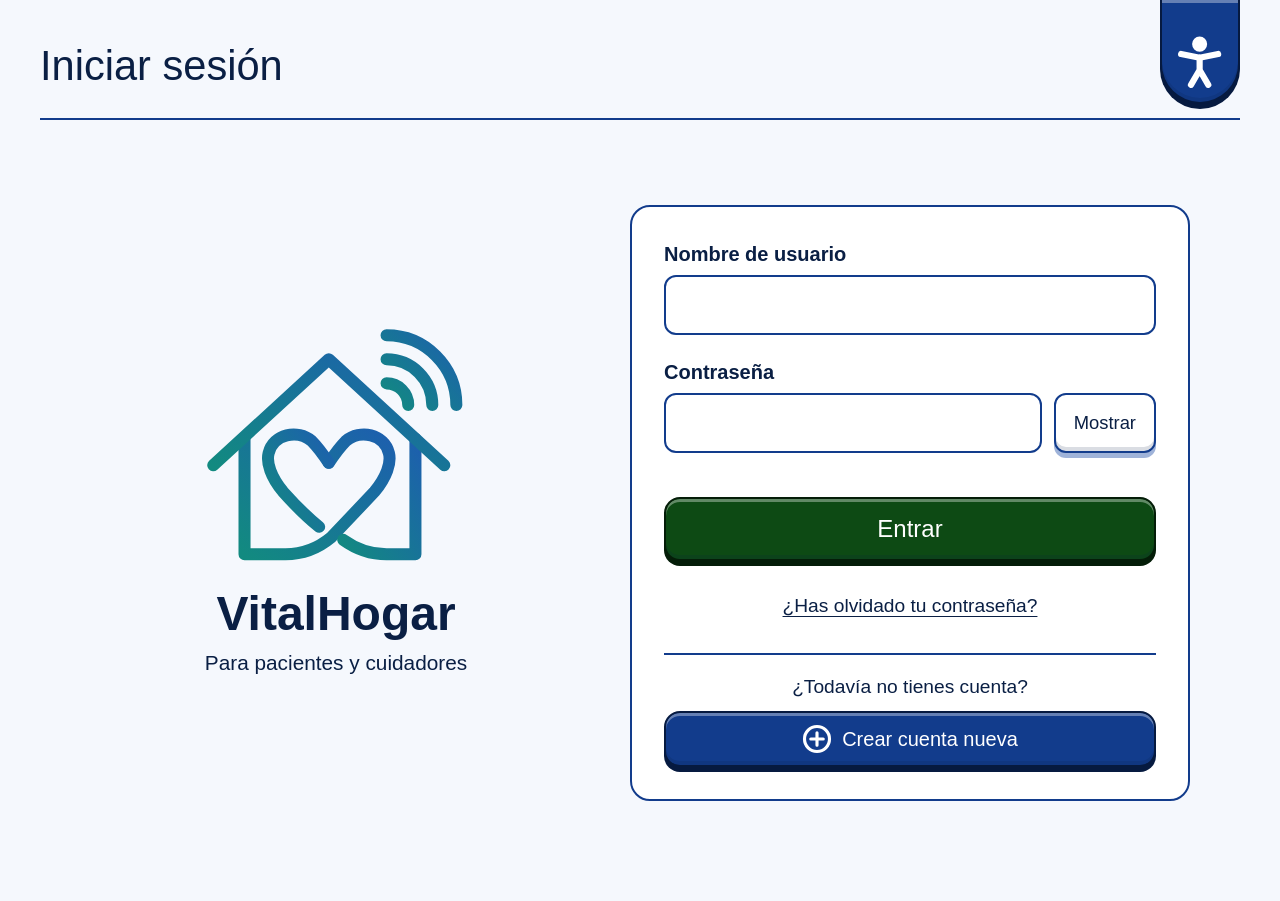
==== index.html @ f110b3e1 "cambio alerta y sos" ====
<!DOCTYPE html>
<html lang="es">
<head>
  <meta charset="UTF-8">
  <meta name="viewport" content="width=device-width, initial-scale=1.0">
  <title>Iniciar sesión · VitalHogar</title>
  <meta name="description" content="Entrada a VitalHogar para pacientes y cuidadores.">
  <link rel="stylesheet" href="estilos.css">
</head>
<!-- data-pagina="login": comun.js no redirige aquí aunque la sesión esté cerrada -->
<body data-pagina="login">
  <!-- Enlace para saltar la navegación con el teclado (WCAG 2.4.1) -->
  <a class="saltar" href="#contenido">Saltar al contenido principal</a>

  <div class="app">

    <!-- ===== Contenido principal (sin barra lateral: no hay sesión) ===== -->
    <main class="contenido" id="contenido" tabindex="-1">
      <header class="cabecera">
        <h1>Iniciar sesión</h1>
        <div class="perfiles">
          <!-- Pestaña de accesibilidad: cuelga del borde superior de la pantalla -->
          <button class="boton btn-a11y" type="button" id="abrir-a11y" aria-haspopup="dialog"
                  aria-label="Menú de accesibilidad" title="Menú de accesibilidad">
            <svg viewBox="0 0 24 24" aria-hidden="true" focusable="false">
              <circle cx="12" cy="4.5" r="1.8" fill="currentColor"/>
              <path d="M4.5 8.5 12 10l7.5-1.5M12 10v5M12 15l-3.5 6M12 15l3.5 6"/>
            </svg>
          </button>
        </div>
      </header>

      <div class="login-layout">
        <!-- Logo de VitalHogar con su degradado verde azulado → azul -->
        <div class="login-marca">
          <svg class="logo-grande" viewBox="0 0 54 50" role="img" aria-label="Logo de VitalHogar" focusable="false">
            <defs>
              <linearGradient id="degradado-logo" x1="0" y1="1" x2="1" y2="0">
                <stop offset="0" class="logo-color-1"/>
                <stop offset="1" class="logo-color-2"/>
              </linearGradient>
            </defs>
            <g stroke="url(#degradado-logo)">
              <path d="M8 23v24h8.5c3.5 0 6.5-1 9.5-3.5l9-9.5c2.5-3 3.5-6 3-8-1-4-6-5-9-2.5-1.5 1.5-2.5 3-3.5 4.5"/>
              <path d="M25.5 28c-1-1.5-2-3-3.5-4.5-3-2.5-8-1.5-9 2.5-.5 2 .5 5 3 8 2.5 2.8 5 5.3 7.5 7.3"/>
              <path d="M28.5 44c2.5 1.8 5.5 3 9 3h6V23"/>
              <path d="M1.5 28.5 25.5 6.5l24 22"/>
              <path d="M37.5 11.5a4.5 4.5 0 0 1 4.5 4.5M37.5 6.5a9.5 9.5 0 0 1 9.5 9.5M37.5 1.5A14.5 14.5 0 0 1 52 16"/>
            </g>
          </svg>
          <p class="login-nombre">VitalHogar</p>
          <p class="login-lema">Para pacientes y cuidadores</p>
        </div>

        <form class="login" id="form-login" novalidate>
          <div class="campo">
            <label for="login-usuario">Nombre de usuario</label>
            <input id="login-usuario" type="text" autocomplete="username" autocapitalize="none"
                   aria-required="true" aria-describedby="error-login-usuario">
            <p class="campo-error" id="error-login-usuario"></p>
          </div>

          <div class="campo">
            <label for="login-clave">Contraseña</label>
            <div class="campo-clave">
              <input id="login-clave" type="password" autocomplete="current-password"
                     aria-required="true" aria-describedby="error-login-clave">
              <button class="boton btn-editar" type="button" id="ver-clave" aria-pressed="false">Mostrar</button>
            </div>
            <p class="campo-error" id="error-login-clave"></p>
          </div>

          <!-- Usuario o contraseña incorrectos: no se dice cuál de los dos, por seguridad -->
          <div class="campo">
            <p class="campo-error" id="error-login" role="alert"></p>
          </div>

          <button class="boton btn-confirmar btn-entrar" type="submit">Entrar</button>

          <button class="btn-enlace" type="button" id="abrir-olvido" aria-haspopup="dialog">¿Has olvidado tu contraseña?</button>

          <div class="login-nuevo">
            <p>¿Todavía no tienes cuenta?</p>
            <button class="boton btn-anadir" type="button" id="abrir-registro" aria-haspopup="dialog">
              <svg viewBox="0 0 24 24" aria-hidden="true" focusable="false">
                <circle cx="12" cy="12" r="10"/>
                <path d="M12 7v10M7 12h10"/>
              </svg>
              Crear cuenta nueva
            </button>
          </div>
        </form>
      </div>
    </main>
  </div>

  <!-- Región que lee el lector de pantalla cuando algo cambia (WCAG 4.1.3) -->
  <p class="sr-only" id="anuncio" aria-live="polite"></p>

  <!-- ===== Crear cuenta: datos → verificar el teléfono por SMS → cuenta creada ===== -->
  <dialog class="dialogo dialogo-editar dialogo-form dialogo-registro" id="dialogo-registro" aria-labelledby="registro-titulo">
    <button class="boton btn-cerrar" type="button" id="cerrar-registro" aria-label="Cerrar sin crear la cuenta" title="Cerrar sin crear la cuenta">
      <svg viewBox="0 0 24 24" aria-hidden="true" focusable="false"><path d="M6 6l12 12M18 6 6 18"/></svg>
    </button>
    <h2 id="registro-titulo">Crear cuenta nueva</h2>
    <p class="pasos-indicador" id="registro-indicador">Paso 1 de 2</p>

    <!-- Paso 1: datos de la cuenta -->
    <form class="form-nuevo" id="form-registro" data-paso="datos" novalidate>
      <fieldset class="opciones-perfil">
        <legend>¿Quién va a usar la cuenta?</legend>
        <label class="opcion-perfil">
          <input type="radio" name="tipo" value="paciente" checked>
          <span>
            <svg viewBox="0 0 48 48" aria-hidden="true" focusable="false">
              <circle cx="24" cy="17" r="8"/>
              <path d="M8 42c2-10 9-14 16-14s14 4 16 14"/>
            </svg>
            <span class="opcion-texto">Paciente</span>
          </span>
        </label>
        <label class="opcion-perfil">
          <input type="radio" name="tipo" value="cuidador">
          <span>
            <svg viewBox="0 0 48 48" aria-hidden="true" focusable="false">
              <circle cx="24" cy="19" r="7"/>
              <path d="M15 13c3-5 15-5 18 0l-2 3H17z"/>
              <path d="M8 43c2-10 9-14 16-14s14 4 16 14"/>
              <path d="M24 33v6M21 36h6"/>
            </svg>
            <span class="opcion-texto">Cuidador</span>
          </span>
        </label>
      </fieldset>

      <div class="campos-2">
        <div class="campo">
          <label for="reg-nombre">Nombre y apellidos</label>
          <input id="reg-nombre" type="text" autocomplete="name" aria-required="true" aria-describedby="error-reg-nombre">
          <p class="campo-error" id="error-reg-nombre"></p>
        </div>

        <div class="campo">
          <label for="reg-usuario">Nombre de usuario</label>
          <p class="campo-pista" id="pista-reg-usuario">Sin espacios. Lo usarás para entrar.</p>
          <input id="reg-usuario" type="text" autocomplete="username" autocapitalize="none" aria-required="true"
                 aria-describedby="pista-reg-usuario error-reg-usuario">
          <p class="campo-error" id="error-reg-usuario"></p>
        </div>
      </div>

      <div class="campo">
        <label for="reg-telefono">Teléfono móvil</label>
        <p class="campo-pista" id="pista-reg-telefono">9 cifras, sin el +34. Te enviaremos un SMS para comprobarlo.</p>
        <div class="campo-tel">
          <span class="prefijo" aria-hidden="true">+34</span>
          <input id="reg-telefono" type="tel" inputmode="tel" autocomplete="tel-national" aria-required="true"
                 aria-describedby="pista-reg-telefono error-reg-telefono">
        </div>
        <p class="campo-error" id="error-reg-telefono"></p>
      </div>

      <div class="campos-2">
        <div class="campo">
          <label for="reg-clave">Contraseña</label>
          <p class="campo-pista" id="pista-reg-clave">Al menos 6 caracteres.</p>
          <input id="reg-clave" type="password" autocomplete="new-password" aria-required="true"
                 aria-describedby="pista-reg-clave error-reg-clave">
          <p class="campo-error" id="error-reg-clave"></p>
        </div>

        <div class="campo">
          <label for="reg-clave2">Repite la contraseña</label>
          <p class="campo-pista" aria-hidden="true">&nbsp;</p>
          <input id="reg-clave2" type="password" autocomplete="new-password" aria-required="true"
                 aria-describedby="error-reg-clave2">
          <p class="campo-error" id="error-reg-clave2"></p>
        </div>
      </div>

      <label class="check">
        <input type="checkbox" data-mostrar="reg-clave reg-clave2">
        Mostrar contraseñas
      </label>

      <div class="dialogo-botones">
        <button class="boton" type="button" data-cerrar>Cancelar</button>
        <button class="boton btn-confirmar" type="submit">Continuar</button>
      </div>
    </form>

    <!-- Paso 2: código recibido por SMS -->
    <form class="form-nuevo" id="form-verificar" data-paso="sms" novalidate hidden>
      <p class="form-texto" id="verificar-texto"></p>
      <p class="demo-sms" id="verificar-demo"></p>

      <div class="campo">
        <label for="ver-codigo">Código del SMS</label>
        <input id="ver-codigo" class="input-codigo" type="text" inputmode="numeric" autocomplete="one-time-code"
               maxlength="7" aria-required="true" aria-describedby="verificar-texto error-ver-codigo">
        <p class="campo-error" id="error-ver-codigo"></p>
      </div>

      <div class="dialogo-botones">
        <button class="boton" type="button" id="registro-atras">Cambiar mis datos</button>
        <button class="boton" type="button" id="registro-reenviar">Reenviar SMS</button>
        <button class="boton btn-confirmar" type="submit">Verificar</button>
      </div>
    </form>

    <!-- Fin: cuenta creada -->
    <div class="paso-fin" data-paso="fin" hidden>
      <span class="icono-ok" aria-hidden="true">
        <svg viewBox="0 0 24 24" focusable="false"><path d="m5 12 5 5 9-10"/></svg>
      </span>
      <p id="registro-fin-texto"></p>
      <button class="boton btn-confirmar btn-entrar" type="button" id="registro-entrar"
              aria-describedby="registro-fin-texto">Entrar</button>
    </div>
  </dialog>

  <!-- ===== Restablecer la contraseña: usuario → código SMS y nueva contraseña → hecho ===== -->
  <dialog class="dialogo dialogo-editar dialogo-form" id="dialogo-olvido" aria-labelledby="olvido-titulo">
    <button class="boton btn-cerrar" type="button" data-cerrar aria-label="Cerrar" title="Cerrar">
      <svg viewBox="0 0 24 24" aria-hidden="true" focusable="false"><path d="M6 6l12 12M18 6 6 18"/></svg>
    </button>
    <h2 id="olvido-titulo">Restablecer contraseña</h2>
    <p class="pasos-indicador" id="olvido-indicador">Paso 1 de 2</p>

    <!-- Paso 1: ¿de quién es la cuenta? -->
    <form class="form-nuevo" id="form-olvido" data-paso="usuario" novalidate>
      <p class="form-texto" id="olvido-explicacion">Te enviaremos un SMS con un código al teléfono de tu cuenta.</p>
      <div class="campo">
        <label for="olvido-usuario">Nombre de usuario</label>
        <input id="olvido-usuario" type="text" autocomplete="username" autocapitalize="none" aria-required="true"
               aria-describedby="olvido-explicacion error-olvido-usuario">
        <p class="campo-error" id="error-olvido-usuario"></p>
      </div>
      <div class="dialogo-botones">
        <button class="boton" type="button" data-cerrar>Cancelar</button>
        <button class="boton btn-confirmar" type="submit">Enviar SMS</button>
      </div>
    </form>

    <!-- Paso 2: código y nueva contraseña -->
    <form class="form-nuevo" id="form-nueva-clave" data-paso="sms" novalidate hidden>
      <p class="form-texto" id="olvido-texto"></p>
      <p class="demo-sms" id="olvido-demo"></p>

      <div class="campo">
        <label for="olvido-codigo">Código del SMS</label>
        <input id="olvido-codigo" class="input-codigo" type="text" inputmode="numeric" autocomplete="one-time-code"
               maxlength="7" aria-required="true" aria-describedby="olvido-texto error-olvido-codigo">
        <p class="campo-error" id="error-olvido-codigo"></p>
      </div>

      <div class="campos-2">
        <div class="campo">
          <label for="olvido-clave">Nueva contraseña</label>
          <p class="campo-pista" id="pista-olvido-clave">Al menos 6 caracteres.</p>
          <input id="olvido-clave" type="password" autocomplete="new-password" aria-required="true"
                 aria-describedby="pista-olvido-clave error-olvido-clave">
          <p class="campo-error" id="error-olvido-clave"></p>
        </div>
        <div class="campo">
          <label for="olvido-clave2">Repite la contraseña</label>
          <p class="campo-pista" aria-hidden="true">&nbsp;</p>
          <input id="olvido-clave2" type="password" autocomplete="new-password" aria-required="true"
                 aria-describedby="error-olvido-clave2">
          <p class="campo-error" id="error-olvido-clave2"></p>
        </div>
      </div>

      <label class="check">
        <input type="checkbox" data-mostrar="olvido-clave olvido-clave2">
        Mostrar contraseñas
      </label>

      <div class="dialogo-botones">
        <button class="boton" type="button" id="olvido-reenviar">Reenviar SMS</button>
        <button class="boton btn-confirmar" type="submit">Guardar contraseña</button>
      </div>
    </form>

    <!-- Fin: contraseña cambiada -->
    <div class="paso-fin" data-paso="fin" hidden>
      <span class="icono-ok" aria-hidden="true">
        <svg viewBox="0 0 24 24" focusable="false"><path d="m5 12 5 5 9-10"/></svg>
      </span>
      <p id="olvido-fin-texto">Contraseña cambiada. Ya puedes entrar con la nueva.</p>
      <button class="boton btn-confirmar btn-entrar" type="button" id="olvido-volver"
              aria-describedby="olvido-fin-texto">Volver a iniciar sesión</button>
    </div>
  </dialog>

  <!-- ===== Menú de accesibilidad ===== -->
  <dialog class="dialogo dialogo-a11y" id="dialogo-a11y" aria-labelledby="a11y-titulo">
    <button class="boton btn-cerrar" type="button" id="cerrar-a11y" aria-label="Cerrar" title="Cerrar">
      <svg viewBox="0 0 24 24" aria-hidden="true" focusable="false"><path d="M6 6l12 12M18 6 6 18"/></svg>
    </button>
    <h2 id="a11y-titulo" class="a11y-titulo">
      Menú de accesibilidad
      <svg viewBox="0 0 24 24" aria-hidden="true" focusable="false">
        <circle cx="12" cy="4.5" r="1.8" fill="currentColor"/>
        <path d="M4.5 8.5 12 10l7.5-1.5M12 10v5M12 15l-3.5 6M12 15l3.5 6"/>
      </svg>
    </h2>

    <section class="a11y-grupo" aria-labelledby="grupo-texto">
      <h3 id="grupo-texto">
        Tamaño de letra
        <svg viewBox="0 0 32 32" aria-hidden="true" focusable="false">
          <rect x="4" y="4" width="24" height="24" rx="2"/>
          <path d="M10 24 16 8l6 16M12.3 18h7.4"/>
        </svg>
      </h3>
      <div class="a11y-fila">
        <button class="boton a11y-paso" type="button" id="texto-menos" aria-label="Disminuir tamaño de letra">−</button>
        <button class="boton a11y-paso" type="button" id="texto-mas" aria-label="Aumentar tamaño de letra">+</button>
      </div>
    </section>

    <section class="a11y-grupo" aria-labelledby="grupo-vibracion">
      <h3 id="grupo-vibracion">
        Vibración
        <svg viewBox="0 0 32 32" aria-hidden="true" focusable="false">
          <rect x="11" y="5" width="10" height="22" rx="2"/>
          <circle cx="16" cy="22" r="0.8" fill="currentColor"/>
          <path d="M7 9 5 11l2 2-2 2 2 2-2 2 2 2M25 9l2 2-2 2 2 2-2 2 2 2-2 2"/>
        </svg>
      </h3>
      <div class="a11y-fila">
        <button class="boton a11y-paso" type="button" id="vibra-menos" aria-label="Disminuir vibración">−</button>
        <output class="a11y-valor" id="vibra-valor" aria-live="polite">Apagada</output>
        <button class="boton a11y-paso" type="button" id="vibra-mas" aria-label="Aumentar vibración">+</button>
      </div>
    </section>

    <section class="a11y-grupo" aria-labelledby="grupo-tema">
      <h3 id="grupo-tema">
        Tema
        <svg viewBox="0 0 32 32" aria-hidden="true" focusable="false">
          <circle cx="16" cy="16" r="5"/>
          <path d="M16 3v4M16 25v4M3 16h4M25 16h4M7 7l3 3M22 22l3 3M7 25l3-3M22 10l3-3"/>
        </svg>
      </h3>
      <div class="a11y-temas">
        <button class="boton a11y-tema" type="button" id="tema-oscuro" aria-pressed="false">Oscuro</button>
        <button class="boton a11y-tema" type="button" id="tema-contraste" aria-pressed="false">Alto contraste</button>
      </div>
    </section>

    <div class="dialogo-botones">
      <button class="boton btn-cancelar" type="button" id="a11y-reset">Restablecer</button>
    </div>
  </dialog>

  <script src="comun.js"></script>
  <script>
    // ---------- Cuentas ----------
    // Prototipo sin servidor: las cuentas se guardan en el navegador (la contraseña en claro,
    // solo para la demo). Cuentas de prueba:
    //   pacientes: mario / 1234, carmen / carmen123 · cuidadores: dara / 1234, paula / paula123
    const USUARIOS_INICIALES = {
      mario: { nombre: "Mario", telefono: "655123456", clave: "1234", tipo: "paciente" },
      dara: { nombre: "Dara", telefono: "677123456", clave: "1234", tipo: "cuidador" },
      carmen: { nombre: "Carmen García", telefono: "612345678", clave: "carmen123", tipo: "paciente" },
      paula: { nombre: "Paula Martín", telefono: "634567890", clave: "paula123", tipo: "cuidador" }
    };
    // Cada tipo de perfil entra en su propia aplicación
    const DESTINOS = { paciente: "inicio.html", cuidador: "cuidador.html" };

    let usuarios = { ...USUARIOS_INICIALES };
    try { usuarios = { ...USUARIOS_INICIALES, ...JSON.parse(localStorage.getItem("usuarios")) }; } catch (e) {}

    function guardarUsuarios() {
      try { localStorage.setItem("usuarios", JSON.stringify(usuarios)); } catch (e) {}
    }

    function entrar(usuario) {
      const u = usuarios[usuario];
      // La sesión se guarda solo mientras el navegador esté abierto (ver comun.js)
      try {
        sessionStorage.setItem("sesion", "abierta");
        sessionStorage.setItem("tipo-perfil", u.tipo);
        sessionStorage.setItem("nombre-usuario", u.nombre);
        sessionStorage.setItem("telefono-usuario", u.telefono); // para que el cuidador pueda llamarle si pulsa SOS
      } catch (e) {}
      location.href = DESTINOS[u.tipo];
    }

    // Usuarios sin mayúsculas ni espacios alrededor: "Carmen " y "carmen" son el mismo
    const normalizar = texto => texto.trim().toLowerCase();
    // "612 345 678", "+34612345678"… → "612345678"
    const soloCifras = texto => texto.replace(/[\s.-]/g, "").replace(/^\+?34(?=\d{9}$)/, "");
    const formatoTelefono = t => "+34 " + t.replace(/(\d{3})(\d{3})(\d{3})/, "$1 $2 $3");

    // ---------- Errores en los campos ----------
    // Cada campo tiene su <p id="error-ID">. El foco va al primer campo con error
    // y el lector lee el mensaje porque está en su aria-describedby (WCAG 3.3.1).
    function comprobar(reglas) {
      let primero = null;
      reglas.forEach(([id, mensaje]) => {
        document.getElementById(id).setAttribute("aria-invalid", String(Boolean(mensaje)));
        document.getElementById("error-" + id).textContent = mensaje || "";
        if (mensaje && !primero) primero = id;
      });
      if (primero) document.getElementById(primero).focus();
      return !primero;
    }

    function limpiarErrores(contenedor) {
      contenedor.querySelectorAll(".campo-error").forEach(p => { p.textContent = ""; });
      contenedor.querySelectorAll("[aria-invalid]").forEach(el => el.removeAttribute("aria-invalid"));
    }

    const errorClave = valor => valor.length < 6 ? "La contraseña debe tener al menos 6 caracteres" : "";
    const errorRepetir = (valor, original) => valor !== original ? "Las contraseñas no coinciden" : "";

    // ---------- SMS (simulado) ----------
    // Sin servidor no se puede mandar el SMS: el código se muestra en un recuadro de prueba
    function enviarSms(demo) {
      const codigo = String(crypto.getRandomValues(new Uint32Array(1))[0] % 1000000).padStart(6, "0");
      demo.textContent = `Prototipo: el SMS llegaría al móvil. Tu código es ${codigo}`;
      return codigo;
    }

    // ---------- Ventanas por pasos ----------
    // Solo se ve el paso activo; el foco va a su primer campo o botón
    function mostrarPaso(dialogo, paso, indicador) {
      dialogo.querySelectorAll("[data-paso]").forEach(p => { p.hidden = p.dataset.paso !== paso; });
      dialogo.querySelector(".pasos-indicador").textContent = indicador;
      dialogo.querySelector(`[data-paso="${paso}"]`).querySelector("input, button:not([data-cerrar])").focus();
    }

    function abrirDialogo(dialogo, primerPaso) {
      dialogo.querySelectorAll("form").forEach(f => f.reset());
      dialogo.querySelectorAll("[data-mostrar]").forEach(mostrarClaves);
      limpiarErrores(dialogo);
      dialogo.showModal();
      mostrarPaso(dialogo, primerPaso, "Paso 1 de 2");
    }

    document.querySelectorAll("[data-cerrar]").forEach(b =>
      b.addEventListener("click", () => b.closest("dialog").close()));

    // "Mostrar contraseñas": cambia el tipo de los campos que indica data-mostrar
    function mostrarClaves(check) {
      check.dataset.mostrar.split(" ").forEach(id => {
        document.getElementById(id).type = check.checked ? "text" : "password";
      });
    }
    document.querySelectorAll("[data-mostrar]").forEach(c => c.addEventListener("change", () => mostrarClaves(c)));

    // ---------- Iniciar sesión ----------
    const loginUsuario = document.getElementById("login-usuario");
    const loginClave = document.getElementById("login-clave");
    const errorLogin = document.getElementById("error-login");

    const verClave = document.getElementById("ver-clave");
    verClave.addEventListener("click", () => {
      const visible = loginClave.type === "password";
      loginClave.type = visible ? "text" : "password";
      verClave.setAttribute("aria-pressed", String(visible));
      verClave.textContent = visible ? "Ocultar" : "Mostrar";
    });

    document.getElementById("form-login").addEventListener("submit", e => {
      e.preventDefault();
      errorLogin.textContent = "";
      const usuario = normalizar(loginUsuario.value);
      const ok = comprobar([
        ["login-usuario", usuario ? "" : "Escribe tu nombre de usuario"],
        ["login-clave", loginClave.value ? "" : "Escribe tu contraseña"]
      ]);
      if (!ok) return;

      if (!usuarios[usuario] || usuarios[usuario].clave !== loginClave.value) {
        errorLogin.textContent = "El usuario o la contraseña no son correctos";
        loginClave.focus();
        return;
      }
      entrar(usuario);
    });

    // ---------- Crear cuenta ----------
    const dialogoRegistro = document.getElementById("dialogo-registro");
    const regTelefono = document.getElementById("reg-telefono");
    let nuevaCuenta = null;   // datos del paso 1, a la espera de verificar el teléfono
    let codigoRegistro = null;

    document.getElementById("abrir-registro").addEventListener("click", () => abrirDialogo(dialogoRegistro, "datos"));
    document.getElementById("cerrar-registro").addEventListener("click", () => dialogoRegistro.close());

    function pedirCodigoRegistro() {
      codigoRegistro = enviarSms(document.getElementById("verificar-demo"));
      document.getElementById("verificar-texto").innerHTML =
        `Hemos enviado un SMS con un código de 6 cifras al <strong>${formatoTelefono(nuevaCuenta.telefono)}</strong>. Escríbelo aquí.`;
    }

    document.getElementById("form-registro").addEventListener("submit", e => {
      e.preventDefault();
      const nombre = document.getElementById("reg-nombre").value.trim();
      const usuario = normalizar(document.getElementById("reg-usuario").value);
      const telefono = soloCifras(regTelefono.value);
      const clave = document.getElementById("reg-clave").value;
      const clave2 = document.getElementById("reg-clave2").value;

      const ok = comprobar([
        ["reg-nombre", nombre ? "" : "Escribe tu nombre y apellidos"],
        ["reg-usuario", !usuario ? "Escribe un nombre de usuario"
          : !/^[a-z0-9._ñ-]{3,}$/.test(usuario) ? "Usa al menos 3 letras o números, sin espacios"
          : usuarios[usuario] ? "Ese nombre de usuario ya existe. Prueba con otro" : ""],
        ["reg-telefono", !telefono ? "Escribe tu teléfono móvil"
          : !/^[67]\d{8}$/.test(telefono) ? "Escribe un móvil de 9 cifras que empiece por 6 o 7" : ""],
        ["reg-clave", errorClave(clave)],
        ["reg-clave2", errorRepetir(clave2, clave)]
      ]);
      if (!ok) return;

      const tipo = new FormData(e.target).get("tipo");
      nuevaCuenta = { usuario, nombre, telefono, clave, tipo };
      pedirCodigoRegistro();
      document.getElementById("form-verificar").reset();
      limpiarErrores(document.getElementById("form-verificar"));
      mostrarPaso(dialogoRegistro, "sms", "Paso 2 de 2: verificar el teléfono");
    });

    document.getElementById("registro-reenviar").addEventListener("click", () => {
      pedirCodigoRegistro();
      anunciar("Te hemos enviado un SMS nuevo");
    });
    document.getElementById("registro-atras").addEventListener("click", () => {
      mostrarPaso(dialogoRegistro, "datos", "Paso 1 de 2");
    });

    document.getElementById("form-verificar").addEventListener("submit", e => {
      e.preventDefault();
      const codigo = document.getElementById("ver-codigo").value.replace(/\s/g, "");
      const ok = comprobar([
        ["ver-codigo", !codigo ? "Escribe el código que te ha llegado por SMS"
          : codigo !== codigoRegistro ? "El código no es correcto. Revisa el SMS o pide uno nuevo" : ""]
      ]);
      if (!ok) return;

      const { usuario, ...datos } = nuevaCuenta;
      usuarios[usuario] = datos;
      guardarUsuarios();
      // El perfil del paciente empieza con su nombre y su teléfono
      if (datos.tipo === "paciente") {
        let perfil = {};
        try { perfil = JSON.parse(localStorage.getItem("perfil")) || {}; } catch (e) {}
        try { localStorage.setItem("perfil", JSON.stringify({ ...perfil, nombre: datos.nombre, telefono: datos.telefono })); } catch (e) {}
      }
      document.getElementById("registro-fin-texto").textContent =
        `Teléfono comprobado. Tu cuenta de ${datos.tipo} está lista, ${datos.nombre.split(" ")[0]}.`;
      document.getElementById("registro-titulo").textContent = "Cuenta creada";
      mostrarPaso(dialogoRegistro, "fin", "");
      anunciar("Cuenta creada");
    });

    document.getElementById("registro-entrar").addEventListener("click", () => entrar(nuevaCuenta.usuario));
    dialogoRegistro.addEventListener("close", () => {
      document.getElementById("registro-titulo").textContent = "Crear cuenta nueva";
    });

    // ---------- Restablecer contraseña por SMS ----------
    const dialogoOlvido = document.getElementById("dialogo-olvido");
    let usuarioOlvido = null;
    let codigoOlvido = null;

    document.getElementById("abrir-olvido").addEventListener("click", () => {
      abrirDialogo(dialogoOlvido, "usuario");
      // Si ya escribió su usuario en la pantalla de entrada, se aprovecha
      document.getElementById("olvido-usuario").value = loginUsuario.value.trim();
    });

    function pedirCodigoOlvido() {
      codigoOlvido = enviarSms(document.getElementById("olvido-demo"));
      document.getElementById("olvido-texto").innerHTML =
        // Solo se muestran las últimas cifras del teléfono de la cuenta
        `Hemos enviado un SMS con un código de 6 cifras al móvil que termina en <strong>${usuarios[usuarioOlvido].telefono.slice(-3)}</strong>.`;
    }

    document.getElementById("form-olvido").addEventListener("submit", e => {
      e.preventDefault();
      const usuario = normalizar(document.getElementById("olvido-usuario").value);
      const ok = comprobar([
        ["olvido-usuario", !usuario ? "Escribe tu nombre de usuario"
          : !usuarios[usuario] ? "No hay ninguna cuenta con ese nombre de usuario" : ""]
      ]);
      if (!ok) return;
      usuarioOlvido = usuario;
      pedirCodigoOlvido();
      mostrarPaso(dialogoOlvido, "sms", "Paso 2 de 2: nueva contraseña");
    });

    document.getElementById("olvido-reenviar").addEventListener("click", () => {
      pedirCodigoOlvido();
      anunciar("Te hemos enviado un SMS nuevo");
    });

    document.getElementById("form-nueva-clave").addEventListener("submit", e => {
      e.preventDefault();
      const codigo = document.getElementById("olvido-codigo").value.replace(/\s/g, "");
      const clave = document.getElementById("olvido-clave").value;
      const clave2 = document.getElementById("olvido-clave2").value;
      const ok = comprobar([
        ["olvido-codigo", !codigo ? "Escribe el código que te ha llegado por SMS"
          : codigo !== codigoOlvido ? "El código no es correcto. Revisa el SMS o pide uno nuevo" : ""],
        ["olvido-clave", errorClave(clave)],
        ["olvido-clave2", errorRepetir(clave2, clave)]
      ]);
      if (!ok) return;

      usuarios[usuarioOlvido].clave = clave;
      guardarUsuarios();
      mostrarPaso(dialogoOlvido, "fin", "");
      anunciar("Contraseña cambiada");
    });

    // Vuelve a la entrada con el usuario ya escrito y el foco en la contraseña
    document.getElementById("olvido-volver").addEventListener("click", () => {
      dialogoOlvido.close();
      loginUsuario.value = usuarioOlvido;
      loginClave.value = "";
      limpiarErrores(document.getElementById("form-login"));
      errorLogin.textContent = "";
      loginClave.focus();
    });
  </script>
</body>
</html>
---- estilos.css ----
/* ===== Paleta: blanco y azul como base, verde = positivo, rojo = negativo =====
   Contraste del texto (WCAG 1.4.6 AAA pide 7:1):
   --texto sobre blanco ........ 16.3:1
   --azul sobre blanco ......... 10.2:1   (blanco sobre --azul igual)
   --texto sobre --azul-claro .. 13.6:1
   blanco sobre --verde ........ 10.4:1
   blanco sobre --rojo ......... 10:1
   Bordes (--borde) sobre blanco 10.2:1 (WCAG 1.4.11 pide 3:1). */
:root {
  --escala: 1;          /* tamaño de letra (lo cambia el menú de accesibilidad) */

  --fondo: #f5f8fd;
  --blanco: #ffffff;    /* superficie de tarjetas, barra y ventanas */
  --texto: #0a1f44;     /* azul muy oscuro para el texto */
  --borde: #123c8c;
  --icono: #123c8c;

  --azul: #123c8c;
  --azul-hover: #0a2a66;
  --azul-sombra: #061a40;
  --azul-claro: #e3ecfa;

  --boton: #ffffff;
  --boton-hover: var(--azul-claro);
  --boton-sombra: #9fb3d9;

  --verde: #0d4a14;
  --verde-hover: #08300d;
  --verde-sombra: #041d08;

  --rojo: #8b0000;
  --rojo-hover: #5c0000;
  --rojo-sombra: #3d0000;
  --sobre-rojo: #ffffff; /* texto encima del rojo */
  --sobre-verde: #ffffff; /* texto encima del verde */

  /* Foco de teclado: anillo azul claro pegado al control + borde azul oscuro por fuera.
     Azul claro sobre --azul 7.6:1 · sobre rojo 7.4:1 · sobre verde 7.8:1
     Borde --texto sobre blanco / fondo 16:1 → AAA en cualquier control */
  --foco: #b3e5ff;
  --foco-borde: #0a1f44;

  --radio: 16px;
}

/* Tema oscuro: texto claro sobre azul noche
   --texto sobre --blanco 14.5:1 · --borde sobre --blanco 7.4:1 · texto sobre hover 10.9:1 */
html.oscuro {
  --fondo: #0a1222;
  --blanco: #14203a;
  --texto: #eef3ff;
  --borde: #8fb0ff;
  --icono: #ffffff;
  --boton: #14203a;
  --boton-hover: #22345c;
  --boton-sombra: #000000;
  --foco-borde: #ffffff;
}

/* Alto contraste: solo blanco y negro (21:1). Fondo blanco y todo lo demás negro.
   Lo negativo, las emergencias y lo activo van en negro relleno para destacar. */
html.contraste {
  --fondo: #ffffff;
  --blanco: #ffffff;
  --texto: #000000;
  --borde: #000000;
  --icono: #000000;
  --azul: #000000;
  --azul-hover: #333333;
  --azul-sombra: #888888;
  --boton: #ffffff;
  --boton-hover: #d9d9d9;
  --boton-sombra: #888888;
  --verde: #ffffff;
  --verde-hover: #d9d9d9;
  --verde-sombra: #888888;
  --sobre-verde: #000000;
  --rojo: #000000;
  --rojo-hover: #333333;
  --rojo-sombra: #888888;
  --foco: #ffffff;
  --foco-borde: #000000;
}

* {
  box-sizing: border-box;
  margin: 0;
  padding: 0;
}

/* Todo el texto está en rem: al cambiar --escala crece solo el texto */
html {
  font-size: calc(100% * var(--escala));
}

html,
body {
  height: 100%;
}

body {
  font-family: Helvetica, "Helvetica Neue", Arial, sans-serif;
  background: var(--fondo);
  color: var(--texto);
  font-size: 1.125rem;
  line-height: 1.5;
  overflow: hidden; /* sin scroll en la pantalla principal */
}

ul {
  list-style: none;
}

/* Que "hidden" oculte siempre, aunque el elemento tenga su propio display */
[hidden] {
  display: none !important;
}

svg {
  fill: none;
  stroke: currentColor;
  stroke-width: 2.5;
  stroke-linecap: round;
  stroke-linejoin: round;
}

/* Oculto a la vista pero leído por el lector de pantalla */
.sr-only {
  position: absolute;
  width: 1px;
  height: 1px;
  overflow: hidden;
  clip: rect(0 0 0 0);
  white-space: nowrap;
}

/* Enlace "Saltar al contenido": fuera de la pantalla hasta que recibe el foco */
.saltar {
  position: absolute;
  top: -200px;
  left: 8px;
  z-index: 100;
  padding: 12px 20px;
  background: var(--texto);
  color: var(--blanco);
  font-weight: 700;
  border-radius: 8px;
}

.saltar:focus {
  top: 8px;
}

/* Foco visible y grueso en todo lo que se puede usar con teclado (WCAG 2.4.7 / 2.4.13) */
:focus-visible,
.boton:focus-visible {
  outline: 4px solid var(--foco-borde);
  outline-offset: 5px;
  box-shadow: 0 0 0 5px var(--foco);
}

main:focus,
section:focus {
  outline: none;
}

/* ===== Botones con relieve (sin animaciones) =====
   Cada botón define --base, --base-hover y --sombra (el "grosor" de la tecla). */
.boton {
  --base: var(--boton);
  --base-hover: var(--boton-hover);
  --sombra: var(--boton-sombra);
  background: var(--base);
  color: var(--texto);
  border: 2px solid var(--borde);
  border-radius: var(--radio);
  font: inherit;
  text-decoration: none;
  cursor: pointer;
  box-shadow:
    inset 0 3px 0 rgba(255, 255, 255, 0.35),
    inset 0 -4px 0 rgba(10, 31, 68, 0.15),
    0 5px 0 var(--sombra);
}

.boton:hover {
  background: var(--base-hover);
}

/* Al pulsar: relieve hacia dentro, sin movimiento */
.boton:active {
  box-shadow:
    inset 0 4px 6px rgba(10, 31, 68, 0.45),
    0 1px 0 var(--sombra);
}

.boton:disabled {
  opacity: 0.5;
  cursor: not-allowed;
}

.boton:disabled:hover {
  background: var(--base);
}

/* Variantes de color: azul (acciones), rojo (emergencia / pendiente), verde (hecho) */
.btn-sos,
.btn-pendiente,
.btn-cerrar,
.btn-salir,
.btn-alerta,
.btn-colgar {
  --base: var(--rojo);
  --base-hover: var(--rojo-hover);
  --sombra: var(--rojo-sombra);
  border-color: var(--rojo-sombra);
  color: var(--sobre-rojo);
}

.avatar,
.btn-a11y,
.btn-anadir {
  --base: var(--azul);
  --base-hover: var(--azul-hover);
  --sombra: var(--azul-sombra);
  border-color: var(--azul-sombra);
  color: #ffffff;
}

.btn-pendiente.tomada,
.btn-confirmar,
.btn-llamar {
  --base: var(--verde);
  --base-hover: var(--verde-hover);
  --sombra: var(--verde-sombra);
  border-color: var(--verde-sombra);
  color: var(--sobre-verde);
}

html.contraste .boton {
  border-color: #000000;
}

/* ===== Estructura ===== */
.app {
  display: grid;
  grid-template-columns: clamp(170px, 13vw, 210px) 1fr;
  height: 100vh;
  height: 100dvh;
}

/* Inicio de sesión: sin barra lateral, el contenido ocupa todo el ancho */
body[data-pagina="login"] .app {
  grid-template-columns: minmax(0, 1fr);
}

/* ===== Barra lateral ===== */
.sidebar {
  background: var(--blanco);
  border-right: 2px solid var(--borde);
  display: flex;
  flex-direction: column;
  padding-bottom: 2.5vh;
  min-height: 0;
}

/* Cada apartado ocupa todo el ancho de la barra, separado por una línea */
.nav {
  display: flex;
  flex-direction: column;
  margin-bottom: 3vh; /* espacio mínimo entre los apartados y el SOS */
}

.nav-item {
  display: flex;
  align-items: center;
  gap: 12px;
  min-height: clamp(56px, 10.5vh, 96px);
  padding: 6px 14px;
  background: var(--boton);
  color: var(--texto);
  text-decoration: none;
  border-bottom: 2px solid var(--borde);
  border-left: 8px solid transparent;
  box-shadow:
    inset 0 3px 0 rgba(255, 255, 255, 0.35),
    inset 0 -4px 0 rgba(10, 31, 68, 0.1);
}

.nav-item:hover {
  background: var(--boton-hover);
}

/* Las filas y el SOS van de borde a borde: el anillo de foco se dibuja por dentro */
.nav-item:focus-visible,
.btn-sos:focus-visible {
  outline: none;
  box-shadow:
    inset 0 0 0 4px var(--foco-borde),
    inset 0 0 0 10px var(--foco);
}

.nav-item svg {
  flex: none;
  width: clamp(28px, 5vh, 44px);
  height: clamp(28px, 5vh, 44px);
  color: var(--icono);
}

.nav-texto {
  font-size: 1.1rem;
  font-weight: 400;
}

/* Apartado activo: fondo azul fuerte, texto e icono blancos y en negrita (10.2:1) */
.nav-item[aria-current="page"],
.nav-item[aria-current="page"]:hover {
  background: var(--azul);
  color: #ffffff;
  border-left-color: var(--texto);
  box-shadow: inset 0 5px 10px rgba(0, 0, 0, 0.35);
}

.nav-item[aria-current="page"] svg {
  color: inherit;
  stroke-width: 4;
}

.nav-item[aria-current="page"] .nav-texto {
  font-weight: 700;
}

html.contraste .nav-item[aria-current="page"] {
  background: #000000;
  color: #ffffff;
  border-left-color: #000000;
}

/* Isotipo: algo más grande que los iconos */
.nav-item svg.logo {
  width: clamp(34px, 6.5vh, 54px);
  height: clamp(34px, 6.5vh, 54px);
}

.nav-item[aria-current="page"] svg.logo {
  stroke-width: 3.5;
}

/* SOS grande, al pie de la barra y a todo su ancho */
.btn-sos {
  flex: none;
  width: 100%;
  aspect-ratio: 1;
  min-height: 120px;
  max-height: 34vh;
  margin-top: auto;
  display: flex;
  flex-direction: column;
  align-items: center;
  justify-content: center;
  gap: 0.5vh;
  border-width: 3px;
  border-radius: 22px;
}

.btn-sos svg {
  width: clamp(48px, 10vh, 96px);
  height: clamp(48px, 10vh, 96px);
}

.sos-texto {
  font-size: clamp(2rem, calc(7vh * var(--escala)), 3.2rem);
  font-weight: 700;
  letter-spacing: 3px;
  line-height: 1;
}

/* ===== Contenido ===== */
.contenido {
  --pad-top: 3vh;
  padding: var(--pad-top) 40px 4vh;
  display: flex;
  flex-direction: column;
  gap: 2.5vh;
  min-height: 0;
}

.cabecera {
  display: flex;
  justify-content: space-between;
  align-items: center;
  border-bottom: 2px solid var(--borde);
  padding-bottom: 1.5vh;
}

.cabecera h1 {
  font-size: clamp(1.6rem, calc(5vh * var(--escala)), 2.6rem);
  font-weight: 400;
  line-height: 1.2;
}

/* Accesibilidad primero y avatar en la esquina superior derecha */
.perfiles {
  display: flex;
  align-items: center;
  gap: 20px;
}

/* Pestaña de accesibilidad: pegada al borde superior, plana arriba y redonda abajo */
.btn-a11y {
  align-self: flex-start;
  margin-top: calc(-1 * var(--pad-top));
  width: clamp(60px, 9vh, 80px);
  height: clamp(76px, 12vh, 104px);
  border-top: 0;
  border-radius: 0 0 999px 999px;
  display: grid;
  place-items: end center;
  padding-bottom: 10px;
}

.btn-a11y svg {
  width: 78%;
  height: auto;
  aspect-ratio: 1;
}

.avatar {
  width: clamp(48px, 8vh, 70px);
  height: clamp(48px, 8vh, 70px);
  border-radius: 50%;
  display: grid;
  place-items: center;
}

.avatar svg {
  width: 60%;
  height: 60%;
}

/* ===== Aviso: la notificación más importante, a todo el ancho ===== */
.aviso {
  background: var(--rojo);
  color: var(--sobre-rojo);
  border: 3px solid var(--rojo-sombra);
  border-radius: var(--radio);
  padding: 1.6vh 28px;
  font-size: clamp(1.6rem, calc(5.5vh * var(--escala)), 2.6rem);
  font-weight: 700;
  line-height: 1.2;
  display: flex;
  align-items: center;
  gap: 18px;
  box-shadow: 0 5px 0 var(--rojo-sombra);
}

.aviso-icono {
  width: 1.3em;
  height: 1.3em;
  flex: none;
  stroke-width: 3.5;
}

.aviso.al-dia {
  background: var(--verde);
  color: var(--sobre-verde);
  border-color: var(--verde-sombra);
  box-shadow: 0 5px 0 var(--verde-sombra);
}

html.contraste .aviso {
  border-color: #000000;
}

/* ===== Tarjetas de la casa (sin recuadro exterior) ===== */
.tarjetas {
  flex: 1;
  min-height: 0;
  display: grid;
  grid-template-columns: repeat(4, 1fr);
  gap: 24px;
  padding-bottom: 6px; /* hueco para la sombra del relieve */
}

/* Las cuatro tarjetas tienen las mismas tres filas (título · icono · estado),
   así quedan todas al mismo nivel */
.tarjeta {
  min-height: 0;
  padding: 1.5vh 12px 1.8vh;
  display: grid;
  grid-template-rows: auto minmax(0, 1fr) auto;
  justify-items: center;
  align-items: center;
  gap: 1vh;
  border-radius: 20px;
  color: var(--texto);
}

/* Tarjeta que no es enlace (temperatura): mismo borde, sin relieve */
.tarjeta.panel {
  background: var(--blanco);
  border: 2px solid var(--borde);
}

.tarjeta-titulo {
  font-size: clamp(1.4rem, calc(4.2vh * var(--escala)), 2rem);
  font-weight: 400;
  line-height: 1.2;
}

/* Iconos grandes: ocupan todo el hueco libre de la tarjeta */
.tarjeta > svg {
  width: 100%;
  height: 100%;
  max-height: 150px;
  min-height: 0;
  color: var(--icono);
  stroke-width: 2.2;
}

.estado {
  width: 100%;
  min-height: 48px;
  display: flex;
  align-items: center;
  justify-content: center;
  gap: 6px;
  padding: 0 8px;
  font-size: clamp(1rem, calc(3vh * var(--escala)), 1.35rem);
  font-weight: 400;
  white-space: nowrap;
  color: var(--texto);
  border: 2px solid transparent;
  border-radius: 12px;
}

.estado.ok {
  background: var(--verde);
  color: var(--sobre-verde);
}

.estado.alerta {
  background: var(--rojo);
  color: var(--sobre-rojo);
}

.estado.neutro {
  background: var(--azul);
  color: #ffffff;
}

html.contraste .estado.ok,
html.contraste .estado.alerta {
  border-color: #000000;
}

/* Temperatura: bajar · valor · subir en una misma línea, proporción 3 · 4 · 3.
   Dentro de 22–25 °C solo se ve el número; fuera, fondo rojo (lo pone el JS). */
.temp-control {
  width: 100%;
  display: grid;
  grid-template-columns: 3fr 4fr 3fr;
  align-items: center;
  gap: 6px;
}

.temp-valor {
  padding: 0 4px;
  font-size: clamp(1.1rem, calc(3.4vh * var(--escala)), 1.6rem);
}

/* Al menos 44 px de ancho y 48 de alto (WCAG 2.5.5 AAA pide 44) */
.btn-temp {
  width: 100%;
  min-width: 44px;
  height: 48px;
  border-radius: 12px;
  font-size: 1.8rem;
  font-weight: 700;
  line-height: 1;
}

/* ===== Medicación ===== */
.medicacion {
  display: grid;
  grid-template-columns: auto 1fr auto;
  align-items: center;
  gap: 40px;
  padding: 2vh 40px 2.8vh;
  border: 2px solid var(--borde);
  border-radius: 20px;
  background: var(--blanco);
  /* Relieve de botón, como las tarjetas de la casa: se puede pulsar */
  position: relative;
  box-shadow:
    inset 0 3px 0 rgba(255, 255, 255, 0.35),
    inset 0 -4px 0 rgba(10, 31, 68, 0.15),
    0 5px 0 var(--boton-sombra);
}

.medicacion:hover {
  background: var(--boton-hover);
}

/* Enlace "estirado": su zona de pulsación cubre toda la tarjeta */
.med-enlace {
  color: inherit;
  text-decoration: none;
}

.med-enlace::after {
  content: "";
  position: absolute;
  inset: 0;
  border-radius: 20px;
}

/* El anillo de foco rodea la tarjeta entera, no solo el texto */
.med-enlace:focus-visible {
  outline: none;
  box-shadow: none;
}

.med-enlace:focus-visible::after {
  outline: 4px solid var(--foco-borde);
  outline-offset: 5px;
  box-shadow: 0 0 0 5px var(--foco);
}

/* El botón Pendiente queda por encima del enlace y sigue funcionando aparte */
.medicacion .btn-pendiente {
  position: relative;
  z-index: 1;
}

.hora {
  font-size: clamp(2.2rem, calc(9vh * var(--escala)), 4.5rem);
  font-weight: 400;
  line-height: 1.1;
}

.pastilla {
  font-size: clamp(1.6rem, calc(5.5vh * var(--escala)), 2.6rem);
  line-height: 1.2;
}

.btn-pendiente {
  display: flex;
  flex-direction: column;
  align-items: center;
  padding: 1.2vh 44px;
  border-radius: 16px;
}

.btn-principal {
  font-size: clamp(1.3rem, calc(4.5vh * var(--escala)), 2.2rem);
  font-weight: 400;
  line-height: 1.2;
}

.btn-secundario {
  font-size: 1rem;
}

/* ===== Ventanas (SOS y accesibilidad) ===== */
.dialogo {
  width: min(560px, calc(100% - 32px));
  max-height: calc(100dvh - 24px);
  overflow-y: auto; /* si el texto es muy grande, la ventana se desplaza en vez de cortarse */
  margin: auto;
  padding: 32px;
  border: 3px solid var(--borde);
  border-radius: 20px;
  background: var(--blanco);
  color: var(--texto);
  text-align: center;
}

.dialogo::backdrop {
  background: rgba(10, 31, 68, 0.75);
}

.dialogo h2 {
  font-size: 1.9rem;
  line-height: 1.2;
  margin-bottom: 12px;
}

.dialogo p {
  font-size: 1.25rem;
  margin-bottom: 28px;
}

.dialogo-botones {
  display: flex;
  flex-wrap: wrap;
  justify-content: center;
  gap: 20px;
}

.dialogo-botones .boton {
  padding: 16px 28px;
  font-size: 1.3rem;
  min-width: 180px;
}

/* Botón de cerrar: rojo con una X, en la esquina superior derecha de la ventana */
.btn-cerrar {
  position: absolute;
  top: 14px;
  right: 14px;
  width: 48px;
  height: 48px;
  padding: 0;
  display: grid;
  place-items: center;
  border-radius: 12px;
}

.btn-cerrar svg {
  width: 60%;
  height: 60%;
  stroke-width: 3;
}

/* ===== Menú de accesibilidad (compacto para que quepa sin desplazarse) ===== */
.dialogo-a11y {
  width: min(500px, calc(100% - 32px));
  padding: 20px 28px 24px;
}

.a11y-titulo {
  display: flex;
  align-items: center;
  justify-content: center;
  gap: 10px;
}

.dialogo .a11y-titulo {
  font-size: 1.6rem;
  margin-bottom: 8px;
  padding: 0 52px; /* deja sitio a la X */
}

.a11y-titulo svg {
  width: 1.3em;
  height: 1.3em;
  color: var(--icono);
}

.a11y-grupo {
  border-top: 2px solid var(--borde);
  padding: 12px 0 16px;
}

.a11y-grupo h3 {
  display: flex;
  align-items: center;
  justify-content: center;
  gap: 8px;
  font-size: 1.25rem;
  font-weight: 400;
  margin-bottom: 10px;
}

.a11y-grupo h3 svg {
  width: 1.5em;
  height: 1.5em;
  color: var(--icono);
}

/* −  (valor)  + */
.a11y-fila {
  display: flex;
  justify-content: center;
  align-items: center;
  gap: 24px;
}

.a11y-paso {
  width: 72px;
  height: 56px;
  font-size: 2rem;
  font-weight: 700;
  line-height: 1;
}

.a11y-valor {
  min-width: 100px;
  font-size: 1.2rem;
}

/* Los dos temas en una sola fila */
.a11y-temas {
  display: grid;
  grid-template-columns: 1fr 1fr;
  gap: 14px;
}

.a11y-tema {
  min-height: 52px;
  padding: 8px 12px;
  font-size: 1.1rem;
}

/* Opción activada: fondo azul, texto blanco y marca ✓ (no depende solo del color) */
.a11y-tema[aria-pressed="true"] {
  --base: var(--azul);
  --base-hover: var(--azul-hover);
  color: #ffffff;
}

.a11y-tema[aria-pressed="true"]::before {
  content: "✓ " / "";
}

.dialogo-a11y .dialogo-botones {
  border-top: 2px solid var(--borde);
  padding-top: 18px;
  gap: 14px;
}

.dialogo-a11y .dialogo-botones .boton {
  padding: 12px 20px;
  min-width: 150px;
  font-size: 1.15rem;
}

/* ===== Ventana SOS: fondo difuminado, círculo rojo grande y Cancelar con cuenta atrás ===== */
.dialogo-sos {
  width: min(720px, calc(100% - 32px));
  max-height: calc(100dvh - 24px);
  overflow-y: auto;
  margin: auto;
  padding: 72px 24px 32px;
  background: transparent;
  border: 0;
  color: var(--texto);
}

/* Solo cuando está abierta: si no, el navegador la oculta */
.dialogo-sos[open] {
  display: flex;
  flex-direction: column;
  align-items: center;
  gap: 32px;
}

.dialogo-sos::backdrop {
  background: rgba(10, 31, 68, 0.45);
  -webkit-backdrop-filter: blur(10px);
  backdrop-filter: blur(10px);
}

.sos-circulo {
  width: min(55vmin, 380px);
  aspect-ratio: 1;
  border-radius: 50%;
  background: var(--rojo);
  color: var(--sobre-rojo);
  border: 4px solid var(--rojo-sombra);
  box-shadow:
    0 8px 0 var(--rojo-sombra),
    0 20px 40px rgba(0, 0, 0, 0.35);
  display: flex;
  flex-direction: column;
  align-items: center;
  justify-content: center;
  gap: 2vmin;
}

.sos-circulo svg {
  width: 38%;
  height: auto;
  stroke-width: 3;
}

.sos-circulo span {
  font-size: clamp(3rem, 10vmin, 5.5rem);
  font-weight: 700;
  letter-spacing: 4px;
  line-height: 1;
}

.btn-cancelar-sos {
  min-width: 260px;
  padding: 18px 36px;
  border-radius: 999px;
  font-size: 1.6rem;
}

.sos-estado {
  max-width: 600px;
  padding: 20px 28px;
  background: var(--blanco);
  color: var(--texto);
  border: 3px solid var(--borde);
  border-radius: 20px;
  font-size: clamp(1.4rem, calc(4vh * var(--escala)), 2rem);
  line-height: 1.3;
  text-align: center;
}

.sos-estado:empty {
  display: none;
}

html.contraste .sos-circulo {
  border-color: #000000;
}

/* ===== Página Mi medicación =====
   Izquierda: próximas tomas. Derecha: hora actual y toma pendiente. */
.med-layout {
  flex: 1;
  min-height: 0;
  display: grid;
  grid-template-columns: 1fr minmax(320px, 38%);
  gap: 32px;
}

.med-lista ul {
  display: flex;
  flex-direction: column;
  gap: 20px;
}

.med-item {
  display: grid;
  grid-template-columns: auto 1fr auto;
  align-items: center;
  gap: 28px;
  padding: 2vh 28px;
  background: var(--blanco);
  border: 2px solid var(--borde);
  border-radius: 28px;
}

.med-item-hora {
  font-size: clamp(1.8rem, calc(6vh * var(--escala)), 3rem);
  line-height: 1.1;
}

.med-item-nombre {
  font-size: clamp(1.3rem, calc(4vh * var(--escala)), 2rem);
  line-height: 1.2;
}

.btn-foto {
  display: inline-flex;
  align-items: center;
  justify-content: center;
  gap: 10px;
  min-height: 48px;
  padding: 10px 22px;
  border-radius: 12px;
  font-size: 1.2rem;
}

.btn-foto svg {
  width: 28px;
  height: 28px;
  flex: none;
}

.med-ahora {
  min-height: 0;
  display: flex;
  flex-direction: column;
  align-items: center;
  justify-content: space-evenly;
  gap: 2vh;
  padding: 3vh 28px;
  background: var(--blanco);
  border: 2px solid var(--borde);
  border-radius: 20px;
  text-align: center;
}

.med-reloj {
  padding: 0 32px;
  border: 3px solid var(--borde);
  border-radius: 16px;
  font-size: clamp(3.5rem, calc(13vh * var(--escala)), 7rem);
  font-weight: 300;
  line-height: 1.25;
}

.med-ahora .btn-pendiente {
  width: 100%;
}

/* Foto de la pastilla */
.dialogo-foto h2 {
  padding: 0 52px; /* deja sitio a la X */
}

.foto-pastilla svg {
  width: min(320px, 100%);
  height: auto;
  color: var(--texto);
}

.foto-pastilla figcaption {
  margin-top: 12px;
  font-size: 1.2rem;
}

/* ===== Página Mi casa =====
   Luces a la izquierda (a toda la altura); temperatura arriba a la derecha
   y puertas · ventanas debajo, como en el boceto. */
.cabecera-izq {
  display: flex;
  flex-wrap: wrap;
  align-items: center;
  gap: 12px 32px;
}

.btn-anadir {
  display: inline-flex;
  align-items: center;
  gap: 10px;
  min-height: 56px;
  padding: 10px 24px;
  font-size: 1.25rem;
}

.btn-anadir svg {
  width: 30px;
  height: 30px;
  flex: none;
  stroke-width: 2.5;
}

.casa-layout {
  flex: 1;
  min-height: 0;
  display: grid;
  grid-template-columns: 1fr 1fr 1fr;
  grid-template-rows: auto minmax(0, 1fr);
  grid-template-areas:
    "luces temp     temp"
    "luces puertas  ventanas";
  gap: 24px;
}

.casa-luces { grid-area: luces; }
.casa-temp { grid-area: temp; }
.casa-puertas { grid-area: puertas; }
.casa-ventanas { grid-area: ventanas; }

.casa-bloque,
.perfil-bloque {
  min-height: 0;
  display: flex;
  flex-direction: column;
  gap: 1.5vh;
  padding: 1.8vh 20px 1.5vh;
  background: var(--blanco);
  border: 2px solid var(--borde);
  border-radius: 20px;
}

.bloque-titulo {
  display: flex;
  align-items: center;
  gap: 12px;
  font-size: clamp(1.4rem, calc(4.2vh * var(--escala)), 2rem);
  font-weight: 400;
  line-height: 1.2;
}

.bloque-titulo svg {
  width: 1.4em;
  height: 1.4em;
  flex: none;
  color: var(--icono);
}

/* Si hay muchos dispositivos, la lista se desplaza dentro de su bloque.
   El relleno deja sitio al anillo de foco y al relieve de los botones. */
.disp-lista {
  min-height: 0;
  overflow-y: auto;
  display: flex;
  flex-direction: column;
  gap: 16px;
  padding: 12px 12px 14px;
}

/* Cada dispositivo: icono de estado · estancia · estado escrito.
   Si el bloque es estrecho, el estado baja a su propia línea. */
.disp {
  width: 100%;
  display: flex;
  flex-wrap: wrap;
  align-items: center;
  gap: 10px 14px;
  min-height: 72px;
  padding: 10px 14px;
  text-align: left;
}

/* El icono cambia de forma según el estado: se entiende sin leer y sin depender del color */
.disp-icono {
  flex: none;
  width: 56px;
  height: 56px;
  border-radius: 50%;
  display: grid;
  place-items: center;
  border: 2px solid transparent;
}

.disp-icono svg {
  width: 70%;
  height: 70%;
  stroke-width: 3;
}

.disp-icono.ok {
  background: var(--verde);
  color: var(--sobre-verde);
  border-color: var(--verde-sombra);
}

.disp-icono.alerta {
  background: var(--rojo);
  color: var(--sobre-rojo);
  border-color: var(--rojo-sombra);
}

html.contraste .disp-icono {
  border-color: #000000;
}

.disp-texto {
  flex: 1 1 9.5em;
  display: flex;
  flex-direction: column;
  min-width: 0;
}

.disp-lugar {
  font-size: clamp(1.2rem, calc(3.6vh * var(--escala)), 1.7rem);
  line-height: 1.2;
}

.disp-pista {
  font-size: 1rem;
}

.disp .estado {
  width: auto;
  margin-left: auto;
  padding: 0 14px;
}

.disp-vacio {
  padding: 12px 4px;
  font-size: 1.2rem;
  font-style: italic;
}

/* Temperatura: − valor + centrados y más grandes que en Inicio */
.casa-temp .temp-control {
  width: min(100%, 560px);
  margin: 0 auto;
}

.casa-temp .btn-temp {
  height: 64px;
  font-size: 2.4rem;
}

.casa-temp .temp-valor {
  min-height: 64px;
  font-size: clamp(1.8rem, calc(6vh * var(--escala)), 3rem);
}

/* Formularios y confirmaciones: fondo difuminado como en el SOS */
.dialogo-nuevo::backdrop,
.dialogo-editar::backdrop,
.dialogo-salir::backdrop,
.dialogo-detalle::backdrop,
.dialogo-perfil::backdrop {
  background: rgba(10, 31, 68, 0.45);
  -webkit-backdrop-filter: blur(10px);
  backdrop-filter: blur(10px);
}

.dialogo-nuevo h2,
.dialogo-editar h2 {
  padding: 0 52px; /* deja sitio a la X */
}

.form-nuevo {
  display: flex;
  flex-direction: column;
  gap: 20px;
  margin-top: 12px;
  text-align: left;
}

.campo label {
  display: block;
  margin-bottom: 6px;
  font-size: 1.25rem;
  font-weight: 700;
}

/* Desplegables grandes con flecha propia (sigue el color del tema) */
.selector {
  position: relative;
}

.selector select {
  -webkit-appearance: none;
  appearance: none;
  width: 100%;
  min-height: 60px;
  padding: 10px 60px 10px 18px;
  font: inherit;
  font-size: 1.3rem;
  color: var(--texto);
  background: var(--boton);
  border: 2px solid var(--borde);
  border-radius: 12px;
  box-shadow: 0 4px 0 var(--boton-sombra);
  cursor: pointer;
}

.selector select:hover {
  background: var(--boton-hover);
}

.selector option {
  background: var(--blanco);
  color: var(--texto);
}

.selector svg {
  position: absolute;
  top: 50%;
  right: 18px;
  width: 28px;
  height: 28px;
  transform: translateY(-50%);
  color: var(--icono);
  stroke-width: 3;
  pointer-events: none;
}

.form-nuevo .dialogo-botones {
  margin-top: 8px;
}

/* Si no cabe todo, los bloques crecen con su contenido y la página se desplaza */
html.scroll .casa-layout {
  flex: none;
  grid-template-rows: auto auto;
}

@media (max-width: 1199px), (max-height: 559px) {
  .casa-layout {
    flex: none;
    grid-template-columns: 1fr 1fr;
    grid-template-rows: auto;
    grid-template-areas:
      "temp    temp"
      "luces   luces"
      "puertas ventanas";
  }
}

@media (max-width: 760px) {
  .casa-layout {
    grid-template-columns: 1fr;
    grid-template-areas: "temp" "luces" "puertas" "ventanas";
    gap: 18px;
  }

  .disp {
    gap: 10px;
    padding: 10px;
  }

  .disp-icono {
    width: 48px;
    height: 48px;
  }
}

/* ===== Campos de texto (editar perfil e inicio de sesión) ===== */
.campos {
  display: flex;
  flex-direction: column;
  gap: 20px;
}

.campo input,
.campo textarea {
  width: 100%;
  min-height: 60px;
  padding: 10px 18px;
  font: inherit;
  font-size: 1.3rem;
  color: var(--texto);
  background: var(--blanco);
  border: 2px solid var(--borde);
  border-radius: 12px;
}

.campo textarea {
  resize: vertical;
  line-height: 1.4;
}

.campo [aria-invalid="true"] {
  border-width: 4px;
}

.campo .campo-pista {
  margin: 0 0 6px;
  font-size: 1.05rem;
}

/* Error: bloque rojo con icono y texto (no depende solo del color, WCAG 1.4.1) */
.campo .campo-error {
  margin: 8px 0 0;
  padding: 6px 12px;
  background: var(--rojo);
  color: var(--sobre-rojo);
  border-radius: 8px;
  font-size: 1.1rem;
  font-weight: 700;
}

.campo-error::before {
  content: "⚠ " / "";
}

.campo-error:empty {
  display: none;
}

/* Teléfono: prefijo +34 fijo delante del número */
.campo-tel {
  display: flex;
}

.prefijo {
  display: flex;
  align-items: center;
  padding: 0 14px;
  font-size: 1.3rem;
  background: var(--fondo);
  border: 2px solid var(--borde);
  border-right: 0;
  border-radius: 12px 0 0 12px;
}

.campo-tel input {
  border-radius: 0 12px 12px 0;
}

/* ===== Página Mi perfil =====
   Arriba: datos personales · datos médicos. Abajo: contactos · cuidador.
   Al pie, Cerrar sesión centrado, como en el boceto. */

/* El avatar se ve pulsado y con un anillo mientras se está en el perfil */
.avatar[aria-current="page"] {
  box-shadow:
    inset 0 5px 10px rgba(0, 0, 0, 0.45),
    0 0 0 4px var(--fondo),
    0 0 0 7px var(--texto);
}

.perfil-layout {
  flex: 1;
  min-height: 0;
  display: grid;
  grid-template-columns: 1fr 1fr;
  grid-template-rows: auto minmax(0, 1fr);
  gap: 24px;
}

.perfil-cuidador {
  overflow-y: auto;
}

.bloque-cabecera {
  display: flex;
  flex-wrap: wrap;
  align-items: center;
  justify-content: space-between;
  gap: 10px 16px;
}

.btn-editar {
  display: inline-flex;
  align-items: center;
  justify-content: center;
  gap: 8px;
  min-height: 48px;
  padding: 8px 18px;
  border-radius: 12px;
  font-size: 1.15rem;
}

.btn-editar svg {
  width: 24px;
  height: 24px;
  flex: none;
}

.btn-editar.solo-icono {
  width: 52px;
  min-height: 52px;
  padding: 0;
}

/* Etiqueta a la izquierda y el dato en su recuadro, como en el boceto */
.datos {
  display: grid;
  grid-template-columns: auto 1fr;
  align-items: center;
  gap: 1.2vh 18px;
}

.datos dt {
  font-size: 1.2rem;
}

.datos dd {
  min-height: 48px;
  display: flex;
  align-items: center;
  padding: 6px 14px;
  background: var(--fondo);
  border: 2px solid var(--borde);
  border-radius: 10px;
  font-size: 1.2rem;
  overflow-wrap: break-word;
  min-width: 0;
}

/* Si hay muchos contactos, la lista se desplaza dentro de su bloque */
.contactos-lista {
  min-height: 0;
  overflow-y: auto;
  display: flex;
  flex-direction: column;
  gap: 14px;
  padding: 4px 12px 14px;
}

.contacto,
.cuidador {
  display: flex;
  flex-wrap: wrap;
  align-items: center;
  gap: 10px 14px;
  padding: 10px 14px;
  border: 2px solid var(--borde);
  border-radius: 16px;
}

.cuidador {
  flex-direction: column;
  align-items: flex-start;
  gap: 0;
}

.contacto-datos {
  flex: 1 1 10em;
  display: flex;
  flex-direction: column;
  min-width: 0;
}

.contacto-nombre {
  font-size: clamp(1.2rem, calc(3.6vh * var(--escala)), 1.7rem);
  line-height: 1.2;
}

.contacto-tel {
  font-size: 1.15rem;
}

.btn-llamar {
  display: inline-flex;
  align-items: center;
  gap: 10px;
  min-height: 52px;
  padding: 8px 22px;
  border-radius: 12px;
  font-size: 1.25rem;
}

.btn-llamar svg {
  width: 26px;
  height: 26px;
  flex: none;
}

/* Código único del paciente: grande, con borde discontinuo y letra de ancho fijo */
.codigo {
  border-top: 2px solid var(--borde);
  padding-top: 1.5vh;
}

.codigo-ayuda {
  margin-bottom: 8px;
  font-size: 1.05rem;
}

.codigo-fila {
  display: flex;
  flex-wrap: wrap;
  align-items: center;
  gap: 10px 16px;
}

.codigo-valor {
  padding: 2px 16px;
  border: 3px dashed var(--borde);
  border-radius: 12px;
  font-family: Consolas, "Courier New", monospace;
  font-size: clamp(1.4rem, calc(4.5vh * var(--escala)), 2.2rem);
  font-weight: 700;
  letter-spacing: 2px;
  white-space: nowrap;
}

.perfil-pie {
  display: flex;
  justify-content: center;
  padding-bottom: 6px;
}

.btn-salir {
  display: inline-flex;
  align-items: center;
  justify-content: center;
  gap: 12px;
  min-height: 60px;
  padding: 10px 40px;
  font-size: 1.35rem;
}

.btn-salir svg {
  width: 30px;
  height: 30px;
  flex: none;
}

/* ===== Inicio de sesión (compartido por pacientes y cuidadores) ===== */

/* Colores del logo: degradado verde azulado → azul, como el original.
   En tema oscuro, tonos claros; en alto contraste, negro. */
:root {
  --logo-1: #128a80;
  --logo-2: #1d5fae;
}

html.oscuro {
  --logo-1: #5fd4c8;
  --logo-2: #8fb0ff;
}

html.contraste {
  --logo-1: #000000;
  --logo-2: #000000;
}

.logo-color-1 { stop-color: var(--logo-1); }
.logo-color-2 { stop-color: var(--logo-2); }

/* Logo a la izquierda y formulario a la derecha */
.login-layout {
  flex: 1;
  min-height: 0;
  width: 100%;
  max-width: 1100px;
  margin: 0 auto;
  display: grid;
  grid-template-columns: 1fr minmax(380px, 560px);
  align-items: center;
  gap: 48px;
}

.login-marca {
  display: flex;
  flex-direction: column;
  align-items: center;
  gap: 4px;
  text-align: center;
}

.logo-grande {
  width: min(260px, 70%);
  height: auto;
  margin-bottom: 12px;
}

.login-nombre {
  font-size: clamp(2rem, calc(6vh * var(--escala)), 3rem);
  font-weight: 700;
  line-height: 1.2;
}

.login-lema {
  font-size: 1.3rem;
}

/* Parece un enlace (subrayado) pero es un botón: abre una ventana */
.btn-enlace {
  align-self: center;
  min-height: 48px;
  padding: 8px 12px;
  background: none;
  border: 0;
  color: var(--texto);
  font: inherit;
  font-size: 1.2rem;
  text-decoration: underline;
  text-underline-offset: 4px;
  cursor: pointer;
}

.btn-enlace:hover {
  text-decoration-thickness: 3px;
}

.login-nuevo {
  display: flex;
  flex-direction: column;
  align-items: center;
  gap: 10px;
  padding-top: 18px;
  border-top: 2px solid var(--borde);
  font-size: 1.2rem;
}

.login-nuevo .btn-anadir {
  width: 100%;
  justify-content: center;
}

/* Crear cuenta y restablecer contraseña: ventanas por pasos */
.dialogo-registro,
.dialogo-pautas {
  width: min(760px, calc(100% - 32px));
}

.dialogo .pasos-indicador {
  margin-bottom: 8px;
  font-size: 1.1rem;
}

.pasos-indicador:empty {
  display: none;
}

.dialogo .form-texto {
  margin: 0;
  font-size: 1.2rem;
  text-align: left;
}

/* Recuadro de prueba con el código (en la versión real llega por SMS) */
.dialogo .demo-sms {
  margin: 0;
  padding: 10px 14px;
  border: 2px dashed var(--borde);
  border-radius: 10px;
  font-size: 1.05rem;
  text-align: left;
}

.demo-sms:empty {
  display: none;
}

.input-codigo {
  max-width: 260px;
  font-family: Consolas, "Courier New", monospace;
  letter-spacing: 6px;
}

/* Dos campos por fila en pantallas anchas */
.campos-2 {
  display: grid;
  grid-template-columns: 1fr 1fr;
  gap: 20px;
}

/* Paciente / Cuidador: dos tarjetas grandes; la elegida, azul y con ✓ */
.opciones-perfil {
  display: grid;
  grid-template-columns: 1fr 1fr;
  gap: 14px;
  border: 0;
}

.opciones-perfil legend {
  margin-bottom: 6px;
  padding: 0;
  font-size: 1.25rem;
  font-weight: 700;
}

.opcion-perfil {
  position: relative;
  cursor: pointer;
}

.opcion-perfil input {
  position: absolute;
  inset: 0;
  width: 100%;
  height: 100%;
  margin: 0;
  opacity: 0;
  cursor: pointer;
}

.opcion-perfil > span {
  display: flex;
  flex-direction: column;
  align-items: center;
  gap: 6px;
  padding: 12px;
  background: var(--boton);
  border: 2px solid var(--borde);
  border-radius: 14px;
  box-shadow: 0 4px 0 var(--boton-sombra);
  font-size: 1.25rem;
}

.opcion-perfil:hover > span {
  background: var(--boton-hover);
}

.opcion-perfil svg {
  width: 44px;
  height: 44px;
}

.opcion-perfil input:checked + span {
  background: var(--azul);
  color: #ffffff;
  border-color: var(--azul-sombra);
  box-shadow: inset 0 4px 8px rgba(0, 0, 0, 0.35);
  font-weight: 700;
}

.opcion-perfil input:checked + span .opcion-texto::before {
  content: "✓ " / "";
}

.opcion-perfil input:focus-visible + span {
  outline: 4px solid var(--foco-borde);
  outline-offset: 5px;
  box-shadow: 0 0 0 5px var(--foco);
}

.check {
  display: flex;
  align-items: center;
  gap: 12px;
  min-height: 48px;
  font-size: 1.2rem;
  cursor: pointer;
}

.check input {
  width: 28px;
  height: 28px;
  accent-color: var(--azul);
}

.paso-fin {
  display: flex;
  flex-direction: column;
  align-items: center;
  gap: 16px;
}

.icono-ok {
  width: 96px;
  height: 96px;
  display: grid;
  place-items: center;
  border-radius: 50%;
  background: var(--verde);
  color: var(--sobre-verde);
  border: 3px solid var(--verde-sombra);
}

.icono-ok svg {
  width: 60%;
  height: 60%;
  stroke-width: 3.5;
}

.paso-fin .btn-entrar {
  width: min(100%, 360px);
}

/* ===== Inicio del cuidador: tabla resumen de sus pacientes ===== */
.panel-pacientes {
  flex: 1;
  min-height: 0;
  display: flex;
  flex-direction: column;
  align-items: flex-start;
  gap: 2vh;
}

/* Filtro "Alertas": pulsado → azul con ✓ (no depende solo del color) */
.btn-filtro[aria-pressed="true"] {
  --base: var(--azul);
  --base-hover: var(--azul-hover);
  color: #ffffff;
}

.btn-filtro[aria-pressed="true"]::after {
  content: " ✓" / "";
}

/* Si hay muchos pacientes, la tabla se desplaza dentro de su marco */
.tabla-marco {
  width: 100%;
  min-height: 0;
  overflow: auto;
  background: var(--blanco);
  border: 2px solid var(--borde);
  border-radius: 20px;
}

/* Columnas fijas: no cambian de ancho al filtrar */
.tabla-pacientes {
  width: 100%;
  border-collapse: collapse;
  table-layout: fixed;
}

.tabla-pacientes thead th {
  position: sticky;
  top: 0;
  z-index: 1;
  padding: 1.8vh 22px;
  background: var(--blanco);
  border-bottom: 2px solid var(--borde);
  font-size: clamp(1.2rem, calc(3.6vh * var(--escala)), 1.6rem);
  font-weight: 400;
  text-align: left;
}

.th-contenido {
  display: inline-flex;
  align-items: center;
  gap: 10px;
}

.th-contenido svg {
  width: 1.4em;
  height: 1.4em;
  flex: none;
  color: var(--icono);
}

.tabla-pacientes tbody tr + tr {
  border-top: 2px solid var(--borde);
}

.tabla-pacientes tbody th,
.tabla-pacientes td {
  padding: 12px 10px 16px;
  vertical-align: middle;
  font-weight: 400;
  text-align: left;
}

/* Cada casilla es un botón con relieve: se ve que se puede pulsar */
.celda {
  width: 100%;
  min-height: 88px;
  display: flex;
  flex-direction: column;
  align-items: flex-start;
  justify-content: center;
  gap: 4px;
  padding: 10px 16px;
  text-align: left;
}

.celda-nombre {
  font-size: clamp(1.4rem, calc(4.5vh * var(--escala)), 2.2rem);
  line-height: 1.2;
}

.celda-principal {
  font-size: clamp(1.2rem, calc(3.8vh * var(--escala)), 1.8rem);
  line-height: 1.2;
}

.celda-secundaria {
  font-size: 1.05rem;
}

.celda .estado,
.dialogo-detalle .estado {
  width: auto;
  padding: 0 16px;
}

/* En columnas estrechas (tableta) la etiqueta puede partirse en vez de salirse de la casilla */
.celda .estado {
  max-width: 100%;
  white-space: normal;
  font-size: clamp(1.2rem, calc(3.8vh * var(--escala)), 1.7rem);
  line-height: 1.2;
}

@media (max-width: 1199px) {
  .celda .estado {
    font-size: 1.25rem;
  }

  .celda {
    padding: 10px 12px;
  }
}

/* Ventanas de detalle y perfil del cuidador */
.dialogo-detalle h2,
.dialogo-perfil h2 {
  padding: 0 52px; /* deja sitio a la X */
}

.dialogo .detalle-resumen {
  margin-bottom: 14px;
  font-size: 1.25rem;
}

.detalle-lista {
  display: flex;
  flex-direction: column;
  gap: 12px;
  text-align: left;
}

.detalle-lista li {
  display: flex;
  flex-wrap: wrap;
  align-items: center;
  justify-content: space-between;
  gap: 8px 16px;
  padding: 10px 14px;
  border: 2px solid var(--borde);
  border-radius: 12px;
  font-size: 1.2rem;
}

.dialogo-detalle .datos {
  text-align: left;
}

.detalle-botones {
  margin-top: 20px;
}

/* ===== Medicación del cuidador =====
   Arriba: Hoy · Cumplimiento semanal. Debajo: aviso por tomas sin confirmar. */

/* "Más tarde": aún no toca. Contorno sin relleno, más discreto que tomada/pendiente */
.estado.espera {
  background: transparent;
  color: var(--texto);
  border-color: var(--borde);
}

.disp-icono.espera {
  background: transparent;
  color: var(--icono);
  border-color: var(--borde);
}

/* Barras del gráfico: azul normal; los días bajos, rojo rayado (claro en tema oscuro) */
:root {
  --barra-baja: #8b0000;
}

html.oscuro {
  --barra-baja: #ff8f8f;
}

html.contraste {
  --barra-baja: #000000;
}

/* Paciente: etiqueta y desplegable en la misma línea */
.campo-en-linea {
  display: flex;
  flex-wrap: wrap;
  align-items: center;
  gap: 8px 12px;
}

.campo-en-linea label {
  margin: 0;
}

.campo-en-linea .selector {
  min-width: 11em;
}

.medc-layout {
  flex: 1;
  min-height: 0;
  display: grid;
  grid-template-columns: 1fr 1fr;
  grid-template-rows: minmax(0, 1fr) auto;
  grid-template-areas:
    "hoy   semana"
    "aviso aviso";
  gap: 24px;
}

.medc-hoy { grid-area: hoy; }
.medc-semana { grid-area: semana; }
.medc-aviso { grid-area: aviso; }

/* Botón al pie de un bloque (Editar pautas, Historial), centrado como en el boceto */
.btn-pie-bloque {
  align-self: center;
  margin-top: auto;
  min-height: 56px;
  padding: 10px 26px;
  font-size: 1.25rem;
}

.tomas-hoy {
  min-height: 0;
  overflow-y: auto;
  display: flex;
  flex-direction: column;
  gap: 12px;
  padding: 4px;
}

.toma {
  display: flex;
  flex-wrap: wrap;
  align-items: center;
  gap: 8px 14px;
  padding: 10px 14px;
  border: 2px solid var(--borde);
  border-radius: 14px;
}

.toma .disp-icono {
  width: 48px;
  height: 48px;
}

.toma-texto {
  flex: 1 1 10em;
  display: flex;
  flex-direction: column;
  min-width: 0;
}

.toma-nombre {
  font-size: clamp(1.2rem, calc(3.6vh * var(--escala)), 1.6rem);
  line-height: 1.2;
}

.toma-dosis {
  font-size: 1.05rem;
}

.toma .estado {
  width: auto;
  margin-left: auto;
  padding: 0 14px;
}

.cumplimiento {
  display: flex;
  flex-wrap: wrap;
  align-items: baseline;
  gap: 4px 14px;
  font-size: 1.15rem;
}

.cumplimiento-pct {
  font-size: clamp(2.4rem, calc(8vh * var(--escala)), 4rem);
  font-weight: 700;
  line-height: 1;
}

/* Gráfico de barras: valor encima, barra fina con la punta redondeada y el día debajo */
.grafico-barras {
  flex: 1;
  min-height: 150px;
  display: grid;
  grid-template-columns: repeat(7, minmax(0, 1fr));
  align-items: stretch;
  gap: 8px;
}

/* Sin datos: el mensaje ocupa todo el ancho del gráfico */
.grafico-barras .disp-vacio {
  grid-column: 1 / -1;
  align-self: start;
}

.barra-dia {
  min-height: 0;
  display: flex;
  flex-direction: column;
  align-items: center;
  gap: 4px;
}

/* En pantallas estrechas el valor puede partirse en dos líneas en vez de desbordar */
.barra-valor {
  font-size: 1rem;
  line-height: 1.2;
  text-align: center;
}

.barra-valor.bajo {
  font-weight: 700;
}

.barra-zona {
  flex: 1;
  width: 100%;
  min-height: 60px;
  display: flex;
  align-items: flex-end;
  justify-content: center;
  border-bottom: 2px solid var(--texto);
}

.barra {
  width: min(100%, 40px);
  background: var(--borde);
  border-radius: 4px 4px 0 0;
}

.barra.bajo {
  background-color: var(--barra-baja);
  background-image: repeating-linear-gradient(45deg, transparent 0 5px, rgba(255, 255, 255, 0.5) 5px 8px);
}

.barra-nombre {
  font-size: 1.15rem;
  font-weight: 700;
}

/* Aviso: frase y desplegable en una línea, como en el boceto */
.aviso-toma {
  display: flex;
  flex-wrap: wrap;
  align-items: center;
  gap: 12px 24px;
}

.aviso-toma label {
  font-size: clamp(1.2rem, calc(3.6vh * var(--escala)), 1.7rem);
}

.aviso-toma .selector {
  width: 12em;
}

.aviso-pista {
  font-size: 1.05rem;
}

/* Editar pautas: hora · medicamento · dosis · quitar en cada fila */
.pautas-lista {
  display: flex;
  flex-direction: column;
  gap: 14px;
}

.pauta-fila {
  display: grid;
  grid-template-columns: 9em 1fr 1fr auto;
  align-items: end;
  gap: 8px 12px;
  padding: 12px;
  border: 2px solid var(--borde);
  border-radius: 14px;
}

.pauta-fila .campo-error {
  grid-column: 1 / -1;
}

.pauta-fila .btn-quitar {
  margin-bottom: 4px;
}

.btn-anadir-toma {
  align-self: flex-start;
}

html.scroll .medc-layout {
  flex: none;
  grid-template-rows: auto auto;
}

@media (max-width: 1199px), (max-height: 559px) {
  .medc-layout {
    flex: none;
    grid-template-rows: auto;
  }

  .grafico-barras {
    flex: none;
    height: 240px;
  }
}

@media (max-width: 899px) {
  .medc-layout {
    grid-template-columns: 1fr;
    grid-template-areas: "hoy" "semana" "aviso";
    gap: 18px;
  }

  .campo-en-linea .selector {
    min-width: 0;
    width: 10em;
  }
}

@media (max-width: 640px) {
  .pauta-fila {
    grid-template-columns: 1fr auto;
  }

  .pauta-fila .campo:nth-child(2),
  .pauta-fila .campo:nth-child(3) {
    grid-column: 1 / -1;
  }

  .pauta-fila .btn-quitar {
    grid-column: 2;
    grid-row: 1;
  }
}

/* Móvil: cada paciente es una tarjeta con sus casillas una debajo de otra */
@media (max-width: 760px) {
  .tabla-pacientes thead {
    position: absolute;
    width: 1px;
    height: 1px;
    overflow: hidden;
    clip: rect(0 0 0 0);
  }

  .tabla-pacientes,
  .tabla-pacientes tbody,
  .tabla-pacientes tr,
  .tabla-pacientes tbody th,
  .tabla-pacientes td {
    display: block;
    width: 100%;
  }

  .tabla-pacientes tbody tr {
    padding: 8px 4px;
  }

  .tabla-pacientes tbody th,
  .tabla-pacientes td {
    padding: 6px 10px;
  }

  .tabla-pacientes [data-etiqueta]::before {
    content: attr(data-etiqueta);
    display: block;
    margin-bottom: 4px;
    font-weight: 700;
  }
}

.login {
  width: min(100%, 560px);
  margin: 0;
  padding: 32px;
  display: flex;
  flex-direction: column;
  gap: 22px;
  background: var(--blanco);
  border: 2px solid var(--borde);
  border-radius: 20px;
}

.login-intro {
  font-size: 1.25rem;
}

.campo-clave {
  display: flex;
  gap: 12px;
}

.campo-clave input {
  flex: 1;
  min-width: 0;
}

.btn-entrar {
  min-height: 64px;
  font-size: 1.5rem;
}

/* Si no cabe todo, los bloques crecen con su contenido y la página se desplaza */
html.scroll .perfil-layout {
  flex: none;
  grid-template-rows: auto auto;
}

@media (max-width: 1199px), (max-height: 559px) {
  .perfil-layout {
    flex: none;
    grid-template-rows: auto;
  }
}

/* Tableta y móvil: un bloque debajo de otro para que los datos no se partan */
@media (max-width: 999px) {
  .perfil-layout {
    grid-template-columns: 1fr;
    gap: 18px;
  }
}

/* Login en tableta y móvil: el logo encima del formulario */
@media (max-width: 999px) {
  .login-layout {
    flex: none;
    grid-template-columns: 1fr;
    justify-items: center;
    gap: 24px;
  }

  .logo-grande {
    width: 140px;
  }
}

@media (max-width: 760px) {
  .login {
    padding: 20px;
  }

  .campos-2,
  .opciones-perfil {
    grid-template-columns: 1fr;
  }
}

/* ===== Contactos del cuidador =====
   Un paciente por fila: nombre grande · Llamar · Ver + info · editar */
.titulo-con-icono {
  display: flex;
  align-items: center;
  gap: 14px;
}

.titulo-con-icono svg {
  width: 1.1em;
  height: 1.1em;
  flex: none;
  color: var(--icono);
}

.contactos-cuidador {
  flex: 1;
  min-height: 0;
  overflow-y: auto;
  padding: 4px 8px 12px; /* sitio para el anillo de foco y el relieve */
}

.lista-contactos {
  display: flex;
  flex-direction: column;
  gap: 18px;
}

.fila-contacto {
  display: flex;
  flex-wrap: wrap;
  align-items: center;
  gap: 14px 20px;
  padding: 16px 24px;
  background: var(--blanco);
  border: 2px solid var(--borde);
  border-radius: 20px;
}

.fila-contacto-nombre {
  flex: 1 1 8em;
  min-width: 0;
  font-size: clamp(1.6rem, calc(5vh * var(--escala)), 2.4rem);
  line-height: 1.2;
  overflow-wrap: break-word;
}

/* Botones de la fila: mismo alto para que queden alineados */
.btn-fila {
  min-height: 60px;
  padding: 10px 24px;
  font-size: 1.25rem;
  text-decoration: none;
}

.btn-fila svg {
  width: 26px;
  height: 26px;
}

.btn-fila.solo-icono {
  width: 60px;
  padding: 0;
}

.codigo-dato {
  font-family: Consolas, "Courier New", monospace;
  font-weight: 700;
  letter-spacing: 2px;
}

.info-resumen {
  margin-top: 18px;
}

.dialogo-detalle .detalle-botones {
  flex-wrap: wrap;
  gap: 12px;
}

.dialogo-detalle .detalle-botones .boton {
  min-width: 0;
}

/* ===== Ventana de llamada =====
   Quién y a qué número, el estado y un botón Colgar grande en rojo */
.dialogo-llamada {
  width: min(460px, calc(100% - 32px));
}

.dialogo-llamada[open] {
  display: flex;
  flex-direction: column;
  align-items: center;
  gap: 10px;
}

.dialogo-llamada::backdrop {
  background: rgba(10, 31, 68, 0.45);
  -webkit-backdrop-filter: blur(10px);
  backdrop-filter: blur(10px);
}

/* Teléfono en un círculo: con contorno mientras conecta, verde relleno al conectar */
.llamada-icono {
  width: 112px;
  height: 112px;
  display: grid;
  place-items: center;
  margin-bottom: 8px;
  border-radius: 50%;
  border: 4px solid var(--verde);
  color: var(--texto);
}

.conectada .llamada-icono {
  background: var(--verde);
  border-color: var(--verde-sombra);
  color: var(--sobre-verde);
}

.llamada-icono svg {
  width: 56%;
  height: 56%;
  stroke-width: 3;
}

.dialogo-llamada h2 {
  margin: 0;
  overflow-wrap: anywhere;
}

.dialogo .llamada-numero {
  margin: 0;
  font-size: 1.4rem;
  letter-spacing: 1px;
}

.dialogo .llamada-estado {
  margin: 0;
  font-size: 1.3rem;
  font-weight: 700;
}

.dialogo .llamada-tiempo {
  min-height: 1.5em;
  margin: 0 0 12px;
  font-family: Consolas, "Courier New", monospace;
  font-size: 1.5rem;
}

.btn-colgar {
  width: 100%;
  min-height: 72px;
  display: flex;
  align-items: center;
  justify-content: center;
  gap: 14px;
  border-radius: 999px;
  font-size: 1.6rem;
  font-weight: 700;
}

/* El auricular girado hacia abajo: "colgar" */
.btn-colgar svg {
  width: 36px;
  height: 36px;
  flex: none;
  transform: rotate(135deg);
  stroke-width: 3;
}

/* ===== Alerta SOS en la pantalla del cuidador =====
   Ventana roja encima de cualquier página, con fondo ligeramente difuminado.
   Dos acciones grandes: llamar al paciente y llamar al 112. */
.dialogo-alerta {
  width: min(760px, calc(100% - 32px));
  max-height: calc(100dvh - 24px);
  overflow-y: auto;
  margin: auto;
  padding: 28px;
  background: var(--blanco);
  color: var(--texto);
  border: 4px solid var(--rojo-sombra);
  border-radius: 24px;
  box-shadow:
    0 10px 0 var(--rojo-sombra),
    0 24px 48px rgba(0, 0, 0, 0.4);
  text-align: center;
}

.dialogo-alerta[open] {
  display: flex;
  flex-direction: column;
  gap: 22px;
}

/* Si no cabe, la ventana se desplaza en vez de aplastar sus partes */
.dialogo-alerta > * {
  flex-shrink: 0;
}

.dialogo-alerta::backdrop {
  background: rgba(92, 0, 0, 0.35);
  -webkit-backdrop-filter: blur(4px);
  backdrop-filter: blur(4px);
}

.alerta-cabecera {
  display: flex;
  align-items: center;
  justify-content: center;
  gap: 20px;
  padding: 24px;
  background: var(--rojo);
  color: var(--sobre-rojo);
  border: 3px solid var(--rojo-sombra);
  border-radius: 18px;
}

.alerta-cabecera h2 {
  font-size: clamp(2.2rem, calc(8vh * var(--escala)), 4rem);
  line-height: 1.1;
  overflow-wrap: anywhere;
}

.alerta-cabecera svg {
  width: clamp(56px, 10vh, 96px);
  height: auto;
  aspect-ratio: 1;
  flex: none;
  stroke-width: 3;
}

.alerta-texto {
  font-size: 1.4rem;
}

/* Llamar al paciente (más ancho) · 112 */
.alerta-acciones {
  display: grid;
  grid-template-columns: 2fr 1fr;
  gap: 18px;
}

.btn-alerta {
  display: flex;
  align-items: center;
  justify-content: center;
  gap: 14px;
  min-height: 96px;
  padding: 16px 24px;
  border-width: 3px;
  font-size: clamp(1.6rem, calc(5vh * var(--escala)), 2.4rem);
  font-weight: 700;
}

.btn-alerta svg {
  width: 1.2em;
  height: 1.2em;
  flex: none;
  stroke-width: 3;
}

.btn-atendido {
  align-self: center;
  min-height: 56px;
  padding: 10px 28px;
  font-size: 1.25rem;
}

html.contraste .alerta-cabecera,
html.contraste .dialogo-alerta {
  border-color: #000000;
}

/* Teléfono: los tamaños dependen del ancho (no del alto) para que
   "Alerta Mario" y "Llamar a Mario" no se corten ni se salgan de la ventana */
@media (max-width: 640px) {
  .dialogo-alerta {
    width: calc(100% - 24px);
    gap: 16px;
    border-radius: 20px;
  }

  .alerta-cabecera {
    gap: 12px;
    padding: 16px 12px;
  }

  .alerta-cabecera h2 {
    font-size: clamp(1.6rem, calc(9vw * var(--escala)), 2.6rem);
    overflow-wrap: normal;
    word-break: normal;
    min-width: 0;
  }

  .alerta-cabecera svg {
    width: clamp(40px, 12vw, 64px);
  }

  .alerta-texto {
    font-size: 1.2rem;
  }

  .alerta-acciones {
    grid-template-columns: minmax(0, 1fr);
    gap: 14px;
  }

  .btn-alerta {
    min-height: 72px;
    padding: 12px 16px;
    font-size: clamp(1.3rem, calc(6.5vw * var(--escala)), 2rem);
    flex-wrap: wrap;
    text-align: center;
  }

  .btn-atendido {
    align-self: stretch;
    font-size: 1.15rem;
  }
}

/* Modo de alto contraste de Windows: mantiene bordes y foco visibles */
@media (forced-colors: active) {
  .boton,
  .disp-icono,
  .estado {
    border: 2px solid ButtonText;
  }

  :focus-visible {
    outline-color: Highlight;
  }
}

/* ===== Pantallas pequeñas, zoom alto o texto aumentado =====
   Si no cabe todo se vuelve a permitir el scroll para no cortar contenido
   (WCAG 1.4.4 / 1.4.10). La clase .scroll la pone el menú de accesibilidad. */
html.scroll body {
  overflow: auto;
}

html.scroll .app {
  height: auto;
  min-height: 100vh;
}

html.scroll .tarjetas {
  flex: none;
}

html.scroll .tarjeta > svg {
  height: 90px;
}

/* =====================================================================
   MODELOS RESPONSIVE
   · Ordenador (1200 px o más): todo cabe en una pantalla, sin scroll.
   · Tableta (641–1199 px, o pantallas bajas): barra lateral estrecha con el icono
     encima del texto y la página se desplaza.
   · Teléfono (640 px o menos): los apartados y el SOS pasan a una barra fija
     abajo, al alcance del pulgar; el SOS siempre a la vista.
   ===================================================================== */

/* ----- Tableta ----- */
@media (max-width: 1199px), (max-height: 559px) {
  body {
    overflow: auto;
  }

  .app {
    height: auto;
    min-height: 100vh;
    grid-template-columns: 128px minmax(0, 1fr);
  }

  /* La barra se queda fija mientras se desplaza el contenido */
  .sidebar {
    position: sticky;
    top: 0;
    height: 100vh;
    height: 100dvh;
    overflow-y: auto;
  }

  /* Icono encima del texto para que la barra sea estrecha */
  .nav-item {
    flex-direction: column;
    justify-content: center;
    gap: 4px;
    min-height: 88px;
    padding: 8px 4px;
    text-align: center;
  }

  .nav-texto {
    font-size: 0.95rem;
  }

  .btn-sos {
    min-height: 110px;
    max-height: none;
  }

  .sos-texto {
    font-size: clamp(1.6rem, calc(5vh * var(--escala)), 2.4rem);
  }

  .contenido {
    padding: var(--pad-top) 28px 32px;
  }

  .tarjetas {
    flex: none;
    grid-template-columns: repeat(2, 1fr);
    gap: 20px;
  }

  .tarjeta {
    padding: 14px;
    gap: 10px;
  }

  .tarjeta > svg {
    height: 90px;
  }

  .medicacion {
    gap: 20px;
    padding: 16px 20px 22px;
  }

  .btn-pendiente {
    padding: 12px 24px;
  }
}

/* ----- Teléfono ----- */
@media (max-width: 640px) {
  .app {
    grid-template-columns: minmax(0, 1fr);
  }

  /* Barra de navegación fija abajo: apartados + SOS en una fila */
  .sidebar {
    position: fixed;
    top: auto;
    left: 0;
    right: 0;
    bottom: 0;
    z-index: 50;
    height: auto;
    overflow: visible;
    flex-direction: row;
    align-items: stretch;
    padding: 0 0 env(safe-area-inset-bottom);
    border-right: none;
    border-top: 2px solid var(--borde);
    box-shadow: 0 -4px 12px rgba(10, 31, 68, 0.15);
  }

  .sidebar nav {
    flex: 1;
    min-width: 0;
  }

  .nav {
    flex-direction: row;
    height: 100%;
    margin: 0;
  }

  .nav li {
    flex: 1;
    min-width: 0;
  }

  .nav-item {
    height: 100%;
    min-height: 72px;
    gap: 2px;
    padding: 6px 2px;
    border-left: 0;
    border-bottom: 0;
    border-right: 1px solid var(--borde);
    border-top: 6px solid transparent;
  }

  /* Activo: además del fondo azul, una franja arriba */
  .nav-item[aria-current="page"],
  .nav-item[aria-current="page"]:hover {
    border-top-color: var(--texto);
  }

  .nav-item svg,
  .nav-item svg.logo {
    width: 30px;
    height: 30px;
  }

  .nav-texto {
    font-size: 0.75rem;
    line-height: 1.2;
  }

  /* SOS: el botón más ancho de la barra, rojo y siempre visible */
  .btn-sos {
    flex: none;
    width: 96px;
    min-height: 72px;
    aspect-ratio: auto;
    margin: 0;
    gap: 2px;
    border-radius: 0;
    border-width: 0 0 0 3px;
  }

  .btn-sos svg {
    width: 30px;
    height: 30px;
  }

  .sos-texto {
    font-size: 1.5rem;
    letter-spacing: 2px;
  }

  /* Inicio de sesión: no hay barra fija abajo, así que no hace falta el hueco */
  body[data-pagina="login"] .contenido {
    padding-bottom: calc(32px + env(safe-area-inset-bottom));
  }

  /* Hueco al final para que la barra fija no tape el contenido */
  .contenido {
    --pad-top: 20px;
    padding: var(--pad-top) 16px calc(104px + env(safe-area-inset-bottom));
    gap: 18px;
  }

  .cabecera {
    gap: 12px;
  }

  /* El bloque del título puede estrecharse: sus botones pasan a dos líneas si hace falta */
  .cabecera-izq {
    flex: 1 1 auto;
    min-width: 0;
  }

  .cabecera h1 {
    font-size: clamp(1.5rem, calc(7vw * var(--escala)), 2.2rem);
  }

  .cabecera .btn-anadir {
    min-height: 52px;
    padding: 8px 14px;
    font-size: 1.1rem;
    text-align: left;
  }

  .campo-en-linea .selector {
    width: min(10em, 100%);
  }

  .perfiles {
    gap: 12px;
  }

  .tarjetas {
    gap: 14px;
  }

  .medicacion {
    grid-template-columns: 1fr;
    text-align: center;
  }

  /* Ventanas a pantalla casi completa en el móvil */
  .dialogo,
  .dialogo-alerta {
    padding: 24px 18px;
  }

  .dialogo .dialogo-botones .boton {
    min-width: 0;
    flex: 1 1 140px;
  }
}

/* Móvil estrecho: una tarjeta por fila para que quepa − 30 °C + */
@media (max-width: 480px) {
  .tarjetas {
    grid-template-columns: 1fr;
  }
}

/* Medicación: en pantallas medianas la toma pendiente va debajo de la lista */
@media (max-width: 899px) {
  .med-layout {
    grid-template-columns: 1fr;
  }
}

/* Móvil: cada toma se apila (hora, nombre y botón uno debajo de otro)
   y el reloj se ajusta al ancho de la pantalla */
@media (max-width: 640px) {
  .med-layout {
    grid-template-columns: minmax(0, 1fr);
    gap: 18px;
  }

  .med-ahora {
    padding: 20px 16px;
  }

  .med-reloj {
    padding: 0 16px;
    font-size: clamp(2.6rem, calc(16vw * var(--escala)), 5rem);
  }

  .med-item {
    padding: 16px;
  }

  .med-item {
    grid-template-columns: 1fr;
    justify-items: center;
    gap: 10px;
    text-align: center;
  }
}

/* En pantallas muy estrechas los temas del menú de accesibilidad van uno debajo de otro */
@media (max-width: 400px) {
  .a11y-temas {
    grid-template-columns: 1fr;
  }
}
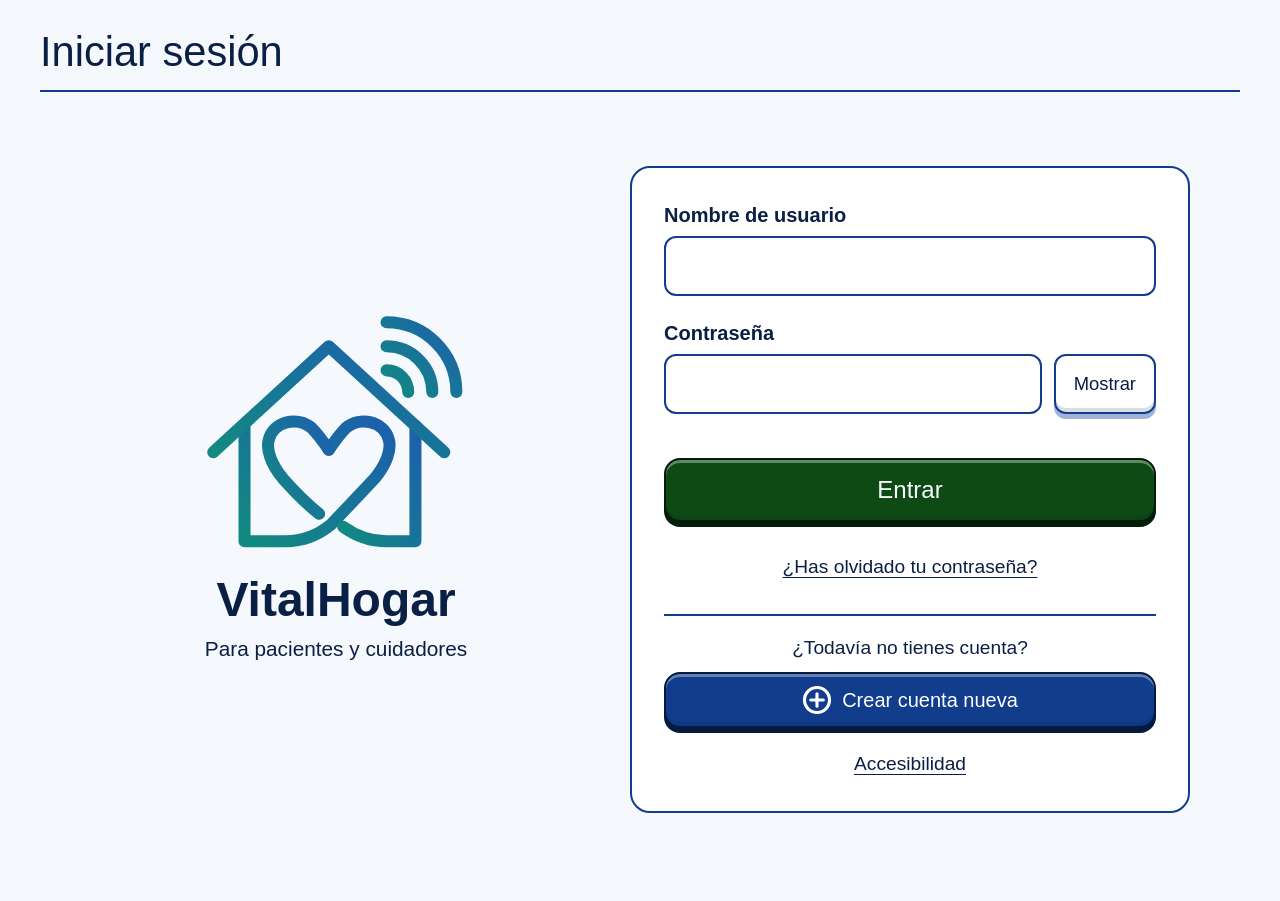
==== commit b894c249: "cambio feedback 2" ====
--- a/index.html
+++ b/index.html
@@ -5,6 +5,7 @@
   <meta name="viewport" content="width=device-width, initial-scale=1.0">
   <title>Iniciar sesión · VitalHogar</title>
   <meta name="description" content="Entrada a VitalHogar para pacientes y cuidadores.">
+  <script src="preferencias.js"></script>
   <link rel="stylesheet" href="estilos.css">
 </head>
 <!-- data-pagina="login": comun.js no redirige aquí aunque la sesión esté cerrada -->
@@ -18,16 +19,6 @@
     <main class="contenido" id="contenido" tabindex="-1">
       <header class="cabecera">
         <h1>Iniciar sesión</h1>
-        <div class="perfiles">
-          <!-- Pestaña de accesibilidad: cuelga del borde superior de la pantalla -->
-          <button class="boton btn-a11y" type="button" id="abrir-a11y" aria-haspopup="dialog"
-                  aria-label="Menú de accesibilidad" title="Menú de accesibilidad">
-            <svg viewBox="0 0 24 24" aria-hidden="true" focusable="false">
-              <circle cx="12" cy="4.5" r="1.8" fill="currentColor"/>
-              <path d="M4.5 8.5 12 10l7.5-1.5M12 10v5M12 15l-3.5 6M12 15l3.5 6"/>
-            </svg>
-          </button>
-        </div>
       </header>
 
       <div class="login-layout">
@@ -89,6 +80,8 @@
               Crear cuenta nueva
             </button>
           </div>
+
+          <p class="login-pie"><a class="enlace-pie" href="accesibilidad.html">Accesibilidad</a></p>
         </form>
       </div>
     </main>
@@ -293,79 +286,18 @@
     </div>
   </dialog>
 
-  <!-- ===== Menú de accesibilidad ===== -->
-  <dialog class="dialogo dialogo-a11y" id="dialogo-a11y" aria-labelledby="a11y-titulo">
-    <button class="boton btn-cerrar" type="button" id="cerrar-a11y" aria-label="Cerrar" title="Cerrar">
-      <svg viewBox="0 0 24 24" aria-hidden="true" focusable="false"><path d="M6 6l12 12M18 6 6 18"/></svg>
-    </button>
-    <h2 id="a11y-titulo" class="a11y-titulo">
-      Menú de accesibilidad
-      <svg viewBox="0 0 24 24" aria-hidden="true" focusable="false">
-        <circle cx="12" cy="4.5" r="1.8" fill="currentColor"/>
-        <path d="M4.5 8.5 12 10l7.5-1.5M12 10v5M12 15l-3.5 6M12 15l3.5 6"/>
-      </svg>
-    </h2>
-
-    <section class="a11y-grupo" aria-labelledby="grupo-texto">
-      <h3 id="grupo-texto">
-        Tamaño de letra
-        <svg viewBox="0 0 32 32" aria-hidden="true" focusable="false">
-          <rect x="4" y="4" width="24" height="24" rx="2"/>
-          <path d="M10 24 16 8l6 16M12.3 18h7.4"/>
-        </svg>
-      </h3>
-      <div class="a11y-fila">
-        <button class="boton a11y-paso" type="button" id="texto-menos" aria-label="Disminuir tamaño de letra">−</button>
-        <button class="boton a11y-paso" type="button" id="texto-mas" aria-label="Aumentar tamaño de letra">+</button>
-      </div>
-    </section>
-
-    <section class="a11y-grupo" aria-labelledby="grupo-vibracion">
-      <h3 id="grupo-vibracion">
-        Vibración
-        <svg viewBox="0 0 32 32" aria-hidden="true" focusable="false">
-          <rect x="11" y="5" width="10" height="22" rx="2"/>
-          <circle cx="16" cy="22" r="0.8" fill="currentColor"/>
-          <path d="M7 9 5 11l2 2-2 2 2 2-2 2 2 2M25 9l2 2-2 2 2 2-2 2 2 2-2 2"/>
-        </svg>
-      </h3>
-      <div class="a11y-fila">
-        <button class="boton a11y-paso" type="button" id="vibra-menos" aria-label="Disminuir vibración">−</button>
-        <output class="a11y-valor" id="vibra-valor" aria-live="polite">Apagada</output>
-        <button class="boton a11y-paso" type="button" id="vibra-mas" aria-label="Aumentar vibración">+</button>
-      </div>
-    </section>
-
-    <section class="a11y-grupo" aria-labelledby="grupo-tema">
-      <h3 id="grupo-tema">
-        Tema
-        <svg viewBox="0 0 32 32" aria-hidden="true" focusable="false">
-          <circle cx="16" cy="16" r="5"/>
-          <path d="M16 3v4M16 25v4M3 16h4M25 16h4M7 7l3 3M22 22l3 3M7 25l3-3M22 10l3-3"/>
-        </svg>
-      </h3>
-      <div class="a11y-temas">
-        <button class="boton a11y-tema" type="button" id="tema-oscuro" aria-pressed="false">Oscuro</button>
-        <button class="boton a11y-tema" type="button" id="tema-contraste" aria-pressed="false">Alto contraste</button>
-      </div>
-    </section>
-
-    <div class="dialogo-botones">
-      <button class="boton btn-cancelar" type="button" id="a11y-reset">Restablecer</button>
-    </div>
-  </dialog>
-
   <script src="comun.js"></script>
   <script>
     // ---------- Cuentas ----------
     // Prototipo sin servidor: las cuentas se guardan en el navegador (la contraseña en claro,
     // solo para la demo). Cuentas de prueba:
     //   pacientes: mario / 1234, carmen / carmen123 · cuidadores: dara / 1234, paula / paula123
+    // "cuidadores": familiares vinculados al paciente, los que reciben su SOS (Mario → Dara)
     const USUARIOS_INICIALES = {
-      mario: { nombre: "Mario", telefono: "655123456", clave: "1234", tipo: "paciente" },
+      mario: { nombre: "Mario", telefono: "655123456", clave: "1234", tipo: "paciente", cuidadores: ["dara"] },
       dara: { nombre: "Dara", telefono: "677123456", clave: "1234", tipo: "cuidador" },
-      carmen: { nombre: "Carmen García", telefono: "612345678", clave: "carmen123", tipo: "paciente" },
-      paula: { nombre: "Paula Martín", telefono: "634567890", clave: "paula123", tipo: "cuidador" }
+      carmen: { nombre: "Carmen García", telefono: "612345678", clave: "carmen123", tipo: "paciente", cuidadores: ["paula"] },
+     paula: { nombre: "Paula Martín", telefono: "634567890", clave: "paula123", tipo: "cuidador" }
     };
     // Cada tipo de perfil entra en su propia aplicación
     const DESTINOS = { paciente: "inicio.html", cuidador: "cuidador.html" };
@@ -379,9 +311,17 @@
 
     function entrar(usuario) {
       const u = usuarios[usuario];
+      // Las cuentas guardadas antes de existir la vinculación no la tienen: se toma la de ejemplo
+      const cuidadores = u.cuidadores || USUARIOS_INICIALES[usuario]?.cuidadores || [];
+      // Nombre y teléfono de esos familiares, para que el paciente los tenga en sus contactos
+      const familiares = cuidadores.filter(id => usuarios[id])
+        .map(id => ({ nombre: usuarios[id].nombre, telefono: usuarios[id].telefono }));
       // La sesión se guarda solo mientras el navegador esté abierto (ver comun.js)
       try {
+        sessionStorage.setItem("familiares", JSON.stringify(familiares));
         sessionStorage.setItem("sesion", "abierta");
+        sessionStorage.setItem("usuario", usuario);
+        sessionStorage.setItem("cuidadores", JSON.stringify(cuidadores)); // a quién llega su SOS
         sessionStorage.setItem("tipo-perfil", u.tipo);
         sessionStorage.setItem("nombre-usuario", u.nombre);
         sessionStorage.setItem("telefono-usuario", u.telefono); // para que el cuidador pueda llamarle si pulsa SOS
--- a/estilos.css
+++ b/estilos.css
@@ -7,8 +7,6 @@
    blanco sobre --rojo ......... 10:1
    Bordes (--borde) sobre blanco 10.2:1 (WCAG 1.4.11 pide 3:1). */
 :root {
-  --escala: 1;          /* tamaño de letra (lo cambia el menú de accesibilidad) */
-
   --fondo: #f5f8fd;
   --blanco: #ffffff;    /* superficie de tarjetas, barra y ventanas */
   --texto: #0a1f44;     /* azul muy oscuro para el texto */
@@ -34,6 +32,12 @@
   --sobre-rojo: #ffffff; /* texto encima del rojo */
   --sobre-verde: #ffffff; /* texto encima del verde */
 
+  /* Amarillo = situación intermedia (p. ej. puertas parcialmente cerradas).
+     Texto negro encima: 13:1. Borde oscuro para que se distinga sobre blanco. */
+  --amarillo: #f5c518;
+  --amarillo-borde: #7a5c00;
+  --sobre-amarillo: #000000;
+
   /* Foco de teclado: anillo azul claro pegado al control + borde azul oscuro por fuera.
      Azul claro sobre --azul 7.6:1 · sobre rojo 7.4:1 · sobre verde 7.8:1
      Borde --texto sobre blanco / fondo 16:1 → AAA en cualquier control */
@@ -46,6 +50,7 @@
 /* Tema oscuro: texto claro sobre azul noche
    --texto sobre --blanco 14.5:1 · --borde sobre --blanco 7.4:1 · texto sobre hover 10.9:1 */
 html.oscuro {
+  color-scheme: dark;
   --fondo: #0a1222;
   --blanco: #14203a;
   --texto: #eef3ff;
@@ -55,10 +60,25 @@
   --boton-hover: #22345c;
   --boton-sombra: #000000;
   --foco-borde: #ffffff;
-}
-
-/* Alto contraste: solo blanco y negro (21:1). Fondo blanco y todo lo demás negro.
-   Lo negativo, las emergencias y lo activo van en negro relleno para destacar. */
+
+  /* Rojo y verde claros con texto negro para que destaquen sobre el azul noche:
+     negro sobre --rojo 7.6:1 · negro sobre --verde 12:1
+     --rojo sobre --blanco 5.8:1 · --verde sobre --blanco 9.3:1 (WCAG 1.4.11 pide 3:1) */
+  --verde: #4ade80;
+  --verde-hover: #86efac;
+  --verde-sombra: #16a34a;
+  --rojo: #ff6b6b;
+  --rojo-hover: #ff9b9b;
+  --rojo-sombra: #e53935;
+  --sobre-rojo: #000000;
+  --sobre-verde: #000000;
+  --amarillo: #facc15;     /* negro encima 12:1 */
+  --amarillo-borde: #facc15;
+}
+
+/* Alto contraste: blanco y negro (21:1), salvo el rojo y el verde, que se mantienen
+   para no perder su significado, en tonos muy oscuros con texto blanco:
+   blanco sobre --rojo 8.9:1 · blanco sobre --verde 8.3:1. Sombras y bordes en negro. */
 html.contraste {
   --fondo: #ffffff;
   --blanco: #ffffff;
@@ -71,13 +91,16 @@
   --boton: #ffffff;
   --boton-hover: #d9d9d9;
   --boton-sombra: #888888;
-  --verde: #ffffff;
-  --verde-hover: #d9d9d9;
-  --verde-sombra: #888888;
-  --sobre-verde: #000000;
-  --rojo: #000000;
-  --rojo-hover: #333333;
-  --rojo-sombra: #888888;
+  --verde: #005c00;
+  --verde-hover: #003d00;
+  --verde-sombra: #000000;
+  --sobre-verde: #ffffff;
+  --rojo: #990000;
+  --rojo-hover: #660000;
+  --rojo-sombra: #000000;
+  --sobre-rojo: #ffffff;
+  --amarillo: #ffd400;     /* negro encima 14:1, con borde negro */
+  --amarillo-borde: #000000;
   --foco: #ffffff;
   --foco-borde: #000000;
 }
@@ -88,14 +111,9 @@
   padding: 0;
 }
 
-/* Todo el texto está en rem: al cambiar --escala crece solo el texto */
+/* Todo el texto está en rem: sigue el tamaño de letra y el zoom del navegador */
 html {
-  font-size: calc(100% * var(--escala));
-}
-
-html,
-body {
-  height: 100%;
+  font-size: 100%;
 }
 
 body {
@@ -104,7 +122,6 @@
   color: var(--texto);
   font-size: 1.125rem;
   line-height: 1.5;
-  overflow: hidden; /* sin scroll en la pantalla principal */
 }
 
 ul {
@@ -205,6 +222,7 @@
 
 /* Variantes de color: azul (acciones), rojo (emergencia / pendiente), verde (hecho) */
 .btn-sos,
+.btn-sos-ahora,
 .btn-pendiente,
 .btn-cerrar,
 .btn-salir,
@@ -218,7 +236,6 @@
 }
 
 .avatar,
-.btn-a11y,
 .btn-anadir {
   --base: var(--azul);
   --base-hover: var(--azul-hover);
@@ -244,9 +261,9 @@
 /* ===== Estructura ===== */
 .app {
   display: grid;
-  grid-template-columns: clamp(170px, 13vw, 210px) 1fr;
-  height: 100vh;
-  height: 100dvh;
+  grid-template-columns: clamp(190px, 15vw, 230px) minmax(0, 1fr);
+  min-height: 100vh;
+  min-height: 100dvh;
 }
 
 /* Inicio de sesión: sin barra lateral, el contenido ocupa todo el ancho */
@@ -257,6 +274,11 @@
 /* ===== Barra lateral ===== */
 .sidebar {
   background: var(--blanco);
+  position: sticky;
+  top: 0;
+  height: 100vh;
+  height: 100dvh;
+  overflow-y: auto;
   border-right: 2px solid var(--borde);
   display: flex;
   flex-direction: column;
@@ -369,7 +391,7 @@
 }
 
 .sos-texto {
-  font-size: clamp(2rem, calc(7vh * var(--escala)), 3.2rem);
+  font-size: clamp(2rem, 7vh, 3.2rem);
   font-weight: 700;
   letter-spacing: 3px;
   line-height: 1;
@@ -394,35 +416,16 @@
 }
 
 .cabecera h1 {
-  font-size: clamp(1.6rem, calc(5vh * var(--escala)), 2.6rem);
+  font-size: clamp(1.6rem, 5vh, 2.6rem);
   font-weight: 400;
   line-height: 1.2;
 }
 
-/* Accesibilidad primero y avatar en la esquina superior derecha */
+/* Avatar en la esquina superior derecha */
 .perfiles {
   display: flex;
   align-items: center;
   gap: 20px;
-}
-
-/* Pestaña de accesibilidad: pegada al borde superior, plana arriba y redonda abajo */
-.btn-a11y {
-  align-self: flex-start;
-  margin-top: calc(-1 * var(--pad-top));
-  width: clamp(60px, 9vh, 80px);
-  height: clamp(76px, 12vh, 104px);
-  border-top: 0;
-  border-radius: 0 0 999px 999px;
-  display: grid;
-  place-items: end center;
-  padding-bottom: 10px;
-}
-
-.btn-a11y svg {
-  width: 78%;
-  height: auto;
-  aspect-ratio: 1;
 }
 
 .avatar {
@@ -438,86 +441,6 @@
   height: 60%;
 }
 
-/* ===== Aviso: la notificación más importante, a todo el ancho ===== */
-.aviso {
-  background: var(--rojo);
-  color: var(--sobre-rojo);
-  border: 3px solid var(--rojo-sombra);
-  border-radius: var(--radio);
-  padding: 1.6vh 28px;
-  font-size: clamp(1.6rem, calc(5.5vh * var(--escala)), 2.6rem);
-  font-weight: 700;
-  line-height: 1.2;
-  display: flex;
-  align-items: center;
-  gap: 18px;
-  box-shadow: 0 5px 0 var(--rojo-sombra);
-}
-
-.aviso-icono {
-  width: 1.3em;
-  height: 1.3em;
-  flex: none;
-  stroke-width: 3.5;
-}
-
-.aviso.al-dia {
-  background: var(--verde);
-  color: var(--sobre-verde);
-  border-color: var(--verde-sombra);
-  box-shadow: 0 5px 0 var(--verde-sombra);
-}
-
-html.contraste .aviso {
-  border-color: #000000;
-}
-
-/* ===== Tarjetas de la casa (sin recuadro exterior) ===== */
-.tarjetas {
-  flex: 1;
-  min-height: 0;
-  display: grid;
-  grid-template-columns: repeat(4, 1fr);
-  gap: 24px;
-  padding-bottom: 6px; /* hueco para la sombra del relieve */
-}
-
-/* Las cuatro tarjetas tienen las mismas tres filas (título · icono · estado),
-   así quedan todas al mismo nivel */
-.tarjeta {
-  min-height: 0;
-  padding: 1.5vh 12px 1.8vh;
-  display: grid;
-  grid-template-rows: auto minmax(0, 1fr) auto;
-  justify-items: center;
-  align-items: center;
-  gap: 1vh;
-  border-radius: 20px;
-  color: var(--texto);
-}
-
-/* Tarjeta que no es enlace (temperatura): mismo borde, sin relieve */
-.tarjeta.panel {
-  background: var(--blanco);
-  border: 2px solid var(--borde);
-}
-
-.tarjeta-titulo {
-  font-size: clamp(1.4rem, calc(4.2vh * var(--escala)), 2rem);
-  font-weight: 400;
-  line-height: 1.2;
-}
-
-/* Iconos grandes: ocupan todo el hueco libre de la tarjeta */
-.tarjeta > svg {
-  width: 100%;
-  height: 100%;
-  max-height: 150px;
-  min-height: 0;
-  color: var(--icono);
-  stroke-width: 2.2;
-}
-
 .estado {
   width: 100%;
   min-height: 48px;
@@ -526,7 +449,7 @@
   justify-content: center;
   gap: 6px;
   padding: 0 8px;
-  font-size: clamp(1rem, calc(3vh * var(--escala)), 1.35rem);
+  font-size: clamp(1rem, 3vh, 1.35rem);
   font-weight: 400;
   white-space: nowrap;
   color: var(--texto);
@@ -542,6 +465,19 @@
 .estado.alerta {
   background: var(--rojo);
   color: var(--sobre-rojo);
+}
+
+.estado.medio {
+  background: var(--amarillo);
+  color: var(--sobre-amarillo);
+  border-color: var(--amarillo-borde);
+}
+
+/* "Parcialmente abiertas / cerradas" es más largo: puede bajar a dos líneas */
+.estado.parcial {
+  white-space: normal;
+  text-align: center;
+  line-height: 1.15;
 }
 
 .estado.neutro {
@@ -566,7 +502,7 @@
 
 .temp-valor {
   padding: 0 4px;
-  font-size: clamp(1.1rem, calc(3.4vh * var(--escala)), 1.6rem);
+  font-size: clamp(1.1rem, 3.4vh, 1.6rem);
 }
 
 /* Al menos 44 px de ancho y 48 de alto (WCAG 2.5.5 AAA pide 44) */
@@ -580,8 +516,45 @@
   line-height: 1;
 }
 
+/* ===== Inicio del paciente: medicación, llamar a un familiar y estado de la casa ===== */
+.inicio-acciones {
+  flex: 1;
+  display: grid;
+  grid-template-columns: 1fr 1fr;
+  gap: 24px;
+  padding-bottom: 6px; /* hueco para la sombra del relieve */
+}
+
+.boton.accion-grande {
+  min-height: 120px;
+  display: flex;
+  flex-wrap: wrap;
+  align-items: center;
+  justify-content: center;
+  gap: 12px 20px;
+  padding: 16px 24px;
+  text-align: center;
+  font-size: clamp(1.6rem, 5vh, 2.4rem);
+  line-height: 1.2;
+}
+
+.boton.accion-grande svg {
+  width: 1.5em;
+  height: 1.5em;
+  flex: none;
+  stroke-width: 3;
+}
+
+.accion-grande .estado {
+  width: auto;
+  padding: 4px 16px;
+  white-space: normal;
+  font-size: clamp(1.1rem, 3vh, 1.4rem);
+}
+
 /* ===== Medicación ===== */
 .medicacion {
+  flex: 1;
   display: grid;
   grid-template-columns: auto 1fr auto;
   align-items: center;
@@ -634,13 +607,13 @@
 }
 
 .hora {
-  font-size: clamp(2.2rem, calc(9vh * var(--escala)), 4.5rem);
+  font-size: clamp(2.2rem, 9vh, 4.5rem);
   font-weight: 400;
   line-height: 1.1;
 }
 
 .pastilla {
-  font-size: clamp(1.6rem, calc(5.5vh * var(--escala)), 2.6rem);
+  font-size: clamp(1.6rem, 5.5vh, 2.6rem);
   line-height: 1.2;
 }
 
@@ -653,7 +626,7 @@
 }
 
 .btn-principal {
-  font-size: clamp(1.3rem, calc(4.5vh * var(--escala)), 2.2rem);
+  font-size: clamp(1.3rem, 4.5vh, 2.2rem);
   font-weight: 400;
   line-height: 1.2;
 }
@@ -662,7 +635,7 @@
   font-size: 1rem;
 }
 
-/* ===== Ventanas (SOS y accesibilidad) ===== */
+/* ===== Ventanas ===== */
 .dialogo {
   width: min(560px, calc(100% - 32px));
   max-height: calc(100dvh - 24px);
@@ -723,109 +696,6 @@
   stroke-width: 3;
 }
 
-/* ===== Menú de accesibilidad (compacto para que quepa sin desplazarse) ===== */
-.dialogo-a11y {
-  width: min(500px, calc(100% - 32px));
-  padding: 20px 28px 24px;
-}
-
-.a11y-titulo {
-  display: flex;
-  align-items: center;
-  justify-content: center;
-  gap: 10px;
-}
-
-.dialogo .a11y-titulo {
-  font-size: 1.6rem;
-  margin-bottom: 8px;
-  padding: 0 52px; /* deja sitio a la X */
-}
-
-.a11y-titulo svg {
-  width: 1.3em;
-  height: 1.3em;
-  color: var(--icono);
-}
-
-.a11y-grupo {
-  border-top: 2px solid var(--borde);
-  padding: 12px 0 16px;
-}
-
-.a11y-grupo h3 {
-  display: flex;
-  align-items: center;
-  justify-content: center;
-  gap: 8px;
-  font-size: 1.25rem;
-  font-weight: 400;
-  margin-bottom: 10px;
-}
-
-.a11y-grupo h3 svg {
-  width: 1.5em;
-  height: 1.5em;
-  color: var(--icono);
-}
-
-/* −  (valor)  + */
-.a11y-fila {
-  display: flex;
-  justify-content: center;
-  align-items: center;
-  gap: 24px;
-}
-
-.a11y-paso {
-  width: 72px;
-  height: 56px;
-  font-size: 2rem;
-  font-weight: 700;
-  line-height: 1;
-}
-
-.a11y-valor {
-  min-width: 100px;
-  font-size: 1.2rem;
-}
-
-/* Los dos temas en una sola fila */
-.a11y-temas {
-  display: grid;
-  grid-template-columns: 1fr 1fr;
-  gap: 14px;
-}
-
-.a11y-tema {
-  min-height: 52px;
-  padding: 8px 12px;
-  font-size: 1.1rem;
-}
-
-/* Opción activada: fondo azul, texto blanco y marca ✓ (no depende solo del color) */
-.a11y-tema[aria-pressed="true"] {
-  --base: var(--azul);
-  --base-hover: var(--azul-hover);
-  color: #ffffff;
-}
-
-.a11y-tema[aria-pressed="true"]::before {
-  content: "✓ " / "";
-}
-
-.dialogo-a11y .dialogo-botones {
-  border-top: 2px solid var(--borde);
-  padding-top: 18px;
-  gap: 14px;
-}
-
-.dialogo-a11y .dialogo-botones .boton {
-  padding: 12px 20px;
-  min-width: 150px;
-  font-size: 1.15rem;
-}
-
 /* ===== Ventana SOS: fondo difuminado, círculo rojo grande y Cancelar con cuenta atrás ===== */
 .dialogo-sos {
   width: min(720px, calc(100% - 32px));
@@ -882,11 +752,25 @@
   line-height: 1;
 }
 
-.btn-cancelar-sos {
+/* Cancelar · Avisar ahora: una al lado de otra; si no caben, una debajo de otra */
+.sos-acciones {
+  display: flex;
+  flex-wrap: wrap;
+  justify-content: center;
+  gap: 20px;
+}
+
+.btn-cancelar-sos,
+.btn-sos-ahora {
   min-width: 260px;
-  padding: 18px 36px;
+  min-height: 72px;
+  padding: 14px 36px;
   border-radius: 999px;
   font-size: 1.6rem;
+}
+
+.btn-sos-ahora {
+  font-weight: 700;
 }
 
 .sos-estado {
@@ -896,7 +780,7 @@
   color: var(--texto);
   border: 3px solid var(--borde);
   border-radius: 20px;
-  font-size: clamp(1.4rem, calc(4vh * var(--escala)), 2rem);
+  font-size: clamp(1.4rem, 4vh, 2rem);
   line-height: 1.3;
   text-align: center;
 }
@@ -919,6 +803,14 @@
   gap: 32px;
 }
 
+/* Si hay muchas tomas, la lista se desplaza sin mover el resto de la pantalla.
+   El relleno deja sitio al anillo de foco y al relieve de los botones. */
+.med-lista {
+  min-height: 0;
+  overflow-y: auto;
+  padding: 0 12px 14px 0;
+}
+
 .med-lista ul {
   display: flex;
   flex-direction: column;
@@ -937,12 +829,12 @@
 }
 
 .med-item-hora {
-  font-size: clamp(1.8rem, calc(6vh * var(--escala)), 3rem);
+  font-size: clamp(1.8rem, 6vh, 3rem);
   line-height: 1.1;
 }
 
 .med-item-nombre {
-  font-size: clamp(1.3rem, calc(4vh * var(--escala)), 2rem);
+  font-size: clamp(1.3rem, 4vh, 2rem);
   line-height: 1.2;
 }
 
@@ -979,9 +871,7 @@
 
 .med-reloj {
   padding: 0 32px;
-  border: 3px solid var(--borde);
-  border-radius: 16px;
-  font-size: clamp(3.5rem, calc(13vh * var(--escala)), 7rem);
+  font-size: clamp(3.5rem, 13vh, 7rem);
   font-weight: 300;
   line-height: 1.25;
 }
@@ -995,10 +885,12 @@
   padding: 0 52px; /* deja sitio a la X */
 }
 
-.foto-pastilla svg {
+.foto-pastilla img {
+  display: block;
   width: min(320px, 100%);
   height: auto;
-  color: var(--texto);
+  margin: 0 auto;
+  border-radius: 14px;
 }
 
 .foto-pastilla figcaption {
@@ -1065,7 +957,7 @@
   display: flex;
   align-items: center;
   gap: 12px;
-  font-size: clamp(1.4rem, calc(4.2vh * var(--escala)), 2rem);
+  font-size: clamp(1.4rem, 4.2vh, 2rem);
   font-weight: 400;
   line-height: 1.2;
 }
@@ -1142,7 +1034,7 @@
 }
 
 .disp-lugar {
-  font-size: clamp(1.2rem, calc(3.6vh * var(--escala)), 1.7rem);
+  font-size: clamp(1.2rem, 3.6vh, 1.7rem);
   line-height: 1.2;
 }
 
@@ -1175,7 +1067,7 @@
 
 .casa-temp .temp-valor {
   min-height: 64px;
-  font-size: clamp(1.8rem, calc(6vh * var(--escala)), 3rem);
+  font-size: clamp(1.8rem, 6vh, 3rem);
 }
 
 /* Formularios y confirmaciones: fondo difuminado como en el SOS */
@@ -1183,7 +1075,8 @@
 .dialogo-editar::backdrop,
 .dialogo-salir::backdrop,
 .dialogo-detalle::backdrop,
-.dialogo-perfil::backdrop {
+.dialogo-perfil::backdrop,
+.dialogo-toma::backdrop {
   background: rgba(10, 31, 68, 0.45);
   -webkit-backdrop-filter: blur(10px);
   backdrop-filter: blur(10px);
@@ -1255,12 +1148,6 @@
   margin-top: 8px;
 }
 
-/* Si no cabe todo, los bloques crecen con su contenido y la página se desplaza */
-html.scroll .casa-layout {
-  flex: none;
-  grid-template-rows: auto auto;
-}
-
 @media (max-width: 1199px), (max-height: 559px) {
   .casa-layout {
     flex: none;
@@ -1368,12 +1255,28 @@
    Arriba: datos personales · datos médicos. Abajo: contactos · cuidador.
    Al pie, Cerrar sesión centrado, como en el boceto. */
 
-/* El avatar se ve pulsado y con un anillo mientras se está en el perfil */
+/* Mientras se está en el perfil el avatar cambia a colores invertidos
+   (fondo azul claro, icono azul) con borde grueso y anillo, para distinguirlo
+   del botón azul de accesibilidad. --azul sobre --azul-claro 8.6:1
+   Borde y anillo en --borde, que se ve en todos los temas (oscuro: 8.7:1 sobre el fondo) */
 .avatar[aria-current="page"] {
+  --base: var(--azul-claro);
+  --base-hover: var(--azul-claro);
+  color: var(--azul);
+  border: 4px solid var(--borde);
   box-shadow:
-    inset 0 5px 10px rgba(0, 0, 0, 0.45),
+    inset 0 4px 8px rgba(10, 31, 68, 0.3),
     0 0 0 4px var(--fondo),
-    0 0 0 7px var(--texto);
+    0 0 0 8px var(--borde);
+}
+
+.avatar[aria-current="page"] svg {
+  stroke-width: 3.5;
+}
+
+html.contraste .avatar[aria-current="page"] {
+  --base: #ffffff;
+  --base-hover: #ffffff;
 }
 
 .perfil-layout {
@@ -1445,6 +1348,12 @@
   min-width: 0;
 }
 
+/* Etiqueta de estado junto al dato (p. ej. la última alerta SOS del cuidador) */
+.datos dd {
+  flex-wrap: wrap;
+  gap: 6px 10px;
+}
+
 /* Si hay muchos contactos, la lista se desplaza dentro de su bloque */
 .contactos-lista {
   min-height: 0;
@@ -1480,7 +1389,7 @@
 }
 
 .contacto-nombre {
-  font-size: clamp(1.2rem, calc(3.6vh * var(--escala)), 1.7rem);
+  font-size: clamp(1.2rem, 3.6vh, 1.7rem);
   line-height: 1.2;
 }
 
@@ -1527,7 +1436,7 @@
   border: 3px dashed var(--borde);
   border-radius: 12px;
   font-family: Consolas, "Courier New", monospace;
-  font-size: clamp(1.4rem, calc(4.5vh * var(--escala)), 2.2rem);
+  font-size: clamp(1.4rem, 4.5vh, 2.2rem);
   font-weight: 700;
   letter-spacing: 2px;
   white-space: nowrap;
@@ -1605,7 +1514,7 @@
 }
 
 .login-nombre {
-  font-size: clamp(2rem, calc(6vh * var(--escala)), 3rem);
+  font-size: clamp(2rem, 6vh, 3rem);
   font-weight: 700;
   line-height: 1.2;
 }
@@ -1830,14 +1739,13 @@
   content: " ✓" / "";
 }
 
-/* Si hay muchos pacientes, la tabla se desplaza dentro de su marco */
+/* Si hay muchos pacientes, la tabla se desplaza dentro de su marco.
+   Sin recuadro: solo las líneas que separan la cabecera y las filas */
 .tabla-marco {
   width: 100%;
   min-height: 0;
   overflow: auto;
-  background: var(--blanco);
-  border: 2px solid var(--borde);
-  border-radius: 20px;
+  border-bottom: 2px solid var(--borde);
 }
 
 /* Columnas fijas: no cambian de ancho al filtrar */
@@ -1852,9 +1760,9 @@
   top: 0;
   z-index: 1;
   padding: 1.8vh 22px;
-  background: var(--blanco);
-  border-bottom: 2px solid var(--borde);
-  font-size: clamp(1.2rem, calc(3.6vh * var(--escala)), 1.6rem);
+  background: var(--fondo);
+  border-bottom: 3px solid var(--borde);
+  font-size: clamp(1.2rem, 3.6vh, 1.6rem);
   font-weight: 400;
   text-align: left;
 }
@@ -1878,32 +1786,51 @@
 
 .tabla-pacientes tbody th,
 .tabla-pacientes td {
-  padding: 12px 10px 16px;
+  padding: 0;
   vertical-align: middle;
   font-weight: 400;
   text-align: left;
 }
 
-/* Cada casilla es un botón con relieve: se ve que se puede pulsar */
+/* Cada casilla es un botón plano que ocupa toda la celda: sin recuadro ni relieve.
+   Al pasar el ratón o con el foco se colorea la celda entera para ver que se puede pulsar */
 .celda {
   width: 100%;
-  min-height: 88px;
+  min-height: 96px;
   display: flex;
   flex-direction: column;
   align-items: flex-start;
   justify-content: center;
   gap: 4px;
-  padding: 10px 16px;
+  padding: 14px 22px;
   text-align: left;
 }
 
+.tabla-pacientes .celda.boton {
+  background: transparent;
+  border: 0;
+  border-radius: 0;
+  box-shadow: none;
+}
+
+.tabla-pacientes .celda.boton:hover,
+.tabla-pacientes .celda.boton:active {
+  background: var(--boton-hover);
+}
+
+/* El foco va por dentro de la celda para que el marco con scroll no lo recorte */
+.tabla-pacientes .celda.boton:focus-visible {
+  outline-offset: -4px;
+  box-shadow: none;
+}
+
 .celda-nombre {
-  font-size: clamp(1.4rem, calc(4.5vh * var(--escala)), 2.2rem);
+  font-size: clamp(1.4rem, 4.5vh, 2.2rem);
   line-height: 1.2;
 }
 
 .celda-principal {
-  font-size: clamp(1.2rem, calc(3.8vh * var(--escala)), 1.8rem);
+  font-size: clamp(1.2rem, 3.8vh, 1.8rem);
   line-height: 1.2;
 }
 
@@ -1921,11 +1848,21 @@
 .celda .estado {
   max-width: 100%;
   white-space: normal;
-  font-size: clamp(1.2rem, calc(3.8vh * var(--escala)), 1.7rem);
+  font-size: clamp(1.2rem, 3.8vh, 1.7rem);
   line-height: 1.2;
 }
 
 @media (max-width: 1199px) {
+  .tabla-pacientes thead th {
+    padding-left: 12px;
+    padding-right: 12px;
+  }
+
+  .th-contenido {
+    flex-wrap: wrap;
+    overflow-wrap: anywhere;
+  }
+
   .celda .estado {
     font-size: 1.25rem;
   }
@@ -1999,7 +1936,7 @@
 }
 
 html.contraste {
-  --barra-baja: #000000;
+  --barra-baja: #990000;
 }
 
 /* Paciente: etiqueta y desplegable en la misma línea */
@@ -2075,7 +2012,7 @@
 }
 
 .toma-nombre {
-  font-size: clamp(1.2rem, calc(3.6vh * var(--escala)), 1.6rem);
+  font-size: clamp(1.2rem, 3.6vh, 1.6rem);
   line-height: 1.2;
 }
 
@@ -2098,7 +2035,7 @@
 }
 
 .cumplimiento-pct {
-  font-size: clamp(2.4rem, calc(8vh * var(--escala)), 4rem);
+  font-size: clamp(2.4rem, 8vh, 4rem);
   font-weight: 700;
   line-height: 1;
 }
@@ -2173,7 +2110,7 @@
 }
 
 .aviso-toma label {
-  font-size: clamp(1.2rem, calc(3.6vh * var(--escala)), 1.7rem);
+  font-size: clamp(1.2rem, 3.6vh, 1.7rem);
 }
 
 .aviso-toma .selector {
@@ -2213,9 +2150,48 @@
   align-self: flex-start;
 }
 
-html.scroll .medc-layout {
-  flex: none;
-  grid-template-rows: auto auto;
+/* Contactos del paciente (los gestiona el cuidador): nombre · teléfono · quitar */
+.contacto-fila {
+  grid-template-columns: 1fr 1fr auto;
+}
+
+.contactos-edicion {
+  display: flex;
+  flex-direction: column;
+  gap: 14px;
+  border: 0;
+}
+
+.contactos-edicion legend {
+  margin-bottom: 6px;
+  padding: 0;
+  font-size: 1.25rem;
+  font-weight: 700;
+}
+
+/* Perfil del paciente: aviso de quién puede cambiar los datos y enlace a Accesibilidad */
+.perfil-nota {
+  font-size: 1.2rem;
+}
+
+.perfil-pie {
+  flex-wrap: wrap;
+  align-items: center;
+  gap: 16px 32px;
+}
+
+.enlace-pie {
+  color: var(--texto);
+  font-size: 1.2rem;
+  text-underline-offset: 4px;
+}
+
+.enlace-pie:hover {
+  text-decoration-thickness: 3px;
+}
+
+.login-pie {
+  text-align: center;
 }
 
 @media (max-width: 1199px), (max-height: 559px) {
@@ -2326,12 +2302,6 @@
   font-size: 1.5rem;
 }
 
-/* Si no cabe todo, los bloques crecen con su contenido y la página se desplaza */
-html.scroll .perfil-layout {
-  flex: none;
-  grid-template-rows: auto auto;
-}
-
 @media (max-width: 1199px), (max-height: 559px) {
   .perfil-layout {
     flex: none;
@@ -2414,7 +2384,7 @@
 .fila-contacto-nombre {
   flex: 1 1 8em;
   min-width: 0;
-  font-size: clamp(1.6rem, calc(5vh * var(--escala)), 2.4rem);
+  font-size: clamp(1.6rem, 5vh, 2.4rem);
   line-height: 1.2;
   overflow-wrap: break-word;
 }
@@ -2497,6 +2467,54 @@
   width: 56%;
   height: 56%;
   stroke-width: 3;
+}
+
+/* ===== Recordatorio de la toma (paciente) =====
+   Icono de pastilla, título grande, la toma y debajo las dos opciones en una fila */
+.dialogo-toma[open] {
+  display: flex;
+  flex-direction: column;
+  align-items: center;
+}
+
+.toma-icono {
+  width: 112px;
+  height: 112px;
+  display: grid;
+  place-items: center;
+  margin-bottom: 12px;
+  border-radius: 50%;
+  background: var(--azul-claro);
+  border: 4px solid var(--borde);
+  color: var(--azul);
+}
+
+.toma-icono svg {
+  width: 60%;
+  height: 60%;
+  stroke-width: 3;
+}
+
+.dialogo-toma h2 {
+  font-size: clamp(1.9rem, 6vh, 2.6rem);
+}
+
+.dialogo-toma p {
+  font-size: 1.4rem;
+}
+
+.dialogo-toma .dialogo-botones {
+  align-self: stretch;
+}
+
+.dialogo-toma .dialogo-botones .boton {
+  min-height: 64px;
+  flex: 1 1 200px;
+}
+
+html.oscuro .toma-icono {
+  background: var(--boton-hover);
+  color: var(--texto);
 }
 
 .dialogo-llamada h2 {
@@ -2593,7 +2611,7 @@
 }
 
 .alerta-cabecera h2 {
-  font-size: clamp(2.2rem, calc(8vh * var(--escala)), 4rem);
+  font-size: clamp(2.2rem, 8vh, 4rem);
   line-height: 1.1;
   overflow-wrap: anywhere;
 }
@@ -2625,7 +2643,7 @@
   min-height: 96px;
   padding: 16px 24px;
   border-width: 3px;
-  font-size: clamp(1.6rem, calc(5vh * var(--escala)), 2.4rem);
+  font-size: clamp(1.6rem, 5vh, 2.4rem);
   font-weight: 700;
 }
 
@@ -2663,7 +2681,7 @@
   }
 
   .alerta-cabecera h2 {
-    font-size: clamp(1.6rem, calc(9vw * var(--escala)), 2.6rem);
+    font-size: clamp(1.6rem, 9vw, 2.6rem);
     overflow-wrap: normal;
     word-break: normal;
     min-width: 0;
@@ -2685,7 +2703,7 @@
   .btn-alerta {
     min-height: 72px;
     padding: 12px 16px;
-    font-size: clamp(1.3rem, calc(6.5vw * var(--escala)), 2rem);
+    font-size: clamp(1.3rem, 6.5vw, 2rem);
     flex-wrap: wrap;
     text-align: center;
   }
@@ -2696,7 +2714,8 @@
   }
 }
 
-/* Modo de alto contraste de Windows: mantiene bordes y foco visibles */
+/* Temas de contraste de Windows: los colores los pone el sistema.
+   Se mantienen los bordes, el foco y lo que solo se distinguía por el fondo. */
 @media (forced-colors: active) {
   .boton,
   .disp-icono,
@@ -2707,31 +2726,31 @@
   :focus-visible {
     outline-color: Highlight;
   }
-}
-
-/* ===== Pantallas pequeñas, zoom alto o texto aumentado =====
-   Si no cabe todo se vuelve a permitir el scroll para no cortar contenido
-   (WCAG 1.4.4 / 1.4.10). La clase .scroll la pone el menú de accesibilidad. */
-html.scroll body {
-  overflow: auto;
-}
-
-html.scroll .app {
-  height: auto;
-  min-height: 100vh;
-}
-
-html.scroll .tarjetas {
-  flex: none;
-}
-
-html.scroll .tarjeta > svg {
-  height: 90px;
+
+  /* Los iconos no llevan el color del tema: podría coincidir con el fondo del sistema */
+  svg {
+    color: inherit !important;
+  }
+
+  .nav-item[aria-current="page"],
+  .nav-item[aria-current="page"]:hover,
+  .opcion-perfil input:checked + span,
+  .btn-filtro[aria-pressed="true"] {
+    forced-color-adjust: none;
+    background: Highlight;
+    color: HighlightText;
+  }
+
+  .barra,
+  .barra.bajo {
+    forced-color-adjust: none;
+    background: CanvasText;
+  }
 }
 
 /* =====================================================================
    MODELOS RESPONSIVE
-   · Ordenador (1200 px o más): todo cabe en una pantalla, sin scroll.
+   · Ordenador (1200 px o más): barra lateral fija; la página se desplaza si no cabe todo.
    · Tableta (641–1199 px, o pantallas bajas): barra lateral estrecha con el icono
      encima del texto y la página se desplaza.
    · Teléfono (640 px o menos): los apartados y el SOS pasan a una barra fija
@@ -2740,23 +2759,8 @@
 
 /* ----- Tableta ----- */
 @media (max-width: 1199px), (max-height: 559px) {
-  body {
-    overflow: auto;
-  }
-
   .app {
-    height: auto;
-    min-height: 100vh;
     grid-template-columns: 128px minmax(0, 1fr);
-  }
-
-  /* La barra se queda fija mientras se desplaza el contenido */
-  .sidebar {
-    position: sticky;
-    top: 0;
-    height: 100vh;
-    height: 100dvh;
-    overflow-y: auto;
   }
 
   /* Icono encima del texto para que la barra sea estrecha */
@@ -2779,26 +2783,11 @@
   }
 
   .sos-texto {
-    font-size: clamp(1.6rem, calc(5vh * var(--escala)), 2.4rem);
+    font-size: clamp(1.6rem, 5vh, 2.4rem);
   }
 
   .contenido {
     padding: var(--pad-top) 28px 32px;
-  }
-
-  .tarjetas {
-    flex: none;
-    grid-template-columns: repeat(2, 1fr);
-    gap: 20px;
-  }
-
-  .tarjeta {
-    padding: 14px;
-    gap: 10px;
-  }
-
-  .tarjeta > svg {
-    height: 90px;
   }
 
   .medicacion {
@@ -2924,7 +2913,7 @@
   }
 
   .cabecera h1 {
-    font-size: clamp(1.5rem, calc(7vw * var(--escala)), 2.2rem);
+    font-size: clamp(1.5rem, 7vw, 2.2rem);
   }
 
   .cabecera .btn-anadir {
@@ -2942,13 +2931,14 @@
     gap: 12px;
   }
 
-  .tarjetas {
-    gap: 14px;
-  }
-
   .medicacion {
     grid-template-columns: 1fr;
     text-align: center;
+  }
+
+  .inicio-acciones {
+    grid-template-columns: 1fr;
+    gap: 18px;
   }
 
   /* Ventanas a pantalla casi completa en el móvil */
@@ -2960,13 +2950,6 @@
   .dialogo .dialogo-botones .boton {
     min-width: 0;
     flex: 1 1 140px;
-  }
-}
-
-/* Móvil estrecho: una tarjeta por fila para que quepa − 30 °C + */
-@media (max-width: 480px) {
-  .tarjetas {
-    grid-template-columns: 1fr;
   }
 }
 
@@ -2991,7 +2974,7 @@
 
   .med-reloj {
     padding: 0 16px;
-    font-size: clamp(2.6rem, calc(16vw * var(--escala)), 5rem);
+    font-size: clamp(2.6rem, 16vw, 5rem);
   }
 
   .med-item {
@@ -3006,9 +2989,528 @@
   }
 }
 
-/* En pantallas muy estrechas los temas del menú de accesibilidad van uno debajo de otro */
+/* ===== SOS en pantallas bajas =====
+   El círculo se reduce para que Cancelar y Avisar ahora se vean sin desplazarse */
+@media (max-height: 559px) {
+  .dialogo-sos {
+    padding-top: 16px;
+  }
+
+  .dialogo-sos[open] {
+    gap: 16px;
+  }
+
+  .sos-circulo {
+    width: 30vmin;
+    gap: 0;
+  }
+
+  .sos-circulo svg {
+    display: none;
+  }
+
+  .sos-circulo span {
+    font-size: 8vmin;
+    letter-spacing: 1px;
+  }
+}
+
+@media (max-height: 320px) {
+  .sos-circulo,
+  html.texto-grande .sos-circulo {
+    display: none;
+  }
+}
+
+/* En el teléfono la barra fija de abajo no debe tapar lo que recibe el foco (WCAG 2.4.11) */
+@media (max-width: 640px) {
+  html {
+    scroll-padding-bottom: 104px;
+  }
+
+  .sos-acciones,
+  .sos-acciones .boton {
+    width: 100%;
+  }
+}
+
+/* Muy estrecho: los datos van debajo de su etiqueta y el SOS en su propia fila.
+   Con muy poca altura la barra deja de ser fija para no tapar el contenido. */
 @media (max-width: 400px) {
-  .a11y-temas {
-    grid-template-columns: 1fr;
-  }
-}
+  .datos {
+    grid-template-columns: minmax(0, 1fr);
+  }
+}
+
+@media (max-width: 360px) {
+  html {
+    scroll-padding-bottom: 160px;
+  }
+
+  .sidebar {
+    flex-wrap: wrap;
+  }
+
+  .sidebar nav {
+    flex: 1 1 100%;
+  }
+
+  .btn-sos {
+    flex-direction: row;
+    gap: 10px;
+    width: 100%;
+    min-height: 56px;
+    border-width: 3px 0 0;
+  }
+
+  .contenido {
+    padding-bottom: calc(160px + env(safe-area-inset-bottom));
+  }
+}
+
+@media (max-width: 640px) and (max-height: 480px) {
+  html {
+    scroll-padding-bottom: 0;
+  }
+
+  .sidebar {
+    position: static;
+    grid-row: 2;
+  }
+
+  .contenido {
+    padding-bottom: 24px;
+  }
+}
+
+/* ===== Texto grande: 150 % o más en el navegador o el sistema (WCAG 1.4.4 y 1.4.10) =====
+   La clase la pone preferencias.js. Todo pasa a una sola columna y nada se recorta:
+   la barra deja de ser fija y va arriba, con el SOS a todo el ancho. */
+html.texto-grande body {
+  overflow-wrap: break-word;
+}
+
+html.texto-grande .app {
+  grid-template-columns: minmax(0, 1fr);
+  grid-template-rows: auto 1fr;
+}
+
+html.texto-grande .sidebar {
+  position: static;
+  height: auto;
+  overflow: visible;
+  flex-direction: column;
+  padding: 0;
+  border-top: 0;
+  border-right: 0;
+  border-bottom: 2px solid var(--borde);
+  box-shadow: none;
+}
+
+html.texto-grande .sidebar nav {
+  flex: none;
+}
+
+html.texto-grande .nav {
+  flex-direction: row;
+  flex-wrap: wrap;
+  height: auto;
+  margin: 0;
+}
+
+html.texto-grande .nav li {
+  flex: 1 1 auto;
+}
+
+html.texto-grande .nav-item {
+  flex-direction: row;
+  justify-content: flex-start;
+  height: auto;
+  min-height: 72px;
+  padding: 8px 14px;
+  border: 0;
+  border-bottom: 2px solid var(--borde);
+  text-align: left;
+}
+
+html.texto-grande .nav-texto {
+  font-size: 1.1rem;
+}
+
+html.texto-grande .btn-sos {
+  flex-direction: row;
+  gap: 16px;
+  width: 100%;
+  min-height: 88px;
+  max-height: none;
+  aspect-ratio: auto;
+  margin: 0;
+  border-width: 3px;
+  border-radius: 0;
+}
+
+html.texto-grande .btn-sos svg {
+  width: 48px;
+  height: 48px;
+}
+
+html.texto-grande .sos-texto {
+  font-size: 2rem;
+}
+
+html.texto-grande .contenido,
+html.texto-grande body[data-pagina="login"] .contenido {
+  padding: 16px 16px 32px;
+}
+
+html.texto-grande .cabecera,
+html.texto-grande .cabecera-izq {
+  flex-wrap: wrap;
+  gap: 12px;
+}
+
+html.texto-grande .cabecera-izq {
+  flex: 1 1 100%;
+}
+
+html.texto-grande .cabecera h1 {
+  font-size: 1.5rem;
+  overflow-wrap: anywhere;
+}
+
+html.texto-grande .titulo-con-icono,
+html.texto-grande .bloque-titulo {
+  flex-wrap: wrap;
+  min-width: 0;
+  overflow-wrap: anywhere;
+}
+
+html.texto-grande .bloque-titulo {
+  font-size: 1.25rem;
+}
+
+html.texto-grande .casa-bloque,
+html.texto-grande .perfil-bloque {
+  padding-left: 10px;
+  padding-right: 10px;
+}
+
+html.texto-grande .contacto,
+html.texto-grande .disp {
+  padding-left: 8px;
+  padding-right: 8px;
+}
+
+html.texto-grande .contactos-lista,
+html.texto-grande .disp-lista {
+  padding-left: 2px;
+  padding-right: 2px;
+}
+
+html.texto-grande .contacto .btn-llamar,
+html.texto-grande .bloque-cabecera .btn-editar {
+  flex: 1 1 100%;
+  flex-wrap: wrap;
+  justify-content: center;
+  min-width: 0;
+}
+
+html.texto-grande .login-layout {
+  justify-items: stretch;
+}
+
+html.texto-grande .login-nombre {
+  font-size: 1.5rem;
+}
+
+html.texto-grande .medicacion,
+html.texto-grande .inicio-acciones,
+html.texto-grande .med-layout,
+html.texto-grande .med-item,
+html.texto-grande .perfil-layout,
+html.texto-grande .login-layout,
+html.texto-grande .campos-2,
+html.texto-grande .opciones-perfil,
+html.texto-grande .datos,
+html.texto-grande .alerta-acciones,
+html.texto-grande .contacto-fila,
+html.texto-grande .pauta-fila,
+html.texto-grande .temp-control {
+  grid-template-columns: minmax(0, 1fr);
+}
+
+html.texto-grande .medicacion {
+  gap: 12px;
+  padding: 16px;
+  text-align: center;
+}
+
+html.texto-grande .perfil-layout {
+  grid-template-rows: auto;
+}
+
+html.texto-grande .casa-layout {
+  flex: none;
+  grid-template-columns: minmax(0, 1fr);
+  grid-template-rows: auto;
+  grid-template-areas: "temp" "luces" "puertas" "ventanas";
+}
+
+html.texto-grande .medc-layout {
+  flex: none;
+  grid-template-columns: minmax(0, 1fr);
+  grid-template-rows: auto;
+  grid-template-areas: "hoy" "semana" "aviso";
+}
+
+html.texto-grande .login,
+html.texto-grande .campo-en-linea .selector,
+html.texto-grande .aviso-toma .selector {
+  width: 100%;
+  min-width: 0;
+}
+
+html.texto-grande .login {
+  padding: 16px;
+}
+
+html.texto-grande .estado,
+html.texto-grande .codigo-valor {
+  white-space: normal;
+  text-align: center;
+}
+
+html.texto-grande .codigo-valor {
+  letter-spacing: 0;
+  overflow-wrap: anywhere;
+}
+
+html.texto-grande .input-codigo {
+  max-width: none;
+  letter-spacing: 1px;
+}
+
+html.texto-grande .btn-temp {
+  height: auto;
+  min-height: 64px;
+}
+
+html.texto-grande .med-reloj {
+  padding: 0;
+  font-size: 3rem;
+}
+
+html.texto-grande .hora {
+  font-size: 3rem;
+}
+
+html.texto-grande .btn-pendiente,
+html.texto-grande .btn-salir {
+  padding: 12px 16px;
+}
+
+html.texto-grande .btn-salir {
+  width: 100%;
+}
+
+html.texto-grande .btn-anadir,
+html.texto-grande .btn-fila {
+  max-width: 100%;
+  height: auto;
+}
+
+/* Gráfico semanal: los 7 días no caben en una línea; bajan de línea, sin desplazamiento lateral */
+html.texto-grande .grafico-barras {
+  flex: none;
+  height: auto;
+  grid-template-columns: repeat(auto-fill, minmax(min(100%, 4.5em), 1fr));
+}
+
+html.texto-grande .barra-dia {
+  height: 11em;
+}
+
+html.texto-grande .dialogo-botones .boton {
+  width: 100%;
+  min-width: 0;
+}
+
+html.texto-grande .sos-acciones {
+  width: 100%;
+  gap: 12px;
+}
+
+html.texto-grande .sos-acciones .boton {
+  flex: 1 1 300px;
+  width: auto;
+  min-width: 0;
+  min-height: 64px;
+  padding: 6px 14px;
+  font-size: 1.2rem;
+}
+
+html.texto-grande .dialogo,
+html.texto-grande .dialogo-alerta {
+  padding: 20px 14px;
+}
+
+html.texto-grande .dialogo h2 {
+  padding: 0 52px 0 0;
+  text-align: left;
+  overflow-wrap: anywhere;
+}
+
+html.texto-grande .dialogo-sos {
+  padding: 16px 12px;
+}
+
+html.texto-grande .dialogo-sos[open] {
+  gap: 16px;
+}
+
+html.texto-grande .sos-circulo {
+  width: min(30vmin, 140px);
+  gap: 0;
+}
+
+html.texto-grande .sos-circulo svg {
+  display: none;
+}
+
+html.texto-grande .sos-circulo span {
+  font-size: 1.5rem;
+  letter-spacing: 1px;
+}
+
+html.texto-grande .btn-alerta {
+  font-size: 1.5rem;
+}
+
+/* Tabla de pacientes del cuidador: cada paciente, una tarjeta (como en el móvil) */
+html.texto-grande .tabla-pacientes thead {
+  position: absolute;
+  width: 1px;
+  height: 1px;
+  overflow: hidden;
+  clip: rect(0 0 0 0);
+}
+
+html.texto-grande .tabla-pacientes,
+html.texto-grande .tabla-pacientes tbody,
+html.texto-grande .tabla-pacientes tr,
+html.texto-grande .tabla-pacientes tbody th,
+html.texto-grande .tabla-pacientes td {
+  display: block;
+  width: 100%;
+}
+
+html.texto-grande .tabla-pacientes [data-etiqueta]::before {
+  content: attr(data-etiqueta);
+  display: block;
+  margin-bottom: 4px;
+  font-weight: 700;
+}
+
+/* ===== Páginas informativas: Accesibilidad y Prototipos ===== */
+.doc {
+  width: min(100%, 860px);
+  margin: 0 auto;
+  padding: 32px 20px 64px;
+  display: flex;
+  flex-direction: column;
+  gap: 18px;
+}
+
+.doc-ancha {
+  width: min(100%, 1320px);
+}
+
+.doc h1 {
+  font-size: 2.4rem;
+  font-weight: 400;
+  line-height: 1.2;
+}
+
+.doc h2 {
+  margin-top: 18px;
+  font-size: 1.7rem;
+  line-height: 1.2;
+}
+
+.doc kbd {
+  padding: 0 6px;
+  border: 2px solid var(--borde);
+  border-radius: 6px;
+  font: inherit;
+  white-space: nowrap;
+}
+
+.doc-ajustes dt {
+  margin-top: 14px;
+  font-weight: 700;
+}
+
+.doc-lista {
+  list-style: disc;
+  padding-left: 1.4em;
+}
+
+.doc-lista li + li {
+  margin-top: 8px;
+}
+
+/* Si la tabla no cabe, se desplaza dentro de su marco, sin mover la página */
+.doc-tabla {
+  overflow-x: auto;
+  border: 2px solid var(--borde);
+  border-radius: 12px;
+}
+
+.doc-tabla table {
+  width: 100%;
+  border-collapse: collapse;
+}
+
+.doc-tabla caption {
+  padding: 12px 14px;
+  font-weight: 700;
+  text-align: left;
+}
+
+.doc-tabla th,
+.doc-tabla td {
+  padding: 12px 14px;
+  border-top: 2px solid var(--borde);
+  font-weight: 400;
+  text-align: left;
+  vertical-align: top;
+}
+
+.doc-tabla thead th {
+  font-weight: 700;
+}
+
+.proto-controles {
+  display: grid;
+  grid-template-columns: repeat(auto-fit, minmax(min(100%, 15em), 1fr));
+  gap: 16px;
+}
+
+.proto-escenario {
+  width: 100%;
+}
+
+.proto-marco {
+  margin: 0 auto;
+  overflow: hidden;
+  border: 3px solid var(--borde);
+  border-radius: 12px;
+  box-sizing: content-box;
+}
+
+.proto-marco iframe {
+  display: block;
+  border: 0;
+  background: #ffffff;
+  transform-origin: top left;
+}
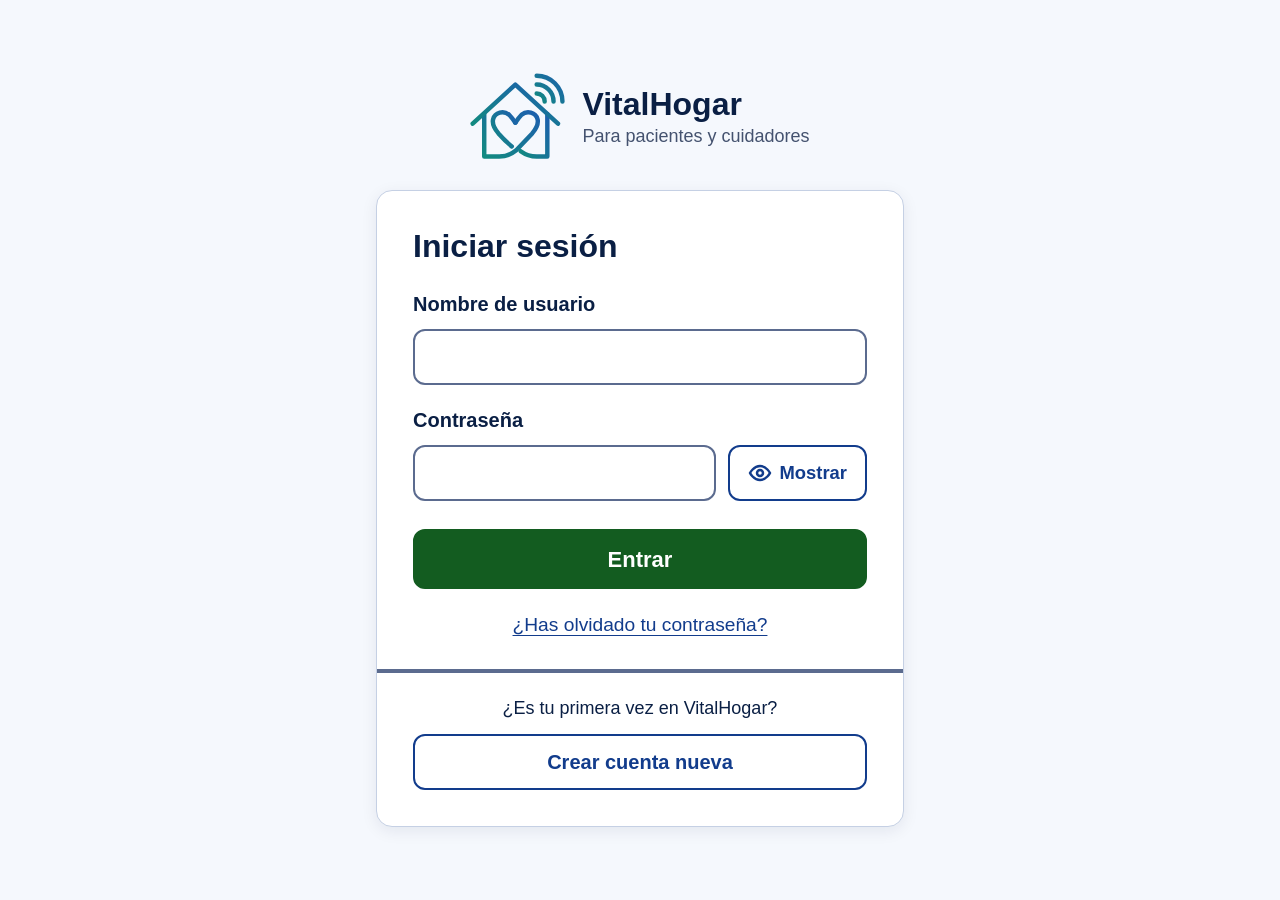
==== commit 5919a20a: "feedback 3" ====
--- a/index.html
+++ b/index.html
@@ -17,10 +17,6 @@
 
     <!-- ===== Contenido principal (sin barra lateral: no hay sesión) ===== -->
     <main class="contenido" id="contenido" tabindex="-1">
-      <header class="cabecera">
-        <h1>Iniciar sesión</h1>
-      </header>
-
       <div class="login-layout">
         <!-- Logo de VitalHogar con su degradado verde azulado → azul -->
         <div class="login-marca">
@@ -39,11 +35,15 @@
               <path d="M37.5 11.5a4.5 4.5 0 0 1 4.5 4.5M37.5 6.5a9.5 9.5 0 0 1 9.5 9.5M37.5 1.5A14.5 14.5 0 0 1 52 16"/>
             </g>
           </svg>
-          <p class="login-nombre">VitalHogar</p>
-          <p class="login-lema">Para pacientes y cuidadores</p>
+          <div>
+            <p class="login-nombre">VitalHogar</p>
+            <p class="login-lema">Para pacientes y cuidadores</p>
+          </div>
         </div>
 
         <form class="login" id="form-login" novalidate>
+          <h1>Iniciar sesión</h1>
+
           <div class="campo">
             <label for="login-usuario">Nombre de usuario</label>
             <input id="login-usuario" type="text" autocomplete="username" autocapitalize="none"
@@ -56,7 +56,14 @@
             <div class="campo-clave">
               <input id="login-clave" type="password" autocomplete="current-password"
                      aria-required="true" aria-describedby="error-login-clave">
-              <button class="boton btn-editar" type="button" id="ver-clave" aria-pressed="false">Mostrar</button>
+              <button class="boton btn-editar" type="button" data-ver-clave="login-clave" aria-pressed="false">
+                <svg viewBox="0 0 24 24" aria-hidden="true" focusable="false">
+                  <path d="M2 12s3.6-7 10-7 10 7 10 7-3.6 7-10 7-10-7-10-7Z"/>
+                  <circle cx="12" cy="12" r="3"/>
+                  <path class="ojo-tachado" d="M4 4l16 16" hidden/>
+                </svg>
+                <span class="ver-clave-texto">Mostrar</span>
+              </button>
             </div>
             <p class="campo-error" id="error-login-clave"></p>
           </div>
@@ -71,17 +78,9 @@
           <button class="btn-enlace" type="button" id="abrir-olvido" aria-haspopup="dialog">¿Has olvidado tu contraseña?</button>
 
           <div class="login-nuevo">
-            <p>¿Todavía no tienes cuenta?</p>
-            <button class="boton btn-anadir" type="button" id="abrir-registro" aria-haspopup="dialog">
-              <svg viewBox="0 0 24 24" aria-hidden="true" focusable="false">
-                <circle cx="12" cy="12" r="10"/>
-                <path d="M12 7v10M7 12h10"/>
-              </svg>
-              Crear cuenta nueva
-            </button>
-          </div>
-
-          <p class="login-pie"><a class="enlace-pie" href="accesibilidad.html">Accesibilidad</a></p>
+            <p>¿Es tu primera vez en VitalHogar?</p>
+            <a class="boton btn-anadir" href="registro.html">Crear cuenta nueva</a>
+          </div>
         </form>
       </div>
     </main>
@@ -89,128 +88,6 @@
 
   <!-- Región que lee el lector de pantalla cuando algo cambia (WCAG 4.1.3) -->
   <p class="sr-only" id="anuncio" aria-live="polite"></p>
-
-  <!-- ===== Crear cuenta: datos → verificar el teléfono por SMS → cuenta creada ===== -->
-  <dialog class="dialogo dialogo-editar dialogo-form dialogo-registro" id="dialogo-registro" aria-labelledby="registro-titulo">
-    <button class="boton btn-cerrar" type="button" id="cerrar-registro" aria-label="Cerrar sin crear la cuenta" title="Cerrar sin crear la cuenta">
-      <svg viewBox="0 0 24 24" aria-hidden="true" focusable="false"><path d="M6 6l12 12M18 6 6 18"/></svg>
-    </button>
-    <h2 id="registro-titulo">Crear cuenta nueva</h2>
-    <p class="pasos-indicador" id="registro-indicador">Paso 1 de 2</p>
-
-    <!-- Paso 1: datos de la cuenta -->
-    <form class="form-nuevo" id="form-registro" data-paso="datos" novalidate>
-      <fieldset class="opciones-perfil">
-        <legend>¿Quién va a usar la cuenta?</legend>
-        <label class="opcion-perfil">
-          <input type="radio" name="tipo" value="paciente" checked>
-          <span>
-            <svg viewBox="0 0 48 48" aria-hidden="true" focusable="false">
-              <circle cx="24" cy="17" r="8"/>
-              <path d="M8 42c2-10 9-14 16-14s14 4 16 14"/>
-            </svg>
-            <span class="opcion-texto">Paciente</span>
-          </span>
-        </label>
-        <label class="opcion-perfil">
-          <input type="radio" name="tipo" value="cuidador">
-          <span>
-            <svg viewBox="0 0 48 48" aria-hidden="true" focusable="false">
-              <circle cx="24" cy="19" r="7"/>
-              <path d="M15 13c3-5 15-5 18 0l-2 3H17z"/>
-              <path d="M8 43c2-10 9-14 16-14s14 4 16 14"/>
-              <path d="M24 33v6M21 36h6"/>
-            </svg>
-            <span class="opcion-texto">Cuidador</span>
-          </span>
-        </label>
-      </fieldset>
-
-      <div class="campos-2">
-        <div class="campo">
-          <label for="reg-nombre">Nombre y apellidos</label>
-          <input id="reg-nombre" type="text" autocomplete="name" aria-required="true" aria-describedby="error-reg-nombre">
-          <p class="campo-error" id="error-reg-nombre"></p>
-        </div>
-
-        <div class="campo">
-          <label for="reg-usuario">Nombre de usuario</label>
-          <p class="campo-pista" id="pista-reg-usuario">Sin espacios. Lo usarás para entrar.</p>
-          <input id="reg-usuario" type="text" autocomplete="username" autocapitalize="none" aria-required="true"
-                 aria-describedby="pista-reg-usuario error-reg-usuario">
-          <p class="campo-error" id="error-reg-usuario"></p>
-        </div>
-      </div>
-
-      <div class="campo">
-        <label for="reg-telefono">Teléfono móvil</label>
-        <p class="campo-pista" id="pista-reg-telefono">9 cifras, sin el +34. Te enviaremos un SMS para comprobarlo.</p>
-        <div class="campo-tel">
-          <span class="prefijo" aria-hidden="true">+34</span>
-          <input id="reg-telefono" type="tel" inputmode="tel" autocomplete="tel-national" aria-required="true"
-                 aria-describedby="pista-reg-telefono error-reg-telefono">
-        </div>
-        <p class="campo-error" id="error-reg-telefono"></p>
-      </div>
-
-      <div class="campos-2">
-        <div class="campo">
-          <label for="reg-clave">Contraseña</label>
-          <p class="campo-pista" id="pista-reg-clave">Al menos 6 caracteres.</p>
-          <input id="reg-clave" type="password" autocomplete="new-password" aria-required="true"
-                 aria-describedby="pista-reg-clave error-reg-clave">
-          <p class="campo-error" id="error-reg-clave"></p>
-        </div>
-
-        <div class="campo">
-          <label for="reg-clave2">Repite la contraseña</label>
-          <p class="campo-pista" aria-hidden="true">&nbsp;</p>
-          <input id="reg-clave2" type="password" autocomplete="new-password" aria-required="true"
-                 aria-describedby="error-reg-clave2">
-          <p class="campo-error" id="error-reg-clave2"></p>
-        </div>
-      </div>
-
-      <label class="check">
-        <input type="checkbox" data-mostrar="reg-clave reg-clave2">
-        Mostrar contraseñas
-      </label>
-
-      <div class="dialogo-botones">
-        <button class="boton" type="button" data-cerrar>Cancelar</button>
-        <button class="boton btn-confirmar" type="submit">Continuar</button>
-      </div>
-    </form>
-
-    <!-- Paso 2: código recibido por SMS -->
-    <form class="form-nuevo" id="form-verificar" data-paso="sms" novalidate hidden>
-      <p class="form-texto" id="verificar-texto"></p>
-      <p class="demo-sms" id="verificar-demo"></p>
-
-      <div class="campo">
-        <label for="ver-codigo">Código del SMS</label>
-        <input id="ver-codigo" class="input-codigo" type="text" inputmode="numeric" autocomplete="one-time-code"
-               maxlength="7" aria-required="true" aria-describedby="verificar-texto error-ver-codigo">
-        <p class="campo-error" id="error-ver-codigo"></p>
-      </div>
-
-      <div class="dialogo-botones">
-        <button class="boton" type="button" id="registro-atras">Cambiar mis datos</button>
-        <button class="boton" type="button" id="registro-reenviar">Reenviar SMS</button>
-        <button class="boton btn-confirmar" type="submit">Verificar</button>
-      </div>
-    </form>
-
-    <!-- Fin: cuenta creada -->
-    <div class="paso-fin" data-paso="fin" hidden>
-      <span class="icono-ok" aria-hidden="true">
-        <svg viewBox="0 0 24 24" focusable="false"><path d="m5 12 5 5 9-10"/></svg>
-      </span>
-      <p id="registro-fin-texto"></p>
-      <button class="boton btn-confirmar btn-entrar" type="button" id="registro-entrar"
-              aria-describedby="registro-fin-texto">Entrar</button>
-    </div>
-  </dialog>
 
   <!-- ===== Restablecer la contraseña: usuario → código SMS y nueva contraseña → hecho ===== -->
   <dialog class="dialogo dialogo-editar dialogo-form" id="dialogo-olvido" aria-labelledby="olvido-titulo">
@@ -287,92 +164,9 @@
   </dialog>
 
   <script src="comun.js"></script>
+  <script src="cuentas.js"></script>
   <script>
-    // ---------- Cuentas ----------
-    // Prototipo sin servidor: las cuentas se guardan en el navegador (la contraseña en claro,
-    // solo para la demo). Cuentas de prueba:
-    //   pacientes: mario / 1234, carmen / carmen123 · cuidadores: dara / 1234, paula / paula123
-    // "cuidadores": familiares vinculados al paciente, los que reciben su SOS (Mario → Dara)
-    const USUARIOS_INICIALES = {
-      mario: { nombre: "Mario", telefono: "655123456", clave: "1234", tipo: "paciente", cuidadores: ["dara"] },
-      dara: { nombre: "Dara", telefono: "677123456", clave: "1234", tipo: "cuidador" },
-      carmen: { nombre: "Carmen García", telefono: "612345678", clave: "carmen123", tipo: "paciente", cuidadores: ["paula"] },
-     paula: { nombre: "Paula Martín", telefono: "634567890", clave: "paula123", tipo: "cuidador" }
-    };
-    // Cada tipo de perfil entra en su propia aplicación
-    const DESTINOS = { paciente: "inicio.html", cuidador: "cuidador.html" };
-
-    let usuarios = { ...USUARIOS_INICIALES };
-    try { usuarios = { ...USUARIOS_INICIALES, ...JSON.parse(localStorage.getItem("usuarios")) }; } catch (e) {}
-
-    function guardarUsuarios() {
-      try { localStorage.setItem("usuarios", JSON.stringify(usuarios)); } catch (e) {}
-    }
-
-    function entrar(usuario) {
-      const u = usuarios[usuario];
-      // Las cuentas guardadas antes de existir la vinculación no la tienen: se toma la de ejemplo
-      const cuidadores = u.cuidadores || USUARIOS_INICIALES[usuario]?.cuidadores || [];
-      // Nombre y teléfono de esos familiares, para que el paciente los tenga en sus contactos
-      const familiares = cuidadores.filter(id => usuarios[id])
-        .map(id => ({ nombre: usuarios[id].nombre, telefono: usuarios[id].telefono }));
-      // La sesión se guarda solo mientras el navegador esté abierto (ver comun.js)
-      try {
-        sessionStorage.setItem("familiares", JSON.stringify(familiares));
-        sessionStorage.setItem("sesion", "abierta");
-        sessionStorage.setItem("usuario", usuario);
-        sessionStorage.setItem("cuidadores", JSON.stringify(cuidadores)); // a quién llega su SOS
-        sessionStorage.setItem("tipo-perfil", u.tipo);
-        sessionStorage.setItem("nombre-usuario", u.nombre);
-        sessionStorage.setItem("telefono-usuario", u.telefono); // para que el cuidador pueda llamarle si pulsa SOS
-      } catch (e) {}
-      location.href = DESTINOS[u.tipo];
-    }
-
-    // Usuarios sin mayúsculas ni espacios alrededor: "Carmen " y "carmen" son el mismo
-    const normalizar = texto => texto.trim().toLowerCase();
-    // "612 345 678", "+34612345678"… → "612345678"
-    const soloCifras = texto => texto.replace(/[\s.-]/g, "").replace(/^\+?34(?=\d{9}$)/, "");
-    const formatoTelefono = t => "+34 " + t.replace(/(\d{3})(\d{3})(\d{3})/, "$1 $2 $3");
-
-    // ---------- Errores en los campos ----------
-    // Cada campo tiene su <p id="error-ID">. El foco va al primer campo con error
-    // y el lector lee el mensaje porque está en su aria-describedby (WCAG 3.3.1).
-    function comprobar(reglas) {
-      let primero = null;
-      reglas.forEach(([id, mensaje]) => {
-        document.getElementById(id).setAttribute("aria-invalid", String(Boolean(mensaje)));
-        document.getElementById("error-" + id).textContent = mensaje || "";
-        if (mensaje && !primero) primero = id;
-      });
-      if (primero) document.getElementById(primero).focus();
-      return !primero;
-    }
-
-    function limpiarErrores(contenedor) {
-      contenedor.querySelectorAll(".campo-error").forEach(p => { p.textContent = ""; });
-      contenedor.querySelectorAll("[aria-invalid]").forEach(el => el.removeAttribute("aria-invalid"));
-    }
-
-    const errorClave = valor => valor.length < 6 ? "La contraseña debe tener al menos 6 caracteres" : "";
-    const errorRepetir = (valor, original) => valor !== original ? "Las contraseñas no coinciden" : "";
-
-    // ---------- SMS (simulado) ----------
-    // Sin servidor no se puede mandar el SMS: el código se muestra en un recuadro de prueba
-    function enviarSms(demo) {
-      const codigo = String(crypto.getRandomValues(new Uint32Array(1))[0] % 1000000).padStart(6, "0");
-      demo.textContent = `Prototipo: el SMS llegaría al móvil. Tu código es ${codigo}`;
-      return codigo;
-    }
-
     // ---------- Ventanas por pasos ----------
-    // Solo se ve el paso activo; el foco va a su primer campo o botón
-    function mostrarPaso(dialogo, paso, indicador) {
-      dialogo.querySelectorAll("[data-paso]").forEach(p => { p.hidden = p.dataset.paso !== paso; });
-      dialogo.querySelector(".pasos-indicador").textContent = indicador;
-      dialogo.querySelector(`[data-paso="${paso}"]`).querySelector("input, button:not([data-cerrar])").focus();
-    }
-
     function abrirDialogo(dialogo, primerPaso) {
       dialogo.querySelectorAll("form").forEach(f => f.reset());
       dialogo.querySelectorAll("[data-mostrar]").forEach(mostrarClaves);
@@ -384,26 +178,10 @@
     document.querySelectorAll("[data-cerrar]").forEach(b =>
       b.addEventListener("click", () => b.closest("dialog").close()));
 
-    // "Mostrar contraseñas": cambia el tipo de los campos que indica data-mostrar
-    function mostrarClaves(check) {
-      check.dataset.mostrar.split(" ").forEach(id => {
-        document.getElementById(id).type = check.checked ? "text" : "password";
-      });
-    }
-    document.querySelectorAll("[data-mostrar]").forEach(c => c.addEventListener("change", () => mostrarClaves(c)));
-
     // ---------- Iniciar sesión ----------
     const loginUsuario = document.getElementById("login-usuario");
     const loginClave = document.getElementById("login-clave");
     const errorLogin = document.getElementById("error-login");
-
-    const verClave = document.getElementById("ver-clave");
-    verClave.addEventListener("click", () => {
-      const visible = loginClave.type === "password";
-      loginClave.type = visible ? "text" : "password";
-      verClave.setAttribute("aria-pressed", String(visible));
-      verClave.textContent = visible ? "Ocultar" : "Mostrar";
-    });
 
     document.getElementById("form-login").addEventListener("submit", e => {
       e.preventDefault();
@@ -421,87 +199,6 @@
         return;
       }
       entrar(usuario);
-    });
-
-    // ---------- Crear cuenta ----------
-    const dialogoRegistro = document.getElementById("dialogo-registro");
-    const regTelefono = document.getElementById("reg-telefono");
-    let nuevaCuenta = null;   // datos del paso 1, a la espera de verificar el teléfono
-    let codigoRegistro = null;
-
-    document.getElementById("abrir-registro").addEventListener("click", () => abrirDialogo(dialogoRegistro, "datos"));
-    document.getElementById("cerrar-registro").addEventListener("click", () => dialogoRegistro.close());
-
-    function pedirCodigoRegistro() {
-      codigoRegistro = enviarSms(document.getElementById("verificar-demo"));
-      document.getElementById("verificar-texto").innerHTML =
-        `Hemos enviado un SMS con un código de 6 cifras al <strong>${formatoTelefono(nuevaCuenta.telefono)}</strong>. Escríbelo aquí.`;
-    }
-
-    document.getElementById("form-registro").addEventListener("submit", e => {
-      e.preventDefault();
-      const nombre = document.getElementById("reg-nombre").value.trim();
-      const usuario = normalizar(document.getElementById("reg-usuario").value);
-      const telefono = soloCifras(regTelefono.value);
-      const clave = document.getElementById("reg-clave").value;
-      const clave2 = document.getElementById("reg-clave2").value;
-
-      const ok = comprobar([
-        ["reg-nombre", nombre ? "" : "Escribe tu nombre y apellidos"],
-        ["reg-usuario", !usuario ? "Escribe un nombre de usuario"
-          : !/^[a-z0-9._ñ-]{3,}$/.test(usuario) ? "Usa al menos 3 letras o números, sin espacios"
-          : usuarios[usuario] ? "Ese nombre de usuario ya existe. Prueba con otro" : ""],
-        ["reg-telefono", !telefono ? "Escribe tu teléfono móvil"
-          : !/^[67]\d{8}$/.test(telefono) ? "Escribe un móvil de 9 cifras que empiece por 6 o 7" : ""],
-        ["reg-clave", errorClave(clave)],
-        ["reg-clave2", errorRepetir(clave2, clave)]
-      ]);
-      if (!ok) return;
-
-      const tipo = new FormData(e.target).get("tipo");
-      nuevaCuenta = { usuario, nombre, telefono, clave, tipo };
-      pedirCodigoRegistro();
-      document.getElementById("form-verificar").reset();
-      limpiarErrores(document.getElementById("form-verificar"));
-      mostrarPaso(dialogoRegistro, "sms", "Paso 2 de 2: verificar el teléfono");
-    });
-
-    document.getElementById("registro-reenviar").addEventListener("click", () => {
-      pedirCodigoRegistro();
-      anunciar("Te hemos enviado un SMS nuevo");
-    });
-    document.getElementById("registro-atras").addEventListener("click", () => {
-      mostrarPaso(dialogoRegistro, "datos", "Paso 1 de 2");
-    });
-
-    document.getElementById("form-verificar").addEventListener("submit", e => {
-      e.preventDefault();
-      const codigo = document.getElementById("ver-codigo").value.replace(/\s/g, "");
-      const ok = comprobar([
-        ["ver-codigo", !codigo ? "Escribe el código que te ha llegado por SMS"
-          : codigo !== codigoRegistro ? "El código no es correcto. Revisa el SMS o pide uno nuevo" : ""]
-      ]);
-      if (!ok) return;
-
-      const { usuario, ...datos } = nuevaCuenta;
-      usuarios[usuario] = datos;
-      guardarUsuarios();
-      // El perfil del paciente empieza con su nombre y su teléfono
-      if (datos.tipo === "paciente") {
-        let perfil = {};
-        try { perfil = JSON.parse(localStorage.getItem("perfil")) || {}; } catch (e) {}
-        try { localStorage.setItem("perfil", JSON.stringify({ ...perfil, nombre: datos.nombre, telefono: datos.telefono })); } catch (e) {}
-      }
-      document.getElementById("registro-fin-texto").textContent =
-        `Teléfono comprobado. Tu cuenta de ${datos.tipo} está lista, ${datos.nombre.split(" ")[0]}.`;
-      document.getElementById("registro-titulo").textContent = "Cuenta creada";
-      mostrarPaso(dialogoRegistro, "fin", "");
-      anunciar("Cuenta creada");
-    });
-
-    document.getElementById("registro-entrar").addEventListener("click", () => entrar(nuevaCuenta.usuario));
-    dialogoRegistro.addEventListener("close", () => {
-      document.getElementById("registro-titulo").textContent = "Crear cuenta nueva";
     });
 
     // ---------- Restablecer contraseña por SMS ----------
--- a/estilos.css
+++ b/estilos.css
@@ -14,20 +14,20 @@
   --icono: #123c8c;
 
   --azul: #123c8c;
-  --azul-hover: #0a2a66;
+  --azul-hover: #1d50b3; /* hover más claro que la base: blanco encima 7.4:1 */
   --azul-sombra: #061a40;
   --azul-claro: #e3ecfa;
 
   --boton: #ffffff;
-  --boton-hover: var(--azul-claro);
+  --boton-hover: #b9cff2; /* --texto encima 10:1 */
   --boton-sombra: #9fb3d9;
 
   --verde: #0d4a14;
-  --verde-hover: #08300d;
+  --verde-hover: #14631d; /* blanco encima 7.4:1 */
   --verde-sombra: #041d08;
 
   --rojo: #8b0000;
-  --rojo-hover: #5c0000;
+  --rojo-hover: #b00000; /* blanco encima 7.4:1 */
   --rojo-sombra: #3d0000;
   --sobre-rojo: #ffffff; /* texto encima del rojo */
   --sobre-verde: #ffffff; /* texto encima del verde */
@@ -45,10 +45,21 @@
   --foco-borde: #0a1f44;
 
   --radio: 16px;
+
+  /* Inicio de sesión. Sobre blanco: --campo-borde 5.3:1, --enlace 10.2:1.
+     Blanco sobre --entrar 8.1:1 · --texto-suave sobre --fondo 7.3:1. --linea es decorativa. */
+  --campo-borde: #5b6b8f;
+  --enlace: #123c8c;
+  --entrar: #135c20;
+  --entrar-hover: #0d4a14;
+  --texto-suave: #44526f;
+  --linea: #c5d0e4;
+
+  --error-texto: var(--rojo); /* sobre blanco 10:1 */
 }
 
 /* Tema oscuro: texto claro sobre azul noche
-   --texto sobre --blanco 14.5:1 · --borde sobre --blanco 7.4:1 · texto sobre hover 10.9:1 */
+   --texto sobre --blanco 14.5:1 · --borde sobre --blanco 7.4:1 · texto sobre hover 7.6:1 */
 html.oscuro {
   color-scheme: dark;
   --fondo: #0a1222;
@@ -57,7 +68,7 @@
   --borde: #8fb0ff;
   --icono: #ffffff;
   --boton: #14203a;
-  --boton-hover: #22345c;
+  --boton-hover: #344b80;
   --boton-sombra: #000000;
   --foco-borde: #ffffff;
 
@@ -74,6 +85,13 @@
   --sobre-verde: #000000;
   --amarillo: #facc15;     /* negro encima 12:1 */
   --amarillo-borde: #facc15;
+  --campo-borde: #8fb0ff;
+  --enlace: #8fb0ff;
+  --entrar: #4ade80;
+  --entrar-hover: #86efac;
+  --texto-suave: #c8d4ee;
+  --linea: #33466f;
+  --error-texto: #ffb3b3; /* más claro que --rojo: sobre --blanco supera 7:1 */
 }
 
 /* Alto contraste: blanco y negro (21:1), salvo el rojo y el verde, que se mantienen
@@ -89,7 +107,7 @@
   --azul-hover: #333333;
   --azul-sombra: #888888;
   --boton: #ffffff;
-  --boton-hover: #d9d9d9;
+  --boton-hover: #bdbdbd;
   --boton-sombra: #888888;
   --verde: #005c00;
   --verde-hover: #003d00;
@@ -103,6 +121,12 @@
   --amarillo-borde: #000000;
   --foco: #ffffff;
   --foco-borde: #000000;
+  --campo-borde: #000000;
+  --enlace: #000000;
+  --entrar: #005c00;
+  --entrar-hover: #003d00;
+  --texto-suave: #000000;
+  --linea: #000000;
 }
 
 * {
@@ -149,6 +173,11 @@
   overflow: hidden;
   clip: rect(0 0 0 0);
   white-space: nowrap;
+}
+
+/* Los avisos que van tras .app (100 % de alto) alargarían la página 1 px y saldría scroll */
+body > .sr-only {
+  top: 0;
 }
 
 /* Enlace "Saltar al contenido": fuera de la pantalla hasta que recibe el foco */
@@ -204,6 +233,21 @@
   background: var(--base-hover);
 }
 
+/* El hover también se ve sin depender del color: anillo por dentro, en el color del texto
+   del botón, para que contraste siempre y ningún contenedor lo recorte.
+   Solo con ratón: en pantallas táctiles se quedaría marcado después de tocar. */
+@media (hover: hover) {
+  .boton:hover:not(:disabled):not(:focus-visible) {
+    outline: 3px solid currentColor;
+    outline-offset: -6px;
+  }
+
+  .campo input:hover:not(:focus-visible),
+  .campo textarea:hover:not(:focus-visible) {
+    box-shadow: inset 0 0 0 2px var(--borde);
+  }
+}
+
 /* Al pulsar: relieve hacia dentro, sin movimiento */
 .boton:active {
   box-shadow:
@@ -261,7 +305,8 @@
 /* ===== Estructura ===== */
 .app {
   display: grid;
-  grid-template-columns: clamp(190px, 15vw, 230px) minmax(0, 1fr);
+  /* El menú lateral crece con la letra para que "Medicación" quepa en todos los tamaños */
+  grid-template-columns: max(clamp(190px, 15vw, 230px), 9.75rem) minmax(0, 1fr);
   min-height: 100vh;
   min-height: 100dvh;
 }
@@ -269,6 +314,11 @@
 /* Inicio de sesión: sin barra lateral, el contenido ocupa todo el ancho */
 body[data-pagina="login"] .app {
   grid-template-columns: minmax(0, 1fr);
+}
+
+body[data-pagina="login"] .contenido {
+  padding-top: 16px;
+  padding-bottom: 16px;
 }
 
 /* ===== Barra lateral ===== */
@@ -428,6 +478,25 @@
   gap: 20px;
 }
 
+/* Pestaña de accesibilidad: pegada al borde superior, plana arriba y redonda abajo */
+.btn-a11y {
+  align-self: flex-start;
+  margin-top: calc(-1 * var(--pad-top));
+  width: clamp(60px, 9vh, 80px);
+  height: clamp(76px, 12vh, 104px);
+  border-top: 0;
+  border-radius: 0 0 999px 999px;
+  display: grid;
+  place-items: end center;
+  padding-bottom: 10px;
+}
+
+.btn-a11y svg {
+  width: 78%;
+  height: auto;
+  aspect-ratio: 1;
+}
+
 .avatar {
   width: clamp(48px, 8vh, 70px);
   height: clamp(48px, 8vh, 70px);
@@ -520,7 +589,7 @@
 .inicio-acciones {
   flex: 1;
   display: grid;
-  grid-template-columns: 1fr 1fr;
+  grid-template-columns: 2fr 1fr; /* Mi casa, más ancha · Llamar, más pequeño */
   gap: 24px;
   padding-bottom: 6px; /* hueco para la sombra del relieve */
 }
@@ -545,9 +614,30 @@
   stroke-width: 3;
 }
 
+/* Icono y título ocupan la primera fila entera: el estado siempre queda debajo */
+.accion-fila {
+  flex: 0 0 100%;
+  display: flex;
+  align-items: center;
+  justify-content: center;
+  gap: 20px;
+}
+
+.boton.btn-llamar.accion-grande {
+  font-size: clamp(1.3rem, 4vh, 1.9rem);
+}
+
+/* Puertas, ventanas, luces y temperatura: dos por fila, cada una con su icono y su color */
+.casa-estados {
+  flex: 0 0 100%;
+  display: grid;
+  grid-template-columns: repeat(2, minmax(0, 1fr));
+  gap: 12px;
+}
+
 .accion-grande .estado {
-  width: auto;
-  padding: 4px 16px;
+  gap: 8px;
+  padding: 6px 10px;
   white-space: normal;
   font-size: clamp(1.1rem, 3vh, 1.4rem);
 }
@@ -575,6 +665,14 @@
   background: var(--boton-hover);
 }
 
+.med-botones {
+  display: flex;
+  flex-wrap: wrap;
+  justify-content: flex-end;
+  align-items: stretch;
+  gap: 16px;
+}
+
 /* Enlace "estirado": su zona de pulsación cubre toda la tarjeta */
 .med-enlace {
   color: inherit;
@@ -600,10 +698,17 @@
   box-shadow: 0 0 0 5px var(--foco);
 }
 
-/* El botón Pendiente queda por encima del enlace y sigue funcionando aparte */
-.medicacion .btn-pendiente {
+/* Los botones quedan por encima del enlace y siguen funcionando aparte */
+.medicacion .btn-pendiente,
+.medicacion .btn-foto {
   position: relative;
   z-index: 1;
+}
+
+.medicacion .btn-foto {
+  padding: 1.2vh 24px;
+  border-radius: 16px;
+  font-size: clamp(1.1rem, 3.4vh, 1.5rem);
 }
 
 .hora {
@@ -696,6 +801,118 @@
   stroke-width: 3;
 }
 
+/* ===== Menú de accesibilidad (compacto para que quepa sin desplazarse) ===== */
+.dialogo-a11y {
+  width: min(500px, calc(100% - 32px));
+  padding: 20px 28px 24px;
+}
+
+.a11y-titulo {
+  display: flex;
+  align-items: center;
+  justify-content: center;
+  gap: 10px;
+}
+
+.dialogo .a11y-titulo {
+  font-size: 1.6rem;
+  margin-bottom: 8px;
+  padding: 0 52px; /* deja sitio a la X */
+}
+
+.a11y-titulo svg {
+  flex: none;
+  width: 1.3em;
+  height: 1.3em;
+  color: var(--icono);
+}
+
+.a11y-grupo {
+  border-top: 2px solid var(--borde);
+  padding: 12px 0 16px;
+}
+
+.a11y-grupo h3 {
+  display: flex;
+  align-items: center;
+  justify-content: center;
+  gap: 8px;
+  font-size: 1.25rem;
+  font-weight: 400;
+  margin-bottom: 10px;
+}
+
+.a11y-grupo h3 svg {
+  width: 1.5em;
+  height: 1.5em;
+  color: var(--icono);
+}
+
+/* −  (valor)  + */
+.a11y-fila {
+  display: flex;
+  justify-content: center;
+  align-items: center;
+  gap: 24px;
+}
+
+.a11y-paso {
+  width: 72px;
+  height: 56px;
+  font-size: 2rem;
+  font-weight: 700;
+  line-height: 1;
+}
+
+.a11y-valor {
+  min-width: 100px;
+  font-size: 1.2rem;
+  text-align: center;
+}
+
+/* Los dos temas en una sola fila */
+.a11y-temas {
+  display: grid;
+  grid-template-columns: 1fr 1fr;
+  gap: 14px;
+}
+
+.a11y-tema {
+  min-height: 52px;
+  padding: 8px 12px;
+  font-size: 1.1rem;
+}
+
+/* Opción activada: fondo azul, texto blanco y marca ✓ (no depende solo del color) */
+.a11y-tema[aria-pressed="true"] {
+  --base: var(--azul);
+  --base-hover: var(--azul-hover);
+  color: #ffffff;
+}
+
+.a11y-tema[aria-pressed="true"]::before {
+  content: "✓ " / "";
+}
+
+.dialogo-a11y .dialogo-botones {
+  border-top: 2px solid var(--borde);
+  padding-top: 18px;
+  gap: 14px;
+}
+
+.dialogo-a11y .dialogo-botones .boton {
+  padding: 12px 20px;
+  min-width: 150px;
+  font-size: 1.15rem;
+}
+
+/* En pantallas muy estrechas los temas van uno debajo de otro */
+@media (max-width: 400px) {
+  .a11y-temas {
+    grid-template-columns: 1fr;
+  }
+}
+
 /* ===== Ventana SOS: fondo difuminado, círculo rojo grande y Cancelar con cuenta atrás ===== */
 .dialogo-sos {
   width: min(720px, calc(100% - 32px));
@@ -896,6 +1113,27 @@
 .foto-pastilla figcaption {
   margin-top: 12px;
   font-size: 1.2rem;
+}
+
+/* Foto de la caja: más grande para que se lea. La imagen trae mucho margen blanco alrededor:
+   el marco la encuadra (ampliada al 130 % y desplazada hasta centrar la caja) */
+.dialogo-foto:has(.foto-caja) {
+  width: min(720px, calc(100% - 32px));
+}
+
+.foto-marco {
+  overflow: hidden;
+  aspect-ratio: 2 / 1;
+  border-radius: 14px;
+  background: #ffffff;
+}
+
+.foto-caja img {
+  width: 130%;
+  max-width: none;
+  height: auto;
+  margin: -44.4% 0 0 -12.9%;
+  border-radius: 0;
 }
 
 /* ===== Página Mi casa =====
@@ -1203,8 +1441,20 @@
   line-height: 1.4;
 }
 
-.campo [aria-invalid="true"] {
+.campo [aria-invalid="true"],
+.login .campo input[aria-invalid="true"] {
   border-width: 4px;
+  border-color: var(--rojo);
+}
+
+.campo-tel:has([aria-invalid="true"]) .prefijo {
+  border-color: var(--rojo);
+  border-width: 4px 0 4px 4px;
+}
+
+/* Paciente / Cuidador sin elegir: las dos tarjetas, con el borde rojo */
+.opciones-perfil[aria-invalid="true"] .opcion-perfil > span {
+  border: 4px solid var(--rojo);
 }
 
 .campo .campo-pista {
@@ -1212,13 +1462,10 @@
   font-size: 1.05rem;
 }
 
-/* Error: bloque rojo con icono y texto (no depende solo del color, WCAG 1.4.1) */
+/* Error: texto rojo con icono (no depende solo del color, WCAG 1.4.1) */
 .campo .campo-error {
-  margin: 8px 0 0;
-  padding: 6px 12px;
-  background: var(--rojo);
-  color: var(--sobre-rojo);
-  border-radius: 8px;
+  margin: 6px 0 0;
+  color: var(--error-texto);
   font-size: 1.1rem;
   font-weight: 700;
 }
@@ -1442,12 +1689,6 @@
   white-space: nowrap;
 }
 
-.perfil-pie {
-  display: flex;
-  justify-content: center;
-  padding-bottom: 6px;
-}
-
 .btn-salir {
   display: inline-flex;
   align-items: center;
@@ -1464,6 +1705,19 @@
   flex: none;
 }
 
+/* Cerrar sesión en la cabecera del perfil, a la izquierda de accesibilidad y el avatar */
+.cabecera {
+  gap: 16px;
+}
+
+.cabecera .btn-salir {
+  flex: none;
+  margin-left: auto;
+  min-height: 52px;
+  padding: 8px 22px;
+  font-size: 1.2rem;
+}
+
 /* ===== Inicio de sesión (compartido por pacientes y cuidadores) ===== */
 
 /* Colores del logo: degradado verde azulado → azul, como el original.
@@ -1486,41 +1740,43 @@
 .logo-color-1 { stop-color: var(--logo-1); }
 .logo-color-2 { stop-color: var(--logo-2); }
 
-/* Logo a la izquierda y formulario a la derecha */
+/* Una sola columna en el centro de la página: logo arriba y formulario debajo */
 .login-layout {
   flex: 1;
   min-height: 0;
   width: 100%;
-  max-width: 1100px;
+  max-width: 528px;
   margin: 0 auto;
   display: grid;
-  grid-template-columns: 1fr minmax(380px, 560px);
-  align-items: center;
-  gap: 48px;
+  grid-template-columns: minmax(0, 1fr);
+  align-content: center;
+  justify-items: center;
+  gap: 28px;
 }
 
 .login-marca {
   display: flex;
-  flex-direction: column;
-  align-items: center;
-  gap: 4px;
-  text-align: center;
+  flex-wrap: wrap;
+  justify-content: center;
+  align-items: center;
+  gap: 8px 16px;
 }
 
 .logo-grande {
-  width: min(260px, 70%);
+  flex: none;
+  width: 96px;
   height: auto;
-  margin-bottom: 12px;
 }
 
 .login-nombre {
-  font-size: clamp(2rem, 6vh, 3rem);
+  font-size: 2rem;
   font-weight: 700;
   line-height: 1.2;
 }
 
 .login-lema {
-  font-size: 1.3rem;
+  color: var(--texto-suave);
+  font-size: 1.125rem;
 }
 
 /* Parece un enlace (subrayado) pero es un botón: abre una ventana */
@@ -1538,7 +1794,10 @@
   cursor: pointer;
 }
 
-.btn-enlace:hover {
+.btn-enlace:hover,
+.enlace-pie:hover {
+  background: var(--boton-hover);
+  border-radius: 8px;
   text-decoration-thickness: 3px;
 }
 
@@ -1546,10 +1805,12 @@
   display: flex;
   flex-direction: column;
   align-items: center;
-  gap: 10px;
-  padding-top: 18px;
-  border-top: 2px solid var(--borde);
-  font-size: 1.2rem;
+  gap: 12px;
+  /* La línea va de borde a borde de la tarjeta: se sale de su relleno */
+  margin-inline: calc(-1 * var(--login-pad));
+  padding: 22px var(--login-pad) 0;
+  border-top: 4px solid var(--campo-borde);
+  text-align: center;
 }
 
 .login-nuevo .btn-anadir {
@@ -1558,7 +1819,6 @@
 }
 
 /* Crear cuenta y restablecer contraseña: ventanas por pasos */
-.dialogo-registro,
 .dialogo-pautas {
   width: min(760px, calc(100% - 32px));
 }
@@ -1572,14 +1832,16 @@
   display: none;
 }
 
-.dialogo .form-texto {
+.dialogo .form-texto,
+.login .form-texto {
   margin: 0;
   font-size: 1.2rem;
   text-align: left;
 }
 
 /* Recuadro de prueba con el código (en la versión real llega por SMS) */
-.dialogo .demo-sms {
+.dialogo .demo-sms,
+.login .demo-sms {
   margin: 0;
   padding: 10px 14px;
   border: 2px dashed var(--borde);
@@ -2169,29 +2431,15 @@
   font-weight: 700;
 }
 
-/* Perfil del paciente: aviso de quién puede cambiar los datos y enlace a Accesibilidad */
+/* Perfil del paciente: aviso de quién puede cambiar los datos */
 .perfil-nota {
   font-size: 1.2rem;
-}
-
-.perfil-pie {
-  flex-wrap: wrap;
-  align-items: center;
-  gap: 16px 32px;
 }
 
 .enlace-pie {
   color: var(--texto);
   font-size: 1.2rem;
   text-underline-offset: 4px;
-}
-
-.enlace-pie:hover {
-  text-decoration-thickness: 3px;
-}
-
-.login-pie {
-  text-align: center;
 }
 
 @media (max-width: 1199px), (max-height: 559px) {
@@ -2272,15 +2520,189 @@
 }
 
 .login {
-  width: min(100%, 560px);
+  --login-pad: 36px;
+  width: 100%;
   margin: 0;
-  padding: 32px;
+  padding: var(--login-pad);
   display: flex;
   flex-direction: column;
-  gap: 22px;
+  gap: 20px;
   background: var(--blanco);
-  border: 2px solid var(--borde);
-  border-radius: 20px;
+  border: 1px solid var(--linea);
+  border-radius: 16px;
+  box-shadow: 0 4px 16px rgba(10, 31, 68, 0.08);
+}
+
+.login h1 {
+  margin-bottom: 4px;
+  font-size: 2rem;
+  font-weight: 700;
+  line-height: 1.2;
+}
+
+.login .campo input {
+  min-height: 56px;
+  border-color: var(--campo-borde);
+}
+
+/* Separación suficiente para que el anillo de foco (7 px) no tape el título del campo */
+.login .campo label {
+  margin-bottom: 10px;
+}
+
+.login .campo input:focus-visible {
+  outline-offset: 3px;
+  box-shadow: 0 0 0 3px var(--foco);
+}
+
+/* El hueco del error general no ocupa sitio mientras no haya error */
+.login .campo:has(> .campo-error:only-child:empty) {
+  display: none;
+}
+
+/* Botones planos, sin el relieve del resto de la web. El foco conserva su anillo */
+.login .boton {
+  border-radius: 12px;
+  font-weight: 700;
+}
+
+.login .boton:not(:focus-visible):not(:active) {
+  box-shadow: none;
+}
+
+.login .btn-confirmar {
+  --base: var(--entrar);
+  --base-hover: var(--entrar-hover);
+  border-color: var(--entrar);
+}
+
+.login .btn-entrar {
+  margin-top: 8px;
+  min-height: 60px;
+  border-color: var(--entrar);
+  font-size: 1.375rem;
+}
+
+/* Mostrar y Crear cuenta: fondo blanco con borde y texto azules */
+.login .boton:not(.btn-confirmar) {
+  --base: var(--boton);
+  --base-hover: var(--boton-hover);
+  border-color: var(--borde);
+  color: var(--enlace);
+}
+
+.login .btn-anadir {
+  min-height: 56px;
+}
+
+.login .boton:not(.btn-confirmar):hover,
+.login .btn-enlace:hover {
+  color: var(--texto);
+}
+
+/* ===== Crear cuenta nueva: página propia con el mismo aspecto que el inicio de sesión ===== */
+/* Un campo por fila: ancho suficiente para que los errores ocupen una sola línea */
+.registro-layout {
+  max-width: 820px;
+  gap: 12px;
+}
+
+.registro-layout .logo-grande {
+  width: 64px;
+}
+
+.registro {
+  padding: 12px var(--login-pad) 20px;
+  gap: 8px;
+}
+
+.registro h1 {
+  margin: 0;
+}
+
+.registro .form-nuevo {
+  margin-top: 4px;
+  gap: 14px;
+}
+
+.registro .campo input {
+  min-height: 52px;
+}
+
+.registro .opciones-perfil legend {
+  margin-bottom: 4px;
+}
+
+/* Paciente / Cuidador en horizontal: icono y texto en la misma línea */
+.registro .opcion-perfil > span {
+  flex-direction: row;
+  justify-content: center;
+  gap: 10px;
+  padding: 8px 12px;
+}
+
+.registro .opcion-perfil svg {
+  width: 32px;
+  height: 32px;
+}
+
+
+/* Enlace para retroceder, arriba de la tarjeta: al paso anterior o al inicio de sesión */
+.enlace-volver {
+  display: inline-flex;
+  align-items: center;
+  align-self: flex-start;
+  gap: 8px;
+  min-height: 44px;
+  margin-left: -10px;
+  padding: 6px 10px;
+  border-radius: 8px;
+  color: var(--enlace);
+  font-size: 1.125rem;
+  font-weight: 700;
+  text-underline-offset: 4px;
+}
+
+.enlace-volver svg {
+  flex: none;
+  width: 24px;
+  height: 24px;
+}
+
+.enlace-volver:hover {
+  background: var(--boton-hover);
+  color: var(--texto);
+  text-decoration-thickness: 3px;
+}
+
+/* Asterisco de los campos obligatorios (al lector se lo indica aria-required) */
+.obligatorio {
+  color: var(--rojo);
+  font-weight: 700;
+}
+
+.registro .campo-pista {
+  margin: 4px 0 0;
+  font-size: 1rem;
+}
+
+.registro .prefijo {
+  border-color: var(--campo-borde);
+}
+
+.registro .dialogo-botones .boton {
+  flex: 1 1 200px;
+  min-height: 56px;
+}
+
+.registro .paso-fin p {
+  font-size: 1.25rem;
+  text-align: center;
+}
+
+.login .btn-enlace {
+  margin-top: -8px;
+  color: var(--enlace);
 }
 
 .login-intro {
@@ -2317,23 +2739,92 @@
   }
 }
 
-/* Login en tableta y móvil: el logo encima del formulario */
-@media (max-width: 999px) {
+/* Login en ventanas bajas (portátiles): más compacto para que quepa sin scroll.
+   Los controles siguen midiendo 44 px o más. Si no cabe (letra grande, errores),
+   la página puede hacer scroll: nunca se recorta el contenido (WCAG 1.4.10). */
+@media (max-height: 799px) {
+  body[data-pagina="login"] .contenido {
+    padding-top: 8px;
+    padding-bottom: 8px;
+  }
+
   .login-layout {
-    flex: none;
-    grid-template-columns: 1fr;
-    justify-items: center;
-    gap: 24px;
+    gap: 8px;
   }
 
   .logo-grande {
-    width: 140px;
+    width: 80px;
+  }
+
+  .login-nombre {
+    font-size: 1.5rem;
+  }
+
+  .login-lema {
+    font-size: 1rem;
+    line-height: 1.2;
+  }
+
+  .login {
+    --login-pad: 24px;
+    padding: 14px var(--login-pad);
+    gap: 12px;
+  }
+
+  .login h1 {
+    margin-bottom: 0;
+    font-size: 1.5rem;
+  }
+
+  .login .campo label {
+    font-size: 1.125rem;
+  }
+
+  .login .campo input {
+    min-height: 46px;
+    padding: 6px 14px;
+  }
+
+  .login .btn-entrar {
+    margin-top: 4px;
+    min-height: 50px;
+    font-size: 1.25rem;
+  }
+
+  .login .btn-enlace {
+    margin-top: -4px;
+    min-height: 44px;
+    padding: 4px 12px;
+    font-size: 1.125rem;
+  }
+
+  .login-nuevo {
+    gap: 4px;
+    padding-top: 8px;
+    font-size: 1rem;
+  }
+
+  .login .btn-anadir {
+    min-height: 48px;
+    padding: 6px 24px;
+  }
+}
+
+/* Ventanas muy bajas: el logo cede sitio antes de que aparezca scroll */
+@media (max-height: 579px) {
+  .logo-grande {
+    width: 56px;
+  }
+
+  .login-layout {
+    gap: 4px;
   }
 }
 
 @media (max-width: 760px) {
   .login {
-    padding: 20px;
+    --login-pad: 20px;
+    padding: var(--login-pad);
   }
 
   .campos-2,
@@ -2931,14 +3422,39 @@
     gap: 12px;
   }
 
+  /* Móvil: título y botones en una fila, y Cerrar sesión debajo a todo el ancho */
+  .cabecera:has(.btn-salir) {
+    flex-wrap: wrap;
+  }
+
+  .cabecera:has(.btn-salir) h1 {
+    flex: 1 1 0;
+    min-width: 0;
+  }
+
+  .cabecera .btn-salir {
+    order: 1;
+    flex: 1 1 100%;
+    margin-left: 0;
+  }
+
   .medicacion {
     grid-template-columns: 1fr;
     text-align: center;
   }
 
+  .med-botones {
+    flex-direction: column;
+  }
+
   .inicio-acciones {
     grid-template-columns: 1fr;
     gap: 18px;
+  }
+
+  .accion-grande .estado {
+    flex-direction: column;
+    gap: 4px;
   }
 
   /* Ventanas a pantalla casi completa en el móvil */
@@ -3158,6 +3674,27 @@
   font-size: 2rem;
 }
 
+/* Con el menú y el SOS arriba, la pestaña ya no toca el borde de la pantalla:
+   pasa a ser un botón redondo como el avatar, para no montarse sobre el SOS */
+html.texto-grande .btn-a11y {
+  align-self: center;
+  width: clamp(48px, 8vh, 70px);
+  height: clamp(48px, 8vh, 70px);
+  margin-top: 0;
+  padding: 0;
+  border: 2px solid var(--borde);
+  border-radius: 50%;
+  place-items: center;
+}
+
+html.texto-grande .btn-a11y svg {
+  width: 70%;
+}
+
+html.texto-grande .med-botones {
+  flex-direction: column;
+}
+
 html.texto-grande .contenido,
 html.texto-grande body[data-pagina="login"] .contenido {
   padding: 16px 16px 32px;
@@ -3219,8 +3756,10 @@
   justify-items: stretch;
 }
 
-html.texto-grande .login-nombre {
+html.texto-grande .login-nombre,
+html.texto-grande .login h1 {
   font-size: 1.5rem;
+  overflow-wrap: anywhere;
 }
 
 html.texto-grande .medicacion,
@@ -3271,7 +3810,8 @@
 }
 
 html.texto-grande .login {
-  padding: 16px;
+  --login-pad: 16px;
+  padding: var(--login-pad);
 }
 
 html.texto-grande .estado,
@@ -3311,6 +3851,11 @@
 
 html.texto-grande .btn-salir {
   width: 100%;
+}
+
+html.texto-grande .cabecera .btn-salir {
+  order: 1;
+  margin-left: 0;
 }
 
 html.texto-grande .btn-anadir,
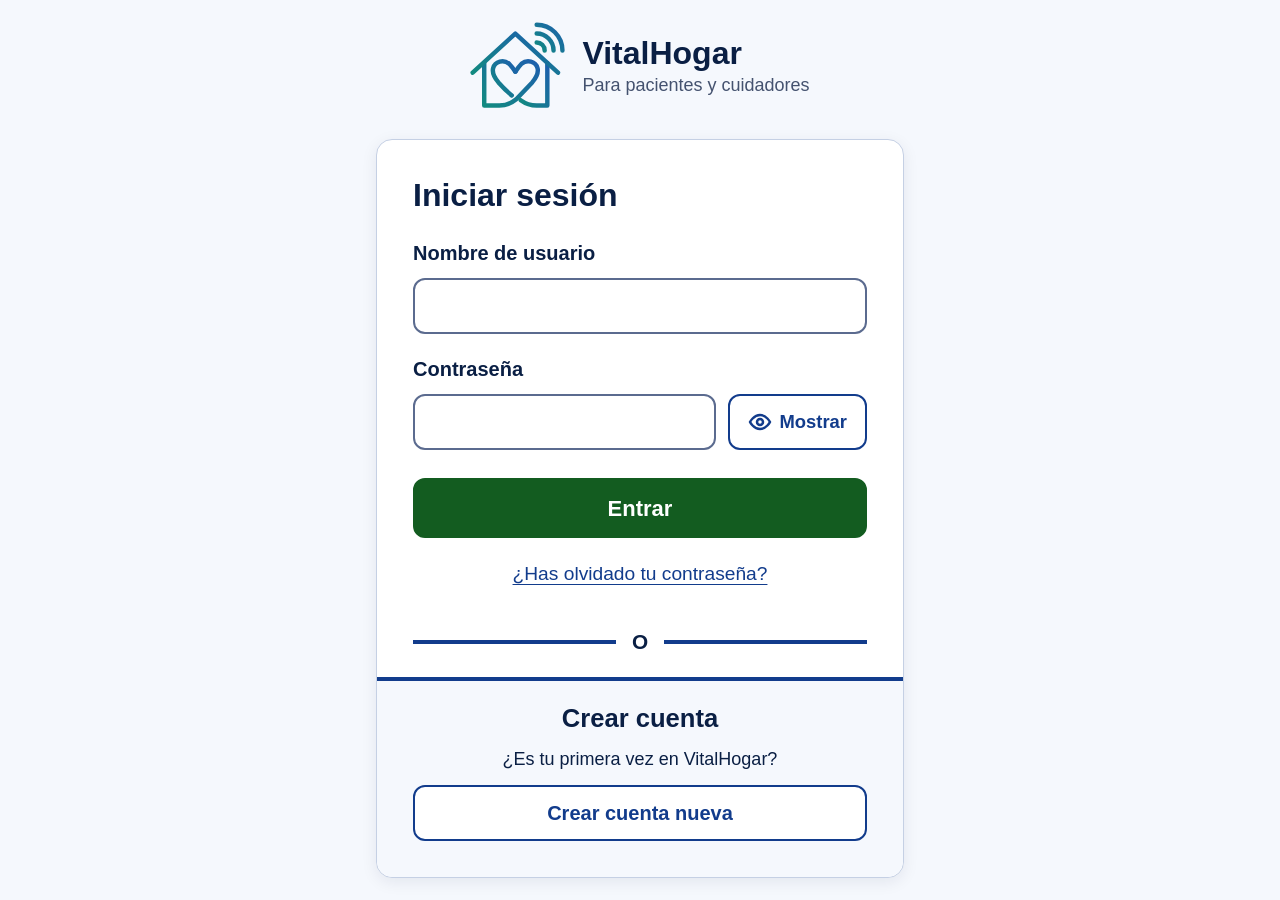
==== commit 426d9db6: "final" ====
--- a/index.html
+++ b/index.html
@@ -2,7 +2,7 @@
 <html lang="es">
 <head>
   <meta charset="UTF-8">
-  <meta name="viewport" content="width=device-width, initial-scale=1.0">
+  <meta name="viewport" content="width=device-width, initial-scale=1.0, viewport-fit=cover">
   <title>Iniciar sesión · VitalHogar</title>
   <meta name="description" content="Entrada a VitalHogar para pacientes y cuidadores.">
   <script src="preferencias.js"></script>
@@ -77,10 +77,15 @@
 
           <button class="btn-enlace" type="button" id="abrir-olvido" aria-haspopup="dialog">¿Has olvidado tu contraseña?</button>
 
-          <div class="login-nuevo">
+          <!-- Separación clara entre entrar y crear cuenta: línea gruesa con una "o"
+               y la parte de crear cuenta con otro fondo -->
+          <div class="login-separador" role="separator" aria-hidden="true"><span>o</span></div>
+
+          <section class="login-nuevo" aria-labelledby="titulo-nuevo">
+            <h2 id="titulo-nuevo">Crear cuenta</h2>
             <p>¿Es tu primera vez en VitalHogar?</p>
             <a class="boton btn-anadir" href="registro.html">Crear cuenta nueva</a>
-          </div>
+          </section>
         </form>
       </div>
     </main>
--- a/estilos.css
+++ b/estilos.css
@@ -382,6 +382,8 @@
 .nav-texto {
   font-size: 1.1rem;
   font-weight: 400;
+  text-transform: uppercase;
+  letter-spacing: 0.02em;
 }
 
 /* Apartado activo: fondo azul fuerte, texto e icono blancos y en negrita (10.2:1) */
@@ -482,19 +484,29 @@
 .btn-a11y {
   align-self: flex-start;
   margin-top: calc(-1 * var(--pad-top));
-  width: clamp(60px, 9vh, 80px);
-  height: clamp(76px, 12vh, 104px);
+  min-width: clamp(60px, 9vh, 80px);
+  height: clamp(92px, 14vh, 120px);
   border-top: 0;
-  border-radius: 0 0 999px 999px;
-  display: grid;
-  place-items: end center;
-  padding-bottom: 10px;
+  border-radius: 0 0 40px 40px;
+  display: flex;
+  flex-direction: column;
+  align-items: center;
+  justify-content: flex-end;
+  gap: 2px;
+  padding: 0 12px 12px;
 }
 
 .btn-a11y svg {
-  width: 78%;
+  width: clamp(40px, 6.5vh, 58px);
   height: auto;
   aspect-ratio: 1;
+}
+
+/* La palabra "Accesibilidad" debajo del icono */
+.a11y-texto {
+  font-size: 0.9rem;
+  font-weight: 700;
+  line-height: 1.1;
 }
 
 .avatar {
@@ -583,6 +595,11 @@
   font-size: 1.8rem;
   font-weight: 700;
   line-height: 1;
+  /* Mantener pulsado: sin seleccionar texto ni abrir el menú del navegador en el móvil */
+  user-select: none;
+  -webkit-user-select: none;
+  -webkit-touch-callout: none;
+  touch-action: manipulation;
 }
 
 /* ===== Inicio del paciente: medicación, llamar a un familiar y estado de la casa ===== */
@@ -623,8 +640,16 @@
   gap: 20px;
 }
 
+/* Llamar: más pequeño que el SOS para que la emergencia destaque más.
+   No se estira a la altura de "Mi casa": queda centrado y con tamaño limitado */
 .boton.btn-llamar.accion-grande {
-  font-size: clamp(1.3rem, 4vh, 1.9rem);
+  align-self: center;
+  justify-self: center;
+  width: 100%;
+  max-width: 300px;
+  min-height: 96px;
+  max-height: 24vh;
+  font-size: clamp(1.15rem, 3.2vh, 1.5rem);
 }
 
 /* Puertas, ventanas, luces y temperatura: dos por fila, cada una con su icono y su color */
@@ -906,8 +931,23 @@
   font-size: 1.15rem;
 }
 
+/* Restablecer con su icono (flecha circular hacia atrás) */
+.btn-reset {
+  display: inline-flex;
+  align-items: center;
+  justify-content: center;
+  gap: 10px;
+}
+
+.btn-reset svg {
+  width: 26px;
+  height: 26px;
+  flex: none;
+  stroke-width: 2.5;
+}
+
 /* En pantallas muy estrechas los temas van uno debajo de otro */
-@media (max-width: 400px) {
+@media (max-width: 360px) {
   .a11y-temas {
     grid-template-columns: 1fr;
   }
@@ -1280,9 +1320,18 @@
   font-size: 1rem;
 }
 
+/* Lugar y estado (Abierta, Cerrada…) juntos en la misma línea, encima de la pista */
+.disp-cabeza {
+  display: flex;
+  flex-wrap: wrap;
+  align-items: center;
+  gap: 4px 12px;
+  margin-bottom: 4px;
+}
+
 .disp .estado {
   width: auto;
-  margin-left: auto;
+  min-height: 40px;
   padding: 0 14px;
 }
 
@@ -1705,17 +1754,23 @@
   flex: none;
 }
 
-/* Cerrar sesión en la cabecera del perfil, a la izquierda de accesibilidad y el avatar */
+/* Cerrar sesión en la cabecera de todas las páginas, a la derecha del avatar */
 .cabecera {
   gap: 16px;
 }
 
-.cabecera .btn-salir {
+.perfiles .btn-salir {
   flex: none;
-  margin-left: auto;
-  min-height: 52px;
-  padding: 8px 22px;
-  font-size: 1.2rem;
+  gap: 8px;
+  min-height: clamp(48px, 8vh, 70px);
+  padding: 8px 18px;
+  font-size: 1.15rem;
+  white-space: nowrap;
+}
+
+.perfiles .btn-salir svg {
+  width: 26px;
+  height: 26px;
 }
 
 /* ===== Inicio de sesión (compartido por pacientes y cuidadores) ===== */
@@ -1801,16 +1856,42 @@
   text-decoration-thickness: 3px;
 }
 
+/* Separador entre "Iniciar sesión" y "Crear cuenta": línea gruesa con una "o" en medio */
+.login-separador {
+  display: flex;
+  align-items: center;
+  gap: 16px;
+  margin-top: 8px;
+  color: var(--texto);
+  font-size: 1.3rem;
+  font-weight: 700;
+  text-transform: uppercase;
+}
+
+.login-separador::before,
+.login-separador::after {
+  content: "";
+  flex: 1;
+  border-top: 4px solid var(--borde);
+}
+
+/* Crear cuenta: bloque con otro fondo que llega hasta los bordes de la tarjeta */
 .login-nuevo {
   display: flex;
   flex-direction: column;
   align-items: center;
   gap: 12px;
-  /* La línea va de borde a borde de la tarjeta: se sale de su relleno */
-  margin-inline: calc(-1 * var(--login-pad));
-  padding: 22px var(--login-pad) 0;
-  border-top: 4px solid var(--campo-borde);
+  margin: 0 calc(-1 * var(--login-pad)) calc(-1 * var(--login-pad));
+  padding: 22px var(--login-pad) var(--login-pad);
+  background: var(--fondo);
+  border-top: 4px solid var(--borde);
+  border-radius: 0 0 16px 16px;
   text-align: center;
+}
+
+.login-nuevo h2 {
+  font-size: 1.6rem;
+  line-height: 1.2;
 }
 
 .login-nuevo .btn-anadir {
@@ -3422,20 +3503,27 @@
     gap: 12px;
   }
 
-  /* Móvil: título y botones en una fila, y Cerrar sesión debajo a todo el ancho */
-  .cabecera:has(.btn-salir) {
-    flex-wrap: wrap;
-  }
-
-  .cabecera:has(.btn-salir) h1 {
+  /* Móvil: el título cede sitio a los botones de la cabecera */
+  .cabecera h1 {
     flex: 1 1 0;
     min-width: 0;
   }
 
-  .cabecera .btn-salir {
-    order: 1;
-    flex: 1 1 100%;
-    margin-left: 0;
+  /* Cerrar sesión compacto: icono encima y texto pequeño debajo */
+  .perfiles .btn-salir {
+    flex-direction: column;
+    gap: 2px;
+    width: 64px;
+    min-height: 52px;
+    padding: 4px;
+    font-size: 0.75rem;
+    line-height: 1.05;
+    text-align: center;
+  }
+
+  .perfiles .btn-salir svg {
+    width: 22px;
+    height: 22px;
   }
 
   .medicacion {
@@ -3552,7 +3640,7 @@
 
 /* Muy estrecho: los datos van debajo de su etiqueta y el SOS en su propia fila.
    Con muy poca altura la barra deja de ser fija para no tapar el contenido. */
-@media (max-width: 400px) {
+@media (max-width: 360px) {
   .datos {
     grid-template-columns: minmax(0, 1fr);
   }
@@ -3678,17 +3766,20 @@
    pasa a ser un botón redondo como el avatar, para no montarse sobre el SOS */
 html.texto-grande .btn-a11y {
   align-self: center;
-  width: clamp(48px, 8vh, 70px);
-  height: clamp(48px, 8vh, 70px);
+  min-width: 0;
+  height: auto;
+  min-height: clamp(48px, 8vh, 70px);
   margin-top: 0;
-  padding: 0;
+  padding: 4px 12px;
   border: 2px solid var(--borde);
-  border-radius: 50%;
-  place-items: center;
+  border-radius: 999px;
+  flex-direction: row;
+  justify-content: center;
+  gap: 6px;
 }
 
 html.texto-grande .btn-a11y svg {
-  width: 70%;
+  width: 36px;
 }
 
 html.texto-grande .med-botones {
@@ -3708,6 +3799,11 @@
 
 html.texto-grande .cabecera-izq {
   flex: 1 1 100%;
+}
+
+/* Accesibilidad, avatar y Cerrar sesión: si no caben en una línea, bajan */
+html.texto-grande .perfiles {
+  flex-wrap: wrap;
 }
 
 html.texto-grande .cabecera h1 {
@@ -3845,17 +3941,12 @@
 }
 
 html.texto-grande .btn-pendiente,
-html.texto-grande .btn-salir {
+html.texto-grande .dialogo .btn-salir {
   padding: 12px 16px;
 }
 
-html.texto-grande .btn-salir {
+html.texto-grande .dialogo .btn-salir {
   width: 100%;
-}
-
-html.texto-grande .cabecera .btn-salir {
-  order: 1;
-  margin-left: 0;
 }
 
 html.texto-grande .btn-anadir,
@@ -4059,3 +4150,665 @@
   background: #ffffff;
   transform-origin: top left;
 }
+
+/* =====================================================================
+   ADAPTACIÓN AL MÓVIL
+   Va al final para ganar a las reglas generales con la misma especificidad.
+   El diseño de texto grande (html.texto-grande) tiene más especificidad y sigue mandando.
+   · Medidas según el ancho: en vertical, las que dependen del alto (vh) salían enormes.
+   · La página es la única que se desplaza: nada de listas con scroll propio.
+   · Menos alto en cada elemento, sin bajar de 44 px en lo que se pulsa.
+   ===================================================================== */
+
+/* Zonas seguras (muesca y bordes curvos). Necesitan viewport-fit=cover en el HTML */
+body {
+  padding-left: env(safe-area-inset-left);
+  padding-right: env(safe-area-inset-right);
+}
+
+a,
+button,
+select,
+label,
+input {
+  touch-action: manipulation; /* sin la espera del doble toque */
+}
+
+/* Enlaces sueltos de las páginas informativas: zona táctil de 44 px */
+@media (pointer: coarse) {
+  .enlace-pie {
+    display: inline-flex;
+    align-items: center;
+    min-height: 44px;
+  }
+}
+
+/* En pantallas táctiles el :hover se queda pegado después de tocar: se anula.
+   La respuesta al toque la da :active */
+@media (hover: none) {
+  .boton:hover,
+  .boton:disabled:hover {
+    background: var(--base);
+  }
+
+  .medicacion:hover {
+    background: var(--blanco);
+  }
+
+  .nav-item:not([aria-current="page"]):hover {
+    background: var(--boton);
+  }
+
+  .selector select:hover,
+  .opcion-perfil:hover > span {
+    background: var(--boton);
+  }
+
+  .btn-enlace:hover,
+  .enlace-pie:hover,
+  .enlace-volver:hover {
+    background: none;
+    text-decoration-thickness: auto;
+  }
+
+  .tabla-pacientes .celda.boton:hover:not(:active) {
+    background: transparent;
+  }
+
+  .nav-item:not([aria-current="page"]):active {
+    background: var(--boton-hover);
+  }
+}
+
+/* ----- Móvil en horizontal: el menú y el SOS caben enteros, sin scroll en la barra ----- */
+@media (min-width: 641px) and (max-height: 559px) {
+  .sidebar {
+    padding-bottom: 0;
+  }
+
+  .nav {
+    margin-bottom: 0;
+  }
+
+  .nav-item {
+    min-height: 48px;
+    gap: 2px;
+    padding: 4px;
+  }
+
+  .nav-item svg,
+  .nav-item svg.logo {
+    width: 24px;
+    height: 24px;
+  }
+
+  .nav-texto {
+    font-size: 0.875rem;
+    line-height: 1.2;
+  }
+
+  .btn-sos {
+    flex: 1 1 auto;
+    min-height: 72px;
+    aspect-ratio: auto;
+    margin-top: 0;
+    gap: 2px;
+    border-radius: 14px;
+  }
+
+  .btn-sos svg {
+    width: 28px;
+    height: 28px;
+  }
+
+  .sos-texto {
+    font-size: 1.4rem;
+  }
+
+  .contenido {
+    --pad-top: 12px;
+    padding: var(--pad-top) 20px 24px;
+    gap: 14px;
+  }
+
+  /* Que "Medicación" no se parta en la cabecera de la tabla con la letra al máximo */
+  .tabla-pacientes thead th {
+    padding: 6px 8px;
+    font-size: 1.05rem;
+  }
+}
+
+/* ----- Móvil en vertical ----- */
+@media (max-width: 640px) {
+  .contenido {
+    --pad-top: 12px;
+    gap: 16px;
+  }
+
+  /* Cabecera: título, accesibilidad y perfil en la primera fila; lo demás, debajo y a todo el ancho.
+     La pestaña va siempre pegada al borde superior, aunque la cabecera tenga más filas */
+  .cabecera {
+    flex-wrap: wrap;
+    gap: 10px 12px;
+    padding-bottom: 10px;
+  }
+
+  .cabecera h1 {
+    flex: 1 1 0;
+    min-width: 0;
+    font-size: clamp(1.4rem, 6.4vw, 1.9rem);
+  }
+
+  .cabecera-izq {
+    display: contents;
+  }
+
+  .cabecera-izq > :not(h1) {
+    order: 1;
+    flex: 1 1 100%;
+  }
+
+  .cabecera .btn-anadir {
+    justify-content: center;
+  }
+
+  .campo-en-linea {
+    flex-wrap: nowrap;
+  }
+
+  .campo-en-linea .selector {
+    flex: 1;
+    width: auto;
+    min-width: 0;
+  }
+
+  .cabecera .selector select {
+    min-height: 52px;
+  }
+
+  .perfiles {
+    flex: none;
+    align-self: flex-start;
+    gap: 10px;
+  }
+
+  .btn-a11y {
+    min-width: 54px;
+    height: 76px;
+    padding: 0 6px 8px;
+  }
+
+  .btn-a11y svg {
+    width: 34px;
+  }
+
+  .a11y-texto {
+    font-size: 0.7rem;
+  }
+
+  .avatar {
+    width: 52px;
+    height: 52px;
+  }
+
+  /* Barra inferior: letra más grande, limitada por el ancho para que quepa "Medicación"
+     con cualquier tamaño de letra del menú de accesibilidad */
+  .nav-texto {
+    font-size: min(0.9rem, 3.6vw);
+    white-space: nowrap;
+  }
+
+  .sos-texto {
+    font-size: min(1.5rem, 28px);
+  }
+
+  /* Cuidador: cuatro apartados, así que el SOS cede algo de ancho.
+     Con texto grande no: ahí el SOS va a todo el ancho (estas reglas pesan más que las suyas) */
+  html:not(.texto-grande) .nav:has(li:nth-child(4)) .nav-texto {
+    font-size: min(0.85rem, 2.9vw);
+  }
+
+  html:not(.texto-grande) .sidebar:has(li:nth-child(4)) .btn-sos {
+    width: 76px;
+  }
+
+  html:not(.texto-grande) .sidebar:has(li:nth-child(4)) .sos-texto {
+    font-size: min(1.5rem, 22px);
+    letter-spacing: 1px;
+  }
+
+  /* Bloques: más ancho útil para lo que hay dentro */
+  .casa-bloque,
+  .perfil-bloque {
+    gap: 10px;
+    padding: 14px 14px 12px;
+    border-radius: 16px;
+  }
+
+  .bloque-titulo {
+    font-size: clamp(1.25rem, 5.6vw, 1.5rem);
+  }
+
+  /* Inicio: hora y pastilla en una fila para que Mi casa y Llamar se vean antes */
+  .medicacion {
+    flex: none; /* su alto es el del contenido: sin huecos si la pantalla es alta */
+    grid-template-columns: auto minmax(0, 1fr);
+    gap: 12px 14px;
+    padding: 14px 16px 18px;
+    text-align: left;
+  }
+
+  .hora {
+    font-size: clamp(2rem, 10vw, 2.75rem);
+  }
+
+  .pastilla {
+    font-size: clamp(1.25rem, 5.6vw, 1.6rem);
+  }
+
+  .med-botones {
+    grid-column: 1 / -1;
+    gap: 12px;
+  }
+
+  .medicacion .btn-foto {
+    min-height: 52px;
+    padding: 8px 16px;
+    font-size: 1.2rem;
+  }
+
+  .btn-pendiente {
+    padding: 8px 16px;
+  }
+
+  .btn-principal {
+    font-size: clamp(1.3rem, 6vw, 1.6rem);
+  }
+
+  .inicio-acciones {
+    flex: none;
+    gap: 14px;
+  }
+
+  .boton.accion-grande {
+    min-height: 88px;
+    gap: 10px;
+    padding: 12px;
+    font-size: clamp(1.4rem, 6vw, 1.7rem);
+  }
+
+  .boton.btn-llamar.accion-grande {
+    min-height: 64px;
+    max-width: none;
+    font-size: clamp(1.1rem, 4.8vw, 1.35rem);
+  }
+
+  .casa-estados {
+    gap: 8px;
+  }
+
+  /* Icono al lado del texto; si no cabe, el texto baja debajo del icono */
+  .accion-grande .estado {
+    flex-flow: row wrap;
+    gap: 2px 6px;
+    padding: 6px 8px;
+    font-size: 1.05rem;
+    line-height: 1.2;
+  }
+
+  .accion-grande .estado-texto {
+    flex: 1 1 4.5em;
+    min-width: 0;
+  }
+
+  /* Mi medicación: lo que toca ahora va primero; la lista, debajo y en filas compactas */
+  .med-layout {
+    gap: 16px;
+  }
+
+  .med-ahora {
+    order: -1;
+    gap: 10px;
+    padding: 14px 16px 18px;
+  }
+
+  .med-ahora .btn-foto {
+    width: 100%;
+  }
+
+  .med-reloj {
+    padding: 0;
+    font-size: clamp(2.4rem, 13vw, 3.5rem);
+    line-height: 1.1;
+  }
+
+  .med-lista {
+    overflow: visible;
+    padding: 0;
+  }
+
+  .med-lista ul {
+    gap: 14px;
+  }
+
+  .med-item {
+    grid-template-columns: auto minmax(0, 1fr);
+    justify-items: start;
+    gap: 10px 14px;
+    padding: 12px 14px 16px;
+    border-radius: 16px;
+    text-align: left;
+  }
+
+  .med-item-hora {
+    font-size: clamp(1.6rem, 7.5vw, 2rem);
+  }
+
+  .med-item-nombre {
+    font-size: clamp(1.2rem, 5.4vw, 1.5rem);
+  }
+
+  .med-item .btn-foto {
+    grid-column: 1 / -1;
+    width: 100%;
+  }
+
+  /* Casa: cada dispositivo en una fila; si no cabe, el estado baja a la línea siguiente */
+  .casa-layout {
+    gap: 14px;
+  }
+
+  .casa-temp .btn-temp {
+    height: 56px;
+  }
+
+  .casa-temp .temp-valor {
+    min-height: 56px;
+    font-size: clamp(1.6rem, 8vw, 2.4rem);
+  }
+
+  .disp-lista {
+    overflow: visible;
+    gap: 12px;
+    padding: 2px 0 8px;
+  }
+
+  .disp {
+    min-height: 68px;
+    padding: 8px 10px 10px;
+  }
+
+  .disp-icono {
+    width: 44px;
+    height: 44px;
+  }
+
+  .disp-texto {
+    flex: 1 1 6.5em;
+  }
+
+  .disp-lugar {
+    font-size: 1.2rem;
+  }
+
+  .disp-pista {
+    font-size: 0.9375rem;
+    line-height: 1.25;
+  }
+
+  .disp .estado {
+    min-height: 44px;
+    padding: 0 10px;
+    font-size: 1.05rem;
+  }
+
+  /* Perfil */
+  .perfil-layout {
+    gap: 14px;
+  }
+
+  .datos {
+    row-gap: 8px;
+  }
+
+  .contactos-lista {
+    overflow: visible;
+    gap: 12px;
+    padding: 2px 0 8px;
+  }
+
+  .contacto .btn-llamar {
+    flex: 1 1 100%;
+    justify-content: center;
+  }
+
+  .perfil-cuidador {
+    overflow: visible;
+  }
+
+  /* Inicio del cuidador: cada paciente es una tarjeta. Nombre arriba, Medicación y Casa
+     en dos columnas y la alerta abajo, a todo el ancho */
+  .tabla-marco {
+    overflow: visible;
+    border-bottom: 0;
+  }
+
+  .tabla-pacientes tbody {
+    display: flex;
+    flex-direction: column;
+    gap: 14px;
+  }
+
+  .tabla-pacientes tbody tr {
+    display: grid;
+    grid-template-columns: repeat(2, minmax(0, 1fr));
+    padding: 0;
+    overflow: hidden;
+    background: var(--blanco);
+    border: 2px solid var(--borde);
+    border-radius: 16px;
+  }
+
+  .tabla-pacientes tbody th,
+  .tabla-pacientes td {
+    padding: 0;
+  }
+
+  .tabla-pacientes tbody th,
+  .tabla-pacientes td:last-child {
+    grid-column: 1 / -1;
+  }
+
+  .tabla-pacientes td {
+    border-top: 2px solid var(--borde);
+  }
+
+  .tabla-pacientes [data-etiqueta]::before {
+    margin: 0;
+    padding: 8px 12px 0;
+    font-size: 1rem;
+  }
+
+  .tabla-pacientes .celda {
+    min-height: 52px;
+    padding: 4px 12px 10px;
+  }
+
+  .celda-nombre {
+    font-size: clamp(1.4rem, 6.6vw, 1.8rem);
+  }
+
+  .celda-principal {
+    font-size: 1.25rem;
+  }
+
+  /* Con texto grande las filas son bloques: se separan con margen */
+  html.texto-grande .tabla-pacientes tbody tr + tr {
+    margin-top: 14px;
+  }
+
+  /* Contactos del cuidador: Llamar a todo el ancho; Ver + info y editar, debajo */
+  .contactos-cuidador {
+    overflow: visible;
+    padding: 0;
+  }
+
+  .lista-contactos {
+    gap: 14px;
+  }
+
+  .fila-contacto {
+    gap: 12px;
+    padding: 12px 14px 16px;
+    border-radius: 16px;
+  }
+
+  .fila-contacto-nombre {
+    flex: 1 1 100%;
+    font-size: clamp(1.5rem, 7vw, 1.9rem);
+  }
+
+  .fila-contacto .btn-llamar {
+    flex: 1 1 100%;
+    justify-content: center;
+  }
+
+  .fila-contacto .btn-editar:not(.solo-icono) {
+    flex: 1 1 0;
+  }
+
+  /* Medicación del cuidador. minmax(0, …): la columna no crece más que la pantalla
+     aunque suba la letra */
+  .medc-layout {
+    grid-template-columns: minmax(0, 1fr);
+    gap: 14px;
+  }
+
+  .aviso-toma .selector {
+    width: 100%;
+    max-width: 12em;
+  }
+
+  .toma-nombre {
+    overflow-wrap: anywhere;
+  }
+
+  .tomas-hoy {
+    overflow: visible;
+    padding: 0;
+  }
+
+  .toma {
+    gap: 6px 10px;
+    padding: 8px 10px;
+  }
+
+  .toma-texto {
+    flex: 1 1 6.5em;
+  }
+
+  .toma-nombre {
+    font-size: 1.2rem;
+  }
+
+  .toma .estado {
+    min-height: 44px;
+    padding: 0 10px;
+    font-size: 1.05rem;
+  }
+
+  .grafico-barras {
+    gap: 4px;
+  }
+
+  /* Limitada por el ancho: una cifra como "100" nunca se parte, aunque suba la letra */
+  .barra-valor {
+    font-size: min(0.875rem, 3.9vw);
+  }
+
+  .aviso-toma label {
+    font-size: 1.25rem;
+  }
+
+  /* Ventanas: casi toda la pantalla. Mientras hay una abierta, la página de detrás no se mueve */
+  html:has(dialog[open]) {
+    overflow: hidden;
+  }
+
+  .dialogo,
+  .dialogo-sos,
+  .dialogo-alerta {
+    overscroll-behavior: contain;
+  }
+
+  .dialogo,
+  .dialogo-pautas,
+  .dialogo-llamada,
+  .dialogo-a11y,
+  .dialogo-foto:has(.foto-caja) {
+    width: calc(100% - 24px);
+    max-height: calc(100dvh - 16px);
+    padding: 16px;
+    border-radius: 16px;
+  }
+
+  .dialogo h2 {
+    font-size: 1.55rem;
+  }
+
+  html:not(.texto-grande) .dialogo:has(> .btn-cerrar) > h2 {
+    padding-inline: 44px;
+  }
+
+  /* El título del menú de accesibilidad lleva icono: necesita más sitio junto a la X */
+  html:not(.texto-grande) .dialogo:has(> .btn-cerrar) > h2.a11y-titulo {
+    padding-inline: 52px;
+  }
+
+  /* La X sigue a la vista al desplazarse, salvo en los formularios: ahí taparía los botones
+     de las filas y un toque de más perdería lo escrito. Tienen Cancelar al final */
+  .dialogo:not(.dialogo-form) > .btn-cerrar {
+    position: sticky;
+    top: 0;
+    right: auto;
+    z-index: 2;
+    margin: 0 0 -48px auto;
+    align-self: flex-end;
+  }
+
+  .dialogo p {
+    margin-bottom: 20px;
+  }
+
+  .dialogo-sos {
+    padding: 48px 16px 24px;
+  }
+
+  .dialogo-sos[open] {
+    gap: 24px;
+  }
+
+  .doc {
+    padding: 20px 16px 48px;
+  }
+
+  .doc h1 {
+    font-size: 1.9rem;
+  }
+}
+
+/* Muy estrecho: el SOS ya va en su propia fila y los cuatro apartados tienen todo el ancho */
+@media (max-width: 360px) {
+  html:not(.texto-grande) .nav:has(li:nth-child(4)) .nav-texto {
+    font-size: min(0.9375rem, 4.2vw);
+  }
+
+  html:not(.texto-grande) .sidebar:has(li:nth-child(4)) .btn-sos {
+    width: 100%;
+  }
+
+  html:not(.texto-grande) .sidebar:has(li:nth-child(4)) .sos-texto {
+    font-size: 1.5rem;
+    letter-spacing: 2px;
+  }
+}
